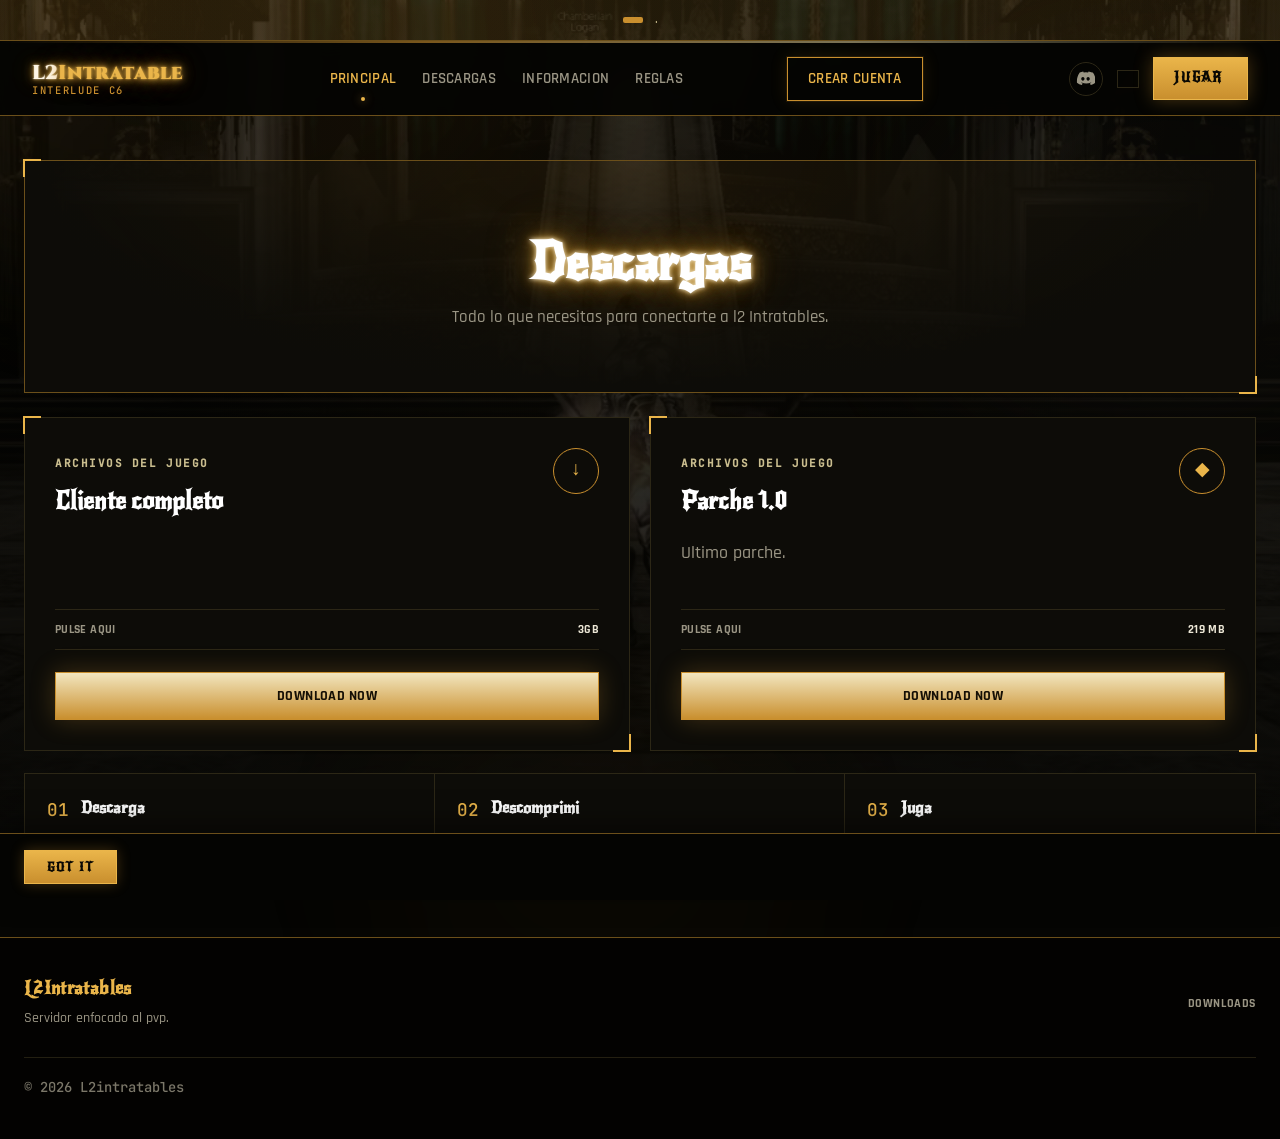
==== downloads.html @ 39a67c9d "Update downloads.html" ====
<!doctype html>
<html lang="en">

<!-- Mirrored from l2Intratables/ by HTTrack Website Copier/3.x [XR&CO'2026], Wed, 08 Aug 2026 13:44:28 GMT -->
<!-- Added by HTTrack --><meta http-equiv="content-type" content="text/html;charset=UTF-8" /><!-- /Added by HTTrack -->
<head>
    <meta charset="utf-8">
    <meta name="viewport" content="width=device-width, initial-scale=1">
    <meta name="theme-color" content="#0d1310">
    <meta name="description" content="L2Intratables.com —Lineage II Interlude server.">
    <title>L2Intratables.com</title>
    <meta property="og:type" content="website">
    <meta property="og:url" content="index.html">
    <meta property="og:site_name" content="L2Intratables.run">
    <meta property="og:title" content="L2Intratables.com">
    <meta property="og:description" content="L2Intratables.com — Lineage II Interlude server.">
    <meta property="og:image" content="assets/l2gold-og-logo-v2.gif">
    <meta property="og:image:type" content="image/gif">
    <meta property="og:image:width" content="240">
    <meta property="og:image:height" content="240">
    <meta name="twitter:card" content="summary_large_image">
    <meta name="twitter:title" content="L2Intratables.run">
    <meta name="twitter:description" content="L2Gold.run — Lineage II Interlude server.">
    <meta name="twitter:image" content="assets/l2Intratables-og-logo-v2.gif">
    <link rel="icon" href="favicon.ico" sizes="any">
    <link rel="icon" type="image/png" sizes="32x32" href="assets/favicon-32x32.png">
    <link rel="icon" type="image/png" sizes="16x16" href="assets/favicon-16x16.png">
    <link rel="icon" type="image/png" sizes="192x192" href="assets/favicon-192x192.png">
    <link rel="apple-touch-icon" href="assets/apple-touch-icon.png">
    <link rel="stylesheet" href="assets/fonts.css">
    <link rel="stylesheet" href="assets/style.css">
    <script defer src="assets/site.js"></script>
</head>
<body>
<video class="bg-video" autoplay muted loop playsinline>
    <source src="assets/bg/site-bg-video.webm" type="video/webm">
    <source src="assets/bg/site-bg-video.mp4" type="video/mp4">
</video>
<div class="bg-video-overlay" aria-hidden="true"></div>
<div class="page-atmosphere" aria-hidden="true"><span></span><span></span><span></span></div>
<div class="beta-banner"><span class="beta-tag"></span><span>.</span></div>
<header class="site-header">
    <div class="header-topline"></div>
    <div class="nav-wrap">
        <a class="brand" href="index.html" aria-label="L2Intratable home">
            <span class="brand-copy"><strong class="neon-logo-nav">L2<span class="neon-accent">Intratable</span></strong><small>Interlude C6</small></span>
        </a>
        <button class="nav-toggle" type="button" aria-expanded="false" aria-controls="main-nav"><span></span><span></span><span></span></button>
        <nav id="main-nav" class="main-nav">
            <a class="active" href="index.html">Principal</a>
            <a class="" href="downloads.html">Descargas</a>
            <a class="" href="information.html">Informacion</a>
            <a class="" href="rules.html">Reglas</a>
            <a class="" href="raidbosses.html"></a>
            <a class="" href="rankings.html"></a>
                            <a href="login.html"></a>
                <a class="nav-account-mobile" href="register.html">Crear Cuenta</a>
                    </nav>
        <div class="header-actions">
            <a class="icon-btn" href="https://discord.gg/cTSgzqUdz6" target="_blank" rel="noopener" aria-label="Discord">
                <svg viewBox="0 0 24 24" width="19" height="19" fill="currentColor" aria-hidden="true"><path d="M20.317 4.369A19.79 19.79 0 0 0 15.885 3c-.211.375-.457.881-.63 1.283a18.27 18.27 0 0 0-5.51 0A12.6 12.6 0 0 0 9.115 3a19.74 19.74 0 0 0-4.435 1.372C1.578 8.79.892 13.09 1.235 17.33a19.9 19.9 0 0 0 5.993 3.03c.483-.66.913-1.36 1.283-2.098a12.9 12.9 0 0 1-2.021-.97c.17-.124.336-.253.497-.386 3.898 1.8 8.126 1.8 11.977 0 .163.133.329.262.497.386-.641.383-1.32.71-2.023.971.37.737.799 1.437 1.282 2.098a19.83 19.83 0 0 0 5.996-3.03c.428-4.917-.739-9.178-3.399-12.962ZM8.68 14.756c-1.146 0-2.086-1.06-2.086-2.362 0-1.303.914-2.363 2.086-2.363 1.181 0 2.112 1.069 2.093 2.363 0 1.303-.912 2.362-2.093 2.362Zm6.65 0c-1.146 0-2.085-1.06-2.085-2.362 0-1.303.913-2.363 2.085-2.363 1.183 0 2.113 1.069 2.094 2.363 0 1.303-.902 2.362-2.094 2.362Z"/></svg>
            </a>
                        <div class="lang-switch">
                <button type="button" class="lang-current" aria-expanded="false" aria-haspopup="listbox">
                    <span></span>
                </ul>
            </div>
            <a class="btn-play" href="downloads.html"><span>Jugar</span></a>
        </div>
    </div>
</header>
<main class="wrap site-main">
<section class="page-banner"><p class="eyebrow"></p><h1>Descargas</h1><p>Todo lo que necesitas para conectarte a l2 Intratables.</p></section>
<section class="download-grid">
        <article class="download-card">
        <div class="download-icon">↓</div>
        <span class="panel-kicker">Archivos del juego</span>
        <h2>Cliente completo</h2>
        <p></p>
        <div class="download-meta"><span>Pulse aqui</span><strong>3GB</strong></div>
                    <a class="button primary full" href="https://www.mediafire.com/file/9j1fzezbjl2om3y/Lineage2_Interlude_Client.zip/file">Download Now</a>
            </article>
        <article class="download-card">
        <div class="download-icon">◆</div>
        <span class="panel-kicker">Archivos del juego</span>
        <h2>Parche 1.0</h2>
        <p>Ultimo parche.</p>
        <div class="download-meta"><span>Pulse aqui</span><strong>219 MB</strong></div>
                    <a class="button primary full" href="https://www.mediafire.com/file/lq2a8tfzrbnn75i/Parche_L2_Intratable_Stuck_Sub_%252B1.zip/file">Download Now</a>
            </article>
</section>
<section class="install-steps"><div><span>01</span><strong>Descarga</strong><small></small></div><div><span>02</span><strong>Descomprimi</strong><small></small></div><div><span>03</span><strong>Juga</strong><small></small></div></section>
</main>
<footer class="site-footer">
    <div class="wrap footer-grid">
        <div>
            <div class="footer-brand">L2Intratables</div>
            <p>Servidor enfocado al pvp.</p>
        </div>
        <div class="footer-links">
            <a href="downloads.html">Downloads</a>
        </div>
        <p class="legal">&copy; 2026 L2intratables </p>
    </div>
</footer>
<div class="cookie-banner" id="cookie-banner" role="dialog" aria-live="polite" aria-label="Cookie notice" hidden>
    <div class="cookie-banner-inner">
        <button type="button" class="btn-cookie-accept" id="cookie-accept">Got it</button>
    </div>
</div>
<div class="discord-popup-overlay" id="discord-popup" role="dialog" aria-modal="true" aria-label="Discord feedback invite" hidden>
    <div class="discord-popup-card">
        <button type="button" class="discord-popup-close" id="discord-popup-close" aria-label="Close">&times;</button>
        <svg class="discord-popup-icon" viewBox="0 0 24 24" width="34" height="34" fill="currentColor" aria-hidden="true"><path d="M20.317 4.369A19.79 19.79 0 0 0 15.885 3c-.211.375-.457.881-.63 1.283a18.27 18.27 0 0 0-5.51 0A12.6 12.6 0 0 0 9.115 3a19.74 19.74 0 0 0-4.435 1.372C1.578 8.79.892 13.09 1.235 17.33a19.9 19.9 0 0 0 5.993 3.03c.483-.66.913-1.36 1.283-2.098a12.9 12.9 0 0 1-2.021-.97c.17-.124.336-.253.497-.386 3.898 1.8 8.126 1.8 11.977 0 .163.133.329.262.497.386-.641.383-1.32.71-2.023.971.37.737.799 1.437 1.282 2.098a19.83 19.83 0 0 0 5.996-3.03c.428-4.917-.739-9.178-3.399-12.962ZM8.68 14.756c-1.146 0-2.086-1.06-2.086-2.362 0-1.303.914-2.363 2.086-2.363 1.181 0 2.112 1.069 2.093 2.363 0 1.303-.912 2.362-2.093 2.362Zm6.65 0c-1.146 0-2.085-1.06-2.085-2.362 0-1.303.913-2.363 2.085-2.363 1.183 0 2.113 1.069 2.094 2.363 0 1.303-.902 2.362-2.094 2.362Z"/></svg>
        <h3></h3>
        <p>.</p>
        <div class="discord-popup-actions">
            <a class="btn-discord-join" href="https://discord.gg/cTSgzqUdz6" target="_blank" rel="noopener" id="discord-popup-join">Join our Discord</a>
            <button type="button" class="btn-discord-dismiss" id="discord-popup-dismiss"></button>
        </div>
    </div>
</div>
</body>

<!-- Mirrored from l2Intratables/ by HTTrack Website Copier/3.x [XR&CO'2014], Wed, 05 Aug 2026 22:42:10 GMT -->
</html>
---- assets/fonts.css ----
/*
 * New Rocker (display font) — the .ttf could not be downloaded in this
 * environment to self-host like the fonts below, so it's loaded from Google
 * Fonts directly for now. Same GDPR caveat as the old setup: swap this for a
 * self-hosted /assets/fonts/new-rocker-400.ttf + @font-face block whenever
 * you get a chance to download it yourself, then delete this @import line.
 * NOTE: @import must stay the very first rule in this file or the browser
 * silently ignores it.
 */
@import url('https://fonts.googleapis.com/css2?family=New+Rocker&amp;display=swap');

/*
 * Self-hosted replacements for the fonts previously loaded from
 * fonts.googleapis.com / fonts.gstatic.com. Serving them from our own
 * domain means visitor IP addresses are never sent to Google just to
 * render text — this was the actual GDPR issue in play, not the fonts
 * themselves.
 *
 * Place the matching .ttf files in /public/assets/fonts/ using the exact
 * filenames referenced below.
 */
@font-face{ font-family:'Cinzel'; font-style:normal; font-weight:600; font-display:swap; src:url('fonts/cinzel-600.ttf') format('truetype'); }
@font-face{ font-family:'Cinzel'; font-style:normal; font-weight:700; font-display:swap; src:url('fonts/cinzel-700.ttf') format('truetype'); }
@font-face{ font-family:'Cinzel'; font-style:normal; font-weight:900; font-display:swap; src:url('fonts/cinzel-900.ttf') format('truetype'); }

@font-face{ font-family:'Rajdhani'; font-style:normal; font-weight:500; font-display:swap; src:url('fonts/rajdhani-500.ttf') format('truetype'); }
@font-face{ font-family:'Rajdhani'; font-style:normal; font-weight:600; font-display:swap; src:url('fonts/rajdhani-600.ttf') format('truetype'); }
@font-face{ font-family:'Rajdhani'; font-style:normal; font-weight:700; font-display:swap; src:url('fonts/rajdhani-700.ttf') format('truetype'); }

@font-face{ font-family:'JetBrains Mono'; font-style:normal; font-weight:400; font-display:swap; src:url('fonts/jetbrains-mono-400.ttf') format('truetype'); }
@font-face{ font-family:'JetBrains Mono'; font-style:normal; font-weight:500; font-display:swap; src:url('fonts/jetbrains-mono-500.ttf') format('truetype'); }
---- assets/style.css ----
/* ==========================================================================
   L2Gold Interlude — theme: black & gold (no green)
   Deep black background, dark gold primary, pearl-gold highlight accents.
   ========================================================================== */

:root{
  --bg:        #050503;
  --bg2:       #0a0906;
  --panel:     #0d0c08;
  --panel2:    #121008;
  --line:      #2c2716;
  --line-strong: #46401f;
  --text:      #ece7d6;
  --muted:     #9a9584;
  --gold:      #c98f2e;
  --gold-bright: #eab54a;
  --gold-dim:  #6b4f1a;
  --pearl:     #f2e6bf;
  --pearl-dim: #c9bd8e;
  --red:       #e2574c;
  --status-green: #6fbf73;
  --shadow:    0 24px 70px rgba(0,0,0,.65);
  --display:   'New Rocker', 'Cinzel', Georgia, serif;
  --body:      'Rajdhani', sans-serif;
  --mono:      'JetBrains Mono', 'Courier New', monospace;
}

*{ box-sizing:border-box; }
html{ scroll-behavior:smooth; background:var(--bg); scrollbar-width:thin; scrollbar-color:var(--gold-dim) var(--bg2); }
body{
  margin:0; background:transparent; color:var(--text);
  font-family:var(--body); font-size:18px; font-weight:500; line-height:1.6;
  -webkit-font-smoothing:antialiased;
}

/* Themed scrollbars everywhere (page + any scrollable box like .table-wrap)
   instead of the browser's default light/boxy scrollbar clashing with the
   dark theme. Firefox uses the scrollbar-width/-color rule above; this
   covers Chrome/Edge/Safari. */
::-webkit-scrollbar{ width:10px; height:10px; }
::-webkit-scrollbar-track{ background:var(--bg2); }
::-webkit-scrollbar-thumb{ background:var(--gold-dim); border:2px solid var(--bg2); }
::-webkit-scrollbar-thumb:hover{ background:var(--gold); }
::-webkit-scrollbar-corner{ background:var(--bg2); }
a{ color:inherit; }
.wrap{ width:min(100% - 48px, 1440px); margin-inline:auto; }
h1,h2,h3{ font-family:var(--display); font-weight:700; margin:0; }

.page-atmosphere{ position:fixed; inset:0; z-index:0; pointer-events:none; }
.page-atmosphere span{ position:absolute; border-radius:50%; filter:blur(80px); opacity:.5; }
.page-atmosphere span:nth-child(1){ width:720px; height:480px; top:-200px; left:-160px; background:rgba(201,143,46,.13); }
.page-atmosphere span:nth-child(2){ width:580px; height:460px; top:20px; right:-180px; background:rgba(242,230,191,.05); }
.page-atmosphere span:nth-child(3){ width:480px; height:400px; bottom:-180px; left:28%; background:rgba(201,143,46,.06); }

.beta-banner{ position:relative; z-index:51; display:flex; align-items:center; justify-content:center; gap:12px; flex-wrap:wrap; padding:10px 20px; background:linear-gradient(90deg, rgba(201,143,46,.14), rgba(234,181,74,.1), rgba(201,143,46,.14)); border-bottom:1px solid var(--gold-dim); text-align:center; font-family:var(--body); font-size:14px; line-height:1.4; color:var(--pearl-dim); }
.beta-tag{ flex:none; padding:3px 10px; border-radius:2px; background:var(--gold); color:#050503; font-weight:800; font-size:12px; letter-spacing:.04em; text-transform:uppercase; }
.site-header{ position:sticky; top:0; z-index:50; background:rgba(5,5,3,.94); backdrop-filter:blur(10px); border-bottom:1px solid var(--gold-dim); }
.header-topline{ height:2px; background:linear-gradient(90deg, transparent, var(--gold), var(--pearl-dim), transparent); opacity:.6; }
.nav-wrap{ display:grid; grid-template-columns:auto 1fr auto; align-items:center; gap:20px; padding:14px 32px; position:relative; }
.brand{ display:flex; align-items:center; gap:14px; text-decoration:none; }
.brand-mark{ width:44px; height:44px; flex:none; display:block; filter: drop-shadow(0 0 10px rgba(201,143,46,.5)); }
.brand-copy{ display:grid; line-height:1.15; }
.brand-copy strong{ font-family:var(--display); font-size:19px; letter-spacing:.01em; font-weight:700; color:#fff; text-shadow:0 0 14px rgba(201,143,46,.3); }
.brand-copy small{ font-family:var(--mono); font-size:10.5px; letter-spacing:.16em; text-transform:uppercase; color:var(--gold); }

/* Small nav-bar echo of the hero neon wordmark — mixed case ("L2Gold", not
   "L2GOLD"), glow radii scaled way down so it doesn't blur out this small. */
.brand-copy strong.neon-logo-nav{
  font-family:'Cinzel', Georgia, serif;
  font-size:20px;
  font-weight:900;
  letter-spacing:.01em;
  color:#fff8e8;
  text-shadow:
    0 0 2px rgba(255,247,224,.85),
    0 0 5px rgba(234,181,74,.9),
    0 0 11px rgba(201,143,46,.8),
    0 0 22px rgba(201,143,46,.45);
  animation: neon-breathe 4s ease-in-out infinite;
}
.brand-copy strong.neon-logo-nav .neon-accent{
  color:#eab54a;
  text-shadow:
    0 0 2px rgba(234,181,74,.95),
    0 0 6px rgba(234,181,74,1),
    0 0 13px rgba(201,143,46,.85),
    0 0 26px rgba(201,143,46,.5);
}
.nav-toggle{ display:none; background:none; border:1px solid var(--line); width:40px; height:40px; padding:0; cursor:pointer; }
.nav-toggle span{ display:block; width:18px; height:1px; background:var(--muted); margin:4px auto; }
.main-nav{ display:flex; align-items:center; justify-content:center; gap:26px; font-family:var(--body); font-size:15px; font-weight:600; letter-spacing:.02em; text-transform:uppercase; }
.main-nav a{ position:relative; color:var(--muted); text-decoration:none; transition:color .6s ease, text-shadow .6s ease; }
.main-nav a:hover, .main-nav a.active{ color:#fff; }
.main-nav a:hover{ text-shadow:0 0 10px rgba(234,181,74,.55), 0 0 22px rgba(201,143,46,.35); }
.main-nav a.active{ color:var(--gold-bright); }
.main-nav a.active::after{ content:""; position:absolute; left:50%; bottom:-10px; width:4px; height:4px; background:var(--gold-bright); border-radius:50%; transform:translateX(-50%); box-shadow:0 0 8px rgba(234,181,74,.7); }
.main-nav .nav-account-mobile{ padding:9px 20px; border:1px solid var(--gold); border-radius:0; color:var(--gold-bright) !important; box-shadow:0 0 0 1px rgba(201,143,46,.1), 0 0 18px rgba(201,143,46,.14); }
.main-nav .nav-account-mobile:hover{ background:var(--gold); color:#0a0803 !important; }

/* ---- header right-side actions: socials, language switch, play button ---- */
.header-actions{ display:flex; align-items:center; gap:14px; }
.icon-btn{ display:flex; align-items:center; justify-content:center; width:34px; height:34px; border-radius:50%; border:1px solid var(--line); color:var(--muted); text-decoration:none; transition:color .3s ease, border-color .3s ease, box-shadow .3s ease; flex:none; }
.icon-btn:hover{ color:var(--gold-bright); border-color:var(--gold); box-shadow:0 0 14px rgba(201,143,46,.2); }

.lang-switch{ position:relative; font-family:var(--mono); font-size:12px; letter-spacing:.08em; }
.lang-current{ display:flex; align-items:center; gap:6px; background:none; border:1px solid var(--line); color:var(--muted); padding:8px 10px; border-radius:0; cursor:pointer; text-transform:uppercase; transition:color .3s ease, border-color .3s ease; }
.lang-current:hover, .lang-switch.open .lang-current{ color:var(--gold-bright); border-color:var(--gold); }
.lang-switch.open .lang-current svg{ transform:rotate(180deg); }
.lang-current svg{ transition:transform .25s ease; }
.lang-options{ display:none; position:absolute; top:calc(100% + 8px); right:0; min-width:64px; margin:0; padding:6px; list-style:none; background:#0a0805; border:1px solid var(--line-strong); border-radius:0; box-shadow:var(--shadow); z-index:60; }
.lang-switch.open .lang-options{ display:block; }
.lang-options li{ margin:0; }
.lang-options a{ display:block; width:100%; padding:7px 10px; border-radius:0; color:var(--muted); font-family:var(--mono); font-size:12px; letter-spacing:.08em; text-align:left; text-decoration:none; cursor:pointer; transition:color .2s ease, background .2s ease; }
.lang-options a:hover{ color:#fff; background:rgba(201,143,46,.12); }
.lang-options li[aria-selected="true"] a{ color:var(--gold-bright); }

.user-switch{ position:relative; font-family:var(--body); font-size:13px; }
.user-current{ display:flex; align-items:center; gap:7px; background:none; border:1px solid var(--line); color:var(--pearl-dim); padding:8px 12px; border-radius:0; cursor:pointer; font-weight:600; letter-spacing:.01em; max-width:160px; transition:color .3s ease, border-color .3s ease; }
.user-current span{ overflow:hidden; text-overflow:ellipsis; white-space:nowrap; }
.user-current:hover, .user-switch.open .user-current{ color:var(--gold-bright); border-color:var(--gold); }
.user-switch.open .user-current svg{ transform:rotate(180deg); }
.user-current svg{ flex:none; transition:transform .25s ease; }
.user-options{ display:none; position:absolute; top:calc(100% + 8px); right:0; min-width:190px; margin:0; padding:6px; list-style:none; background:#0a0805; border:1px solid var(--line-strong); border-radius:0; box-shadow:var(--shadow); z-index:60; }
.user-switch.open .user-options{ display:block; }
.user-options li{ margin:0; }
.user-options a{ display:block; width:100%; padding:8px 10px; border-radius:0; color:var(--muted); font-size:13px; font-weight:600; text-align:left; text-decoration:none; cursor:pointer; transition:color .2s ease, background .2s ease; }
.user-options a:hover{ color:#fff; background:rgba(201,143,46,.12); }
.user-options-divider{ margin-top:6px !important; padding-top:6px; border-top:1px solid var(--line); }
.user-options-divider a{ color:var(--red); }
.user-options-divider a:hover{ color:#fff; background:rgba(226,87,76,.14); }

.btn-play{ display:flex; align-items:center; gap:8px; padding:10px 24px 10px 20px; font-family:var(--display); font-size:13px; font-weight:700; letter-spacing:.14em; text-transform:uppercase; text-decoration:none; color:#0a0803; background:linear-gradient(180deg, var(--gold-bright), var(--gold)); border:1px solid var(--gold-bright); box-shadow:0 0 18px rgba(201,143,46,.35); transition:filter .25s ease, box-shadow .25s ease; }
.btn-play:hover{ filter:brightness(1.12); box-shadow:0 0 26px rgba(234,181,74,.5); }

.flash{ margin:20px 0; padding:14px 18px; border-radius:0; border:1px solid var(--line); font-family:var(--body); font-size:15px; font-weight:600; }
.flash.error{ border-color:var(--red); color:#f3a9a2; background:rgba(226,87,76,.08); }
.flash.success{ border-color:var(--gold); color:var(--pearl); background:rgba(201,143,46,.08); }

.site-main{ position:relative; z-index:1; padding-block:44px 90px; }

.eyebrow{ margin:0 0 16px; color:var(--gold); font:700 13px var(--mono); letter-spacing:.16em; text-transform:uppercase; display:flex; align-items:center; gap:10px; }
.eyebrow span{ width:22px; height:1px; background:var(--gold-dim); }
.button{
  display:inline-flex; align-items:center; justify-content:center; min-height:48px; padding:0 24px;
  border:1px solid var(--line-strong); border-radius:0; background:rgba(255,255,255,.02); color:var(--text);
  font:700 14px var(--body); letter-spacing:.03em; text-transform:uppercase; text-decoration:none;
  transition:background .6s ease, border-color .6s ease, box-shadow .6s ease, filter .6s ease;
  cursor:pointer; transition:.15s;
}
.button:hover{ border-color:var(--gold-dim); background:rgba(201,143,46,.06); box-shadow:0 0 22px rgba(201,143,46,.35); }
.button.primary{ background:linear-gradient(180deg, var(--pearl), var(--gold)); border-color:var(--gold); color:#150f05; box-shadow:0 0 24px rgba(201,143,46,.28); }
.button.primary:hover{ filter:brightness(1.08); box-shadow:0 0 36px rgba(201,143,46,.55); }
.button.ghost{ background:transparent; }
.button.ghost:hover{ box-shadow:0 0 18px rgba(201,143,46,.25); }
.button.large{ min-height:54px; padding:0 30px; font-size:15px; }
.button.full{ width:100%; }

/* Hewn Stone framing: sharp edges, thick bronze border, carved gold corner brackets */
.panel, .feature-card, .download-card, .server-widget, .news-main, .quick-start,
.page-banner, .auth-shell, .account-hero, .account-sidebar, .char-card, .hero{
  position:relative; border-width:2px; border-color:var(--gold-dim);
}
.panel::before, .feature-card::before, .download-card::before, .server-widget::before, .news-main::before, .quick-start::before,
.page-banner::before, .auth-shell::before, .account-hero::before, .account-sidebar::before, .char-card::before, .hero::before,
.panel::after, .feature-card::after, .download-card::after, .server-widget::after, .news-main::after, .quick-start::after,
.page-banner::after, .auth-shell::after, .account-hero::after, .account-sidebar::after, .char-card::after, .hero::after{
  content:""; position:absolute; width:16px; height:16px; border:2px solid var(--gold-bright); pointer-events:none;
}
.panel::before, .feature-card::before, .download-card::before, .server-widget::before, .news-main::before, .quick-start::before,
.page-banner::before, .auth-shell::before, .account-hero::before, .account-sidebar::before, .char-card::before, .hero::before{
  top:-2px; left:-2px; border-right:0; border-bottom:0;
}
.panel::after, .feature-card::after, .download-card::after, .server-widget::after, .news-main::after, .quick-start::after,
.page-banner::after, .auth-shell::after, .account-hero::after, .account-sidebar::after, .char-card::after, .hero::after{
  bottom:-2px; right:-2px; border-left:0; border-top:0;
}

.panel{ background:var(--panel); border:1px solid var(--line); border-radius:0; padding:30px; position:relative; }
.panel-heading{ margin-bottom:22px; }
.panel-heading h2{ margin:5px 0 6px; font-size:1.7rem; color:#fff; }
.panel-heading p{ margin:0; color:var(--muted); }
.panel-kicker{ color:var(--pearl-dim); font:700 11px var(--mono); letter-spacing:.14em; text-transform:uppercase; }

.shop-category-title{ margin:0 0 4px; font:700 13px var(--mono); letter-spacing:.1em; text-transform:uppercase; color:var(--pearl-dim); border-bottom:1px solid var(--gold-dim); padding-bottom:8px; }
.amount-presets{ display:flex; flex-wrap:wrap; gap:8px; margin-bottom:14px; }
.amount-presets .amount-preset{ min-height:auto; padding:8px 14px; font-size:13px; }

.page-banner{ padding:60px 25px; text-align:center; border:1px solid var(--gold-dim); border-radius:0; background:radial-gradient(ellipse at 50% 0%, rgba(201,143,46,.09), var(--panel) 70%); }
.page-banner h1{
  font-size:clamp(2.1rem, 4.6vw, 3.2rem);
  font-weight:900;
  color:#fff8e8;
  text-shadow:
    0 0 4px rgba(255,247,224,.85),
    0 0 10px rgba(234,181,74,.85),
    0 0 24px rgba(201,143,46,.7),
    0 0 50px rgba(201,143,46,.4);
  animation: neon-breathe 4s ease-in-out infinite;
}
.page-banner p:last-child{ margin:14px auto 0; max-width:520px; color:var(--muted); font-size:17px; }

.hero{
  position:relative; display:grid; grid-template-columns:minmax(0,1.3fr) minmax(280px,.66fr);
  align-items:center; gap:40px; padding:64px 52px; overflow:hidden;
  border:1px solid var(--gold-dim); border-radius:0; background:linear-gradient(160deg, var(--panel), var(--bg2)); box-shadow:var(--shadow);
}
.hero-rune{ position:absolute; right:4%; top:6%; width:300px; height:300px; border:1px solid rgba(242,230,191,.1); border-radius:50%; opacity:.6; }
.hero-rune::before{ content:""; position:absolute; inset:18px; border:1px dashed rgba(201,143,46,.16); border-radius:50%; }
.hero-content, .server-widget{ position:relative; z-index:2; }
h1, .page-banner h1, .auth-story h1, .account-hero h1{ color:#fff; line-height:1.05; letter-spacing:-.01em; }
.hero h1{ font-size:clamp(2.4rem, 5.2vw, 4rem); font-weight:700; text-shadow:0 0 26px rgba(201,143,46,.3); }
.hero h1 em{ font-style:normal; color:var(--gold-bright); }

/* Neon wordmark treatment for the homepage hero logo — kept on Cinzel on
   purpose, the brand mark stays as-is even though headings elsewhere now
   use New Rocker. */
.hero h1.neon-logo{
  font-family:'Cinzel', Georgia, serif;
  font-size:clamp(3.6rem, 10vw, 6.4rem);
  font-weight:900;
  text-transform:uppercase;
  letter-spacing:.02em;
  line-height:.95;
  color:#fff8e8;
  text-shadow:
    0 0 6px rgba(255,247,224,.85),
    0 0 14px rgba(234,181,74,.9),
    0 0 30px rgba(201,143,46,.85),
    0 0 64px rgba(201,143,46,.55),
    0 0 110px rgba(201,143,46,.32);
  animation: neon-breathe 4s ease-in-out infinite;
}
.neon-logo .neon-accent{
  display:inline-block;
  color:#eab54a;
  text-shadow:
    0 0 6px rgba(234,181,74,.95),
    0 0 18px rgba(234,181,74,1),
    0 0 38px rgba(201,143,46,.9),
    0 0 78px rgba(201,143,46,.6),
    0 0 130px rgba(201,143,46,.38);
}
@keyframes neon-breathe{
  0%, 100%{ filter:brightness(1); }
  50%{ filter:brightness(1.18); }
}
@media (prefers-reduced-motion: reduce){
  .neon-logo{ animation:none; }
}
@media(max-width:480px){
  .hero h1.neon-logo{ font-size:2.8rem; }
}
.lead{ max-width:520px; margin:20px 0 0; color:var(--muted); font-size:1.15rem; font-weight:600; }
.actions{ display:flex; flex-wrap:wrap; gap:14px; margin-top:30px; }
.hero-notes{ display:flex; align-items:center; gap:12px; margin-top:26px; color:var(--muted); font:700 12px var(--mono); letter-spacing:.06em; text-transform:uppercase; }
.hero-notes i{ width:3px; height:3px; border-radius:50%; background:var(--gold-dim); }

.hero-promo{ display:inline-flex; align-items:center; gap:8px; margin:18px 0 0; padding:9px 18px; border:1px solid var(--gold); border-radius:999px; background:rgba(201,143,46,.12); color:var(--gold-bright); font:700 13px var(--body); letter-spacing:.01em; }

.server-widget{ border:1px solid var(--gold); border-radius:0; background:linear-gradient(180deg, rgba(201,143,46,.05), rgba(0,0,0,.3)); box-shadow:0 0 0 1px rgba(201,143,46,.08), 0 12px 40px rgba(0,0,0,.6); }
.widget-title{ display:flex; align-items:end; justify-content:space-between; padding:18px 20px; border-bottom:1px solid var(--line); }
.widget-title span{ font-family:var(--display); font-weight:700; font-size:1.05rem; color:#fff; }
.widget-title small{ color:var(--muted); font:700 10.5px var(--mono); text-transform:uppercase; letter-spacing:.08em; }
.status-row{ display:flex; justify-content:space-between; align-items:center; padding:13px 20px; border-bottom:1px solid var(--line); font-family:var(--body); font-size:16px; font-weight:600; }
.status-row:last-of-type{ border-bottom:none; }
.status-row span{ display:flex; align-items:center; gap:10px; }
.status-row strong{ font-size:.72rem; text-transform:uppercase; letter-spacing:.08em; }
.status-dot{ width:9px; height:9px; border-radius:50%; }
.status-dot.up{ background:var(--status-green); box-shadow:0 0 0 4px rgba(111,191,115,.18), 0 0 10px rgba(111,191,115,.6); animation:pulse 2s ease-in-out infinite; }
.status-dot.down{ background:var(--red); box-shadow:0 0 0 4px rgba(226,87,76,.15); }
@keyframes pulse{ 0%,100%{opacity:1} 50%{opacity:.5} }
.online{ color:var(--status-green) !important; font-weight:700; text-transform:uppercase; letter-spacing:.06em; font-size:13.5px; }
.offline{ color:var(--red) !important; font-weight:700; text-transform:uppercase; letter-spacing:.06em; font-size:13.5px; }
.players-online{ display:flex; align-items:center; justify-content:space-between; padding:20px; border-bottom:1px solid var(--line); }
.players-online small{ color:var(--muted); font:700 10.5px var(--mono); letter-spacing:.08em; text-transform:uppercase; }
.players-online strong{ font-size:2rem; font-family:var(--display); color:var(--gold-bright); line-height:1; }
.widget-link{ display:flex; justify-content:space-between; padding:14px 20px; background:rgba(201,143,46,.06); font:700 13px var(--body); letter-spacing:.03em; text-transform:uppercase; color:var(--gold-bright); text-decoration:none; }

.section-heading{ text-align:center; max-width:640px; margin:86px auto 34px; }
.section-heading h2, .news-main h2{ font-size:clamp(1.9rem,3.6vw,2.6rem); margin:10px 0 12px; color:#fff; }
.section-heading > p:last-child{ color:var(--muted); }

/* Reserved for the two "Gold Weapons" / "Gold Shields" headings only —
   the amber half of the L2Gold wordmark glow, standalone (no neon-logo
   ancestor needed). */
.eyebrow-brand{
  color:#fff8e8;
  text-shadow:
    0 0 3px rgba(255,247,224,.85),
    0 0 7px rgba(234,181,74,.85),
    0 0 15px rgba(201,143,46,.6);
}
.gold-accent-text{
  color:#eab54a;
  font-weight:900;
  text-shadow:
    0 0 4px rgba(234,181,74,.95),
    0 0 12px rgba(234,181,74,1),
    0 0 26px rgba(201,143,46,.85),
    0 0 52px rgba(201,143,46,.55);
  animation: neon-breathe 4s ease-in-out infinite;
}

/* Inline logo treatment when the L2Gold wordmark appears inside running heading text */
.neon-logo-inline{
  font-family:'Cinzel', Georgia, serif;
  font-weight:900;
  color:#fff8e8;
  text-shadow:
    0 0 4px rgba(255,247,224,.85),
    0 0 10px rgba(234,181,74,.9),
    0 0 22px rgba(201,143,46,.8),
    0 0 44px rgba(201,143,46,.5);
  animation: neon-breathe 4s ease-in-out infinite;
}
.neon-logo-inline .neon-accent{
  color:#eab54a;
  text-shadow:
    0 0 4px rgba(234,181,74,.95),
    0 0 12px rgba(234,181,74,1),
    0 0 26px rgba(201,143,46,.85),
    0 0 52px rgba(201,143,46,.55);
}

.feature-grid{ display:grid; grid-template-columns:repeat(auto-fit, minmax(230px, 1fr)); gap:18px; }
.feature-card{
  display:flex; flex-direction:column; align-items:center; text-align:center; gap:10px;
  padding:28px 20px; border:1px solid var(--line); border-radius:0; background:var(--panel);
  transition:.15s;
}
.feature-card:hover{ border-color:var(--gold-dim); transform:translateY(-2px); }
.feature-card.featured{ border-color:var(--gold); box-shadow:0 0 0 1px rgba(201,143,46,.1), 0 0 30px rgba(201,143,46,.12); }
.feature-number{ display:none; }
.feature-icon{
  width:56px; height:56px; border-radius:50%; border:1px solid var(--pearl-dim); color:var(--pearl);
  display:grid; place-items:center; font-size:1.2rem; font-family:var(--display); font-weight:700;
  box-shadow:0 0 16px rgba(242,230,191,.1);
}
.feature-card.featured .feature-icon{ border-color:var(--gold); color:var(--gold-bright); box-shadow:0 0 18px rgba(201,143,46,.25); }
.feature-card h3{ font-size:1.05rem; margin:4px 0 0; font-family:var(--display); font-weight:700; color:#fff; }
.feature-card p{ margin:0; color:var(--muted); font-size:.92rem; }

.news-layout{ display:grid; grid-template-columns:1.4fr .72fr; gap:22px; margin-top:86px; }
.news-main{ border:1px solid var(--line); border-radius:0; background:var(--panel); padding:38px; display:grid; grid-template-columns:auto 1fr; gap:30px; align-items:start; }
.news-main::before{ content:attr(data-day); font-family:var(--display); font-weight:700; font-size:2.1rem; color:var(--gold-bright); line-height:1; }
.news-date{ display:none; }
.news-main p{ color:var(--muted); max-width:560px; }
.text-link{ display:inline-flex; gap:12px; margin-top:8px; font:700 13px var(--body); letter-spacing:.03em; text-transform:uppercase; color:var(--gold-bright); text-decoration:none; }
.text-link.muted-link{ font:600 12px var(--body); letter-spacing:.02em; text-transform:none; color:var(--muted); }
.text-link.muted-link:hover{ color:var(--pearl-dim); }
.quick-start{ border:1px solid var(--line); border-radius:0; background:var(--panel); padding:38px; }
.quick-start ol{ list-style:none; margin:22px 0; padding:0; }
.quick-start li{ display:flex; gap:14px; padding:14px 0; border-bottom:1px solid var(--line); }
.quick-start li:last-child{ border-bottom:none; }
.quick-start li > span{ display:grid; place-items:center; width:30px; height:30px; border:1px solid var(--gold); border-radius:50%; color:var(--gold-bright); font:700 12px var(--mono); flex:none; }
.quick-start li div{ display:grid; }
.quick-start li strong{ color:#fff; }
.quick-start li small{ color:var(--muted); }

.vote-panel .vote-desc{ margin:14px 0 0; color:var(--muted); line-height:1.5; }
.vote-buttons{ display:flex; flex-wrap:wrap; align-items:center; gap:12px; margin-top:24px; }
.vote-buttons a{ display:inline-flex; padding:5px; border:1px solid var(--line); transition:.15s; }
.vote-buttons a:hover{ border-color:var(--gold); }
.vote-buttons img{ display:block; max-width:100%; height:auto; }

.auth-shell{ min-height:auto; display:grid; grid-template-columns:1.1fr .82fr; gap:40px; align-items:center; padding:50px; border:1px solid var(--gold-dim); border-radius:0; background:var(--panel); }
.auth-shell.reverse{ grid-template-columns:1.1fr .82fr; }
.auth-story{ padding:20px; }
.auth-story h1{ max-width:560px; font-size:clamp(2.1rem,4.4vw,3rem); }
.auth-story > p:not(.eyebrow){ max-width:500px; color:var(--muted); font-size:1.05rem; }
.auth-quote{ margin-top:36px; padding-left:16px; border-left:2px solid var(--gold); color:var(--pearl-dim); font-style:italic; font-size:.98rem; }
.auth-benefits{ margin:26px 0 0; padding:0; list-style:none; }
.auth-benefits li{ margin:9px 0; color:#d7d3c2; font-weight:600; }
.auth-benefits li::before{ content:"\2726"; margin-right:10px; color:var(--gold); font-size:.8em; }
.auth-panel{ max-width:460px; width:100%; justify-self:end; }
.auth-shell.reverse .auth-panel{ order:2; }
.auth-shell.reverse .auth-story{ order:1; }

form{ display:grid; gap:16px; }
label{ display:grid; gap:7px; color:#d7d3c2; font:700 12px var(--body); letter-spacing:.03em; text-transform:uppercase; }
input{ width:100%; min-height:48px; padding:11px 14px; border:1px solid var(--line); border-radius:0; outline:none; background:#050503; color:var(--text); font:600 1rem var(--body); transition:.15s; }
input:focus{ border-color:var(--gold-dim); box-shadow:0 0 0 3px rgba(201,143,46,.1); }
input::placeholder{ color:#5c5748; }
.form-foot{ margin:16px 0 0; text-align:center; color:var(--muted); font-size:.92rem; }

.download-grid, .ranking-grid, .support-layout, .account-grid{ display:grid; grid-template-columns:repeat(2,minmax(0,1fr)); gap:20px; margin-top:24px; }
.download-card{ padding:30px; border:1px solid var(--line); border-radius:0; background:var(--panel); position:relative; }
.download-icon{ float:right; width:46px; height:46px; border-radius:50%; display:grid; place-items:center; border:1px solid var(--gold); color:var(--gold-bright); font-size:1.2rem; }
.download-card h2{ margin:6px 0 8px; font-size:1.5rem; color:#fff; }
.download-card p{ min-height:48px; color:var(--muted); }
.download-card.is-disabled{ opacity:.5; filter:grayscale(.5); }
.download-card.is-disabled .download-icon{ border-color:var(--line-strong); color:var(--muted); }
.disabled-btn{ display:flex; align-items:center; justify-content:center; width:100%; min-height:48px; padding:0 24px; border:1px solid var(--line-strong); background:none; color:var(--muted); font:700 14px var(--body); letter-spacing:.03em; text-transform:uppercase; cursor:not-allowed; }
.download-meta{ display:flex; justify-content:space-between; margin:22px 0; padding:12px 0; border-top:1px solid var(--line); border-bottom:1px solid var(--line); font:700 12px var(--body); text-transform:uppercase; letter-spacing:.03em; }
.download-meta span{ color:var(--muted); }
.install-steps{ display:grid; grid-template-columns:repeat(3,1fr); margin-top:22px; border:1px solid var(--line); border-radius:0; overflow:hidden; }
.install-steps > div{ display:grid; grid-template-columns:auto 1fr; column-gap:12px; padding:22px; border-right:1px solid var(--line); background:var(--panel); }
.install-steps > div:last-child{ border-right:0; }
.install-steps span{ grid-row:1/3; color:var(--gold-bright); font-family:var(--mono); font-size:1.1rem; }
.install-steps strong{ font-size:1rem; font-family:var(--display); color:#fff; }
.install-steps small{ color:var(--muted); }

.row-heading{ display:flex; align-items:center; justify-content:space-between; }
.ranking-emblem{ font-size:1.3rem; color:var(--gold-bright); }
.ranking-row{ display:grid; grid-template-columns:36px 1fr auto; align-items:center; gap:12px; padding:12px 0; border-top:1px solid var(--line); font-family:var(--mono); }
.rank-position{ display:grid; place-items:center; width:30px; height:30px; border-radius:50%; color:var(--muted); font-size:.76rem; font-weight:700; }
.rank-position.top{ border:1px solid var(--gold); color:var(--gold-bright); background:rgba(201,143,46,.08); }
.rank-name{ font-family:var(--body); font-weight:700; font-size:1.02rem; color:#fff; }
.rank-score{ text-align:right; }
.rank-score strong{ display:block; color:var(--gold-bright); font-size:1rem; }
.rank-score small{ color:var(--muted); font-size:.62rem; text-transform:uppercase; letter-spacing:.08em; }

.support-layout{ grid-template-columns:1.25fr .65fr; }
.support-main{ display:flex; gap:24px; align-items:flex-start; }
.support-icon{ display:grid; place-items:center; flex:0 0 58px; height:58px; border-radius:50%; border:1px solid var(--pearl-dim); color:var(--pearl); font-size:1.2rem; }
.support-main h2{ font-size:1.7rem; margin:4px 0; color:#fff; }
.support-info h3{ margin-top:0; font-family:var(--display); color:#fff; }
.support-info ul{ padding-left:18px; color:var(--muted); }
.support-info li{ margin:10px 0; }
.muted{ color:var(--muted); }

.terms-box{ max-height:220px; overflow-y:auto; padding:16px 18px; margin:16px 0; border:1px solid var(--line); border-radius:0; background:rgba(255,255,255,.02); color:var(--muted); font-size:13.5px; line-height:1.65; }
.terms-box h4{ margin:14px 0 6px; color:var(--pearl-dim); font-size:12px; letter-spacing:.06em; text-transform:uppercase; }
.terms-box h4:first-child{ margin-top:0; }
.terms-box p{ margin:0 0 10px; }
.terms-box p:last-child{ margin-bottom:0; }
.terms-checkbox{ display:flex; align-items:flex-start; gap:10px; margin-bottom:16px; font-size:14px; color:var(--text); }
.terms-checkbox input{ margin-top:3px; }

.account-hero{ display:flex; align-items:center; justify-content:space-between; padding:44px; border:1px solid var(--gold-dim); border-radius:0; background:var(--panel); gap:24px; }
.account-hero h1{ font-size:clamp(2rem,4.4vw,2.8rem); }
.account-hero p:last-child{ color:var(--muted); }
.account-seal{ display:grid; place-items:center; width:90px; height:90px; border-radius:50%; border:1px solid var(--gold); background:rgba(201,143,46,.08); flex:none; }
.account-seal span{ font-family:var(--display); font-weight:700; font-size:2rem; color:var(--gold-bright); }
.account-data{ margin:0; }
.account-data > div{ display:flex; justify-content:space-between; padding:13px 0; border-top:1px solid var(--line); }
.account-data dt{ color:var(--muted); font-family:var(--mono); font-size:.85rem; }
.account-data dd{ margin:0; font-weight:700; color:#fff; }
.character-panel{ margin-top:22px; }
.count-badge{ padding:6px 10px; border:1px solid var(--line); border-radius:0; color:var(--muted); font:700 11px var(--body); text-transform:uppercase; letter-spacing:.06em; }
.table-wrap{ overflow-x:auto; }
table{ width:100%; border-collapse:collapse; }
th,td{ text-align:left; padding:12px; border-top:1px solid var(--line); }
th{ color:var(--muted); font:700 11px var(--mono); letter-spacing:.08em; text-transform:uppercase; }
.mini-status{ font:700 11px var(--body); text-transform:uppercase; letter-spacing:.05em; }
.empty-state{ text-align:center; padding:40px 20px; color:var(--muted); }
.empty-state span{ color:var(--gold-bright); font-size:1.8rem; }
.empty-state h3{ margin:8px 0; color:#fff; }
.empty-state.compact{ padding:24px; }

.legend{ display:flex; gap:24px; margin-top:22px; flex-wrap:wrap; font-family:var(--mono); font-size:12.5px; color:var(--muted); }
.legend span{ display:flex; align-items:center; gap:8px; }
.ldot{ width:8px; height:8px; border-radius:50%; }
.ldot.alive{ background:var(--status-green); box-shadow:0 0 0 3px rgba(111,191,115,.22); }
.ldot.dead{ background:var(--red); box-shadow:0 0 0 3px rgba(226,87,76,.2); }
.boss-note{ font-family:var(--mono); font-size:12px; color:var(--muted); opacity:.85; margin:24px 0; max-width:640px; line-height:1.7; }
.boss-table thead th{ font-size:11px; }
.bossname{ font-family:var(--display); font-weight:700; font-size:1rem; color:#fff; }
.bosslevel{ font-family:var(--mono); font-size:11px; color:var(--muted); margin-top:3px; }
.bstatus{ display:flex; align-items:center; gap:8px; font-family:var(--body); font-weight:700; font-size:13px; white-space:nowrap; text-transform:uppercase; letter-spacing:.03em; }
.bstatus.alive{ color:var(--status-green); }
.bstatus.dead{ color:var(--red); }
.bstatus .dot{ width:8px; height:8px; border-radius:50%; }
.bstatus.alive .dot{ background:var(--status-green); box-shadow:0 0 0 3px rgba(111,191,115,.22); animation:pulse 2s ease-in-out infinite; }
.bstatus.dead .dot{ background:var(--red); }
.respawn{ display:block; font-size:10.5px; color:var(--muted); margin-top:3px; opacity:.9; font-family:var(--mono); }
.drops-cell{ font-size:.94rem; color:var(--muted); }
.drops-cell b{ color:#fff; font-weight:700; }
.quest-tag{ display:inline-block; font-family:var(--mono); font-size:10px; letter-spacing:.03em; color:var(--gold-bright); border:1px solid var(--gold-dim); padding:2px 7px; margin-top:6px; border-radius:0; }

.site-footer{ border-top:1px solid var(--gold-dim); background:#030201; padding:36px 0; position:relative; z-index:1; }
.footer-grid{ display:grid; grid-template-columns:1fr auto; gap:18px; align-items:center; }
.footer-brand{ color:var(--gold-bright); font-family:var(--display); font-size:1.1rem; font-weight:700; letter-spacing:.02em; }
.footer-grid p{ margin:5px 0; color:var(--muted); font-size:.86rem; }
.footer-links{ display:flex; gap:20px; font:700 12px var(--body); text-transform:uppercase; letter-spacing:.05em; }
.footer-links a{ text-decoration:none; color:var(--muted); }
.footer-links a:hover{ color:var(--gold-bright); }
.legal{ grid-column:1/-1; padding-top:18px; border-top:1px solid var(--line); font-family:var(--mono); font-size:11px; color:var(--muted); opacity:.8; }

/* cookie consent banner */
.cookie-banner{ position:fixed; left:0; right:0; bottom:0; z-index:80; background:rgba(5,5,3,.97); backdrop-filter:blur(10px); border-top:1px solid var(--gold-dim); box-shadow:0 -8px 30px rgba(0,0,0,.5); }
.cookie-banner-inner{ width:min(100% - 48px, 1440px); margin-inline:auto; padding:16px 0; display:flex; flex-wrap:wrap; align-items:center; justify-content:space-between; gap:16px; }
.cookie-banner-inner p{ margin:0; color:var(--text); font-size:.9rem; line-height:1.5; }
.cookie-banner-inner p a{ color:var(--gold-bright); text-decoration:underline; }
.btn-cookie-accept{ flex:none; padding:9px 22px; font-family:var(--display); font-size:12px; font-weight:700; letter-spacing:.1em; text-transform:uppercase; color:#0a0803; background:linear-gradient(180deg, var(--gold-bright), var(--gold)); border:1px solid var(--gold-bright); cursor:pointer; box-shadow:0 0 14px rgba(201,143,46,.3); transition:filter .25s ease, box-shadow .25s ease; }
.btn-cookie-accept:hover{ filter:brightness(1.12); box-shadow:0 0 22px rgba(234,181,74,.45); }
@media (max-width:640px){
  .cookie-banner-inner{ flex-direction:column; align-items:stretch; text-align:center; }
  .btn-cookie-accept{ width:100%; }
  .beta-banner{ font-size:12.5px; padding:8px 14px; }
}

.discord-popup-overlay{ position:fixed; inset:0; z-index:90; display:flex; align-items:center; justify-content:center; padding:24px; background:rgba(4,4,2,.72); backdrop-filter:blur(4px); animation:discordPopupFade .25s ease; }
.discord-popup-overlay[hidden]{ display:none; }
@keyframes discordPopupFade{ from{ opacity:0; } to{ opacity:1; } }
.discord-popup-card{ position:relative; width:min(100%, 420px); padding:34px 30px 28px; text-align:center; background:linear-gradient(180deg, var(--panel2), var(--panel)); border:1px solid var(--gold-dim); box-shadow:0 20px 60px rgba(0,0,0,.55), 0 0 30px rgba(201,143,46,.12); animation:discordPopupRise .3s ease; }
@keyframes discordPopupRise{ from{ opacity:0; transform:translateY(12px) scale(.98); } to{ opacity:1; transform:translateY(0) scale(1); } }
.discord-popup-icon{ color:var(--gold-bright); filter:drop-shadow(0 0 10px rgba(201,143,46,.4)); margin-bottom:14px; }
.discord-popup-card h3{ font-family:var(--display); font-size:20px; color:var(--pearl); margin-bottom:10px; }
.discord-popup-card p{ margin:0 0 22px; color:var(--muted); font-size:.92rem; line-height:1.6; }
.discord-popup-actions{ display:flex; flex-direction:column; align-items:center; gap:12px; }
.btn-discord-join{ display:inline-block; width:100%; padding:12px 22px; font-family:var(--display); font-size:13px; font-weight:700; letter-spacing:.08em; text-transform:uppercase; color:#0a0803; background:linear-gradient(180deg, var(--gold-bright), var(--gold)); border:1px solid var(--gold-bright); cursor:pointer; box-shadow:0 0 14px rgba(201,143,46,.3); transition:filter .25s ease, box-shadow .25s ease; }
.btn-discord-join:hover{ filter:brightness(1.12); box-shadow:0 0 22px rgba(234,181,74,.45); }
.btn-discord-dismiss{ background:none; border:none; color:var(--muted); font-family:var(--body); font-size:.85rem; text-decoration:underline; cursor:pointer; padding:2px; }
.btn-discord-dismiss:hover{ color:var(--pearl-dim); }
.discord-popup-close{ position:absolute; top:10px; right:12px; width:28px; height:28px; display:flex; align-items:center; justify-content:center; background:none; border:none; color:var(--muted); font-size:22px; line-height:1; cursor:pointer; }
.discord-popup-close:hover{ color:var(--pearl); }
@media (max-width:640px){
  .discord-popup-card{ padding:28px 22px 24px; }
}

/* live video background */
.bg-video{
  position:fixed; inset:0; width:100%; height:100%; object-fit:cover;
  z-index:-2; filter:brightness(.5) saturate(.8) sepia(.15);
}
.bg-video-overlay{
  position:fixed; inset:0; z-index:-1;
  background:
    linear-gradient(180deg, rgba(5,5,3,.55), rgba(5,5,3,.74) 60%, var(--bg) 100%),
    radial-gradient(ellipse at 50% 0%, rgba(201,143,46,.1), transparent 60%);
}

@media(max-width:980px){
  .main-nav a{ padding-inline:6px; }
  .hero{ grid-template-columns:1fr; padding:44px 32px; }
  .server-widget{ max-width:440px; }
  .news-layout, .auth-shell, .auth-shell.reverse{ grid-template-columns:1fr; }
  .auth-panel{ justify-self:stretch; max-width:none; }
  .support-layout{ grid-template-columns:1fr; }
  .account-grid{ grid-template-columns:1fr; }
  .auth-shell.reverse .auth-panel, .auth-shell.reverse .auth-story{ order:initial; }
}
@media(max-width:760px){
  .nav-wrap{ grid-template-columns:auto auto auto; padding:14px 18px; }
  .nav-toggle{ display:block; }
  .main-nav{ display:none; position:absolute; left:0; right:0; top:64px; flex-direction:column; align-items:stretch; gap:0; padding:8px; background:#030201; border-bottom:1px solid var(--line); }
  .main-nav.open{ display:flex; }
  .main-nav a{ padding:13px 16px; }
  .main-nav .nav-account-mobile{ margin:6px 0 0; text-align:center; }
  .header-actions{ gap:8px; }
  .icon-btn{ display:none; }
  .lang-current span{ display:none; }
  .lang-current{ padding:8px; }
  .btn-play{ padding:9px 18px 9px 15px; font-size:12px; }
  .hero{ padding:32px 22px; }
  .feature-grid{ grid-template-columns:1fr 1fr; }
  .download-grid, .ranking-grid, .install-steps{ grid-template-columns:1fr; }
  .install-steps > div{ border-right:0; border-bottom:1px solid var(--line); }
  .install-steps > div:last-child{ border-bottom:0; }
  .news-main{ grid-template-columns:1fr; }
  .account-hero{ flex-direction:column; align-items:flex-start; }
  .footer-grid{ grid-template-columns:1fr; }
  .legal{ grid-column:auto; }
  thead{ display:none; }
  .boss-table, .boss-table tbody, .boss-table tr, .boss-table td{ display:block; width:100%; }
  .boss-table tbody tr{ padding:14px 0; border-top:1px solid var(--line); }
  .boss-table tbody td{ padding:5px 0; border-top:none; }
}
@media(max-width:480px){
  .hero h1{ font-size:2.1rem; }
  .actions{ display:grid; }
  .server-widget{ width:100%; }
  .feature-grid{ grid-template-columns:1fr; }
}

/* Account dashboard: left sidebar + tabbed content, so nothing requires endless scrolling */
.account-shell{ display:grid; grid-template-columns:250px 1fr; gap:26px; align-items:start; }

.account-sidebar{
  position:sticky; top:88px; display:flex; flex-direction:column; gap:18px;
  background:var(--panel); border:1px solid var(--line); border-radius:0; padding:18px;
}
.balance-box{
  display:flex; flex-direction:column; gap:4px; padding:16px 16px 18px;
  border:1px solid var(--gold-dim); border-radius:0;
  background:linear-gradient(160deg, rgba(201,143,46,.14), rgba(201,143,46,.03));
}
.balance-label{ font:700 11px var(--mono); letter-spacing:.14em; text-transform:uppercase; color:var(--pearl-dim); }
.balance-amount{ font-family:var(--display); font-size:1.7rem; color:var(--gold-bright); }
.balance-amount small{ font-family:var(--body); font-size:.8rem; font-weight:600; color:var(--muted); text-transform:uppercase; letter-spacing:.06em; }

.account-nav{ display:flex; flex-direction:column; gap:3px; }
.account-nav-link{
  display:flex; align-items:center; gap:11px; width:100%; padding:11px 12px; border-radius:0;
  background:none; border:1px solid transparent; color:var(--muted); text-decoration:none; cursor:pointer;
  font:600 14.5px var(--body); letter-spacing:.01em; text-align:left; transition:background .15s, color .15s, border-color .15s;
}
.account-nav-link svg{ width:18px; height:18px; flex:none; opacity:.85; }
.account-nav-link span{ flex:1; }
.account-nav-link .nav-count{
  font:700 11px var(--mono); font-style:normal; padding:1px 7px; border-radius:0;
  background:rgba(201,143,46,.12); color:var(--gold-bright); border:1px solid var(--gold-dim);
}
.account-nav-link:hover{ color:var(--pearl); background:rgba(255,255,255,.03); }
.account-nav-link.is-active{
  color:var(--gold-bright); background:rgba(201,143,46,.1); border-color:var(--gold-dim);
}
.account-nav-footer{ display:flex; flex-direction:column; gap:3px; padding-top:14px; border-top:1px solid var(--line); }
.account-nav-footer .account-nav-link.exit:hover{ color:#e2685f; border-color:rgba(226,104,95,.35); background:rgba(226,104,95,.06); }

.account-content{ min-width:0; }
.account-topbar{ display:flex; align-items:center; justify-content:space-between; gap:20px; margin-bottom:22px; }
.account-topbar h1{ font-size:clamp(1.5rem,3vw,2rem); color:#fff; margin:4px 0 0; }
.account-topbar .account-seal{ width:56px; height:56px; }
.account-topbar .account-seal span{ font-size:1.3rem; }

.tab-panel{ display:none; }
.tab-panel.is-active{ display:block; }

.char-grid{ display:grid; grid-template-columns:repeat(auto-fill, minmax(220px,1fr)); gap:12px; }
.char-card{
  display:flex; align-items:center; gap:12px; padding:14px; border:1px solid var(--line); border-radius:0;
  background:rgba(255,255,255,.015);
}
.char-avatar{
  display:grid; place-items:center; width:42px; height:42px; border-radius:50%; flex:none;
  border:1px solid var(--gold-dim); background:rgba(201,143,46,.08);
}
.char-avatar span{ font-family:var(--display); font-weight:700; color:var(--gold-bright); }
.char-card-body{ display:flex; flex-direction:column; gap:3px; flex:1; min-width:0; }
.char-card-body strong{ color:#fff; font-size:.95rem; overflow:hidden; text-overflow:ellipsis; white-space:nowrap; }
.char-card-stats{ display:flex; flex-direction:column; align-items:flex-end; gap:3px; font:600 12px var(--mono); color:var(--muted); flex:none; }
button.view-all-chars{ background:none; border:0; padding:14px 0 0; cursor:pointer; }
button.view-all-chars.text-link{ font:inherit; }

@media(max-width:900px){
  .account-shell{ grid-template-columns:1fr; }
  .account-sidebar{ position:static; flex-direction:row; flex-wrap:wrap; align-items:center; }
  .balance-box{ flex:none; }
  .account-nav{ flex-direction:row; flex-wrap:wrap; flex:1; }
  .account-nav-link{ width:auto; }
  .account-nav-link span{ flex:none; }
  .account-nav-footer{ flex-direction:row; border-top:0; padding-top:0; margin-left:auto; }
}
@media(max-width:480px){
  .account-topbar{ flex-direction:column; align-items:flex-start; gap:10px; }
  .char-grid{ grid-template-columns:1fr; }
}

/* Scrolling feature ticker (homepage, under the hero) */
.ticker{
  position:relative; overflow:hidden; border-top:1px solid var(--gold-dim); border-bottom:1px solid var(--gold-dim);
  background:linear-gradient(90deg, var(--bg) 0%, var(--panel) 50%, var(--bg) 100%);
  padding:16px 0; margin:44px 0;
}
.ticker::before, .ticker::after{
  content:""; position:absolute; top:0; bottom:0; width:80px; z-index:2; pointer-events:none;
}
.ticker::before{ left:0; background:linear-gradient(90deg, var(--bg), transparent); }
.ticker::after{ right:0; background:linear-gradient(270deg, var(--bg), transparent); }
.ticker-track{ display:flex; width:max-content; gap:0; animation:ticker-scroll 42s linear infinite; }
.ticker:hover .ticker-track{ animation-play-state:paused; }
.ticker-item{
  display:flex; align-items:center; gap:10px; padding:0 28px; white-space:nowrap;
  font:700 13px var(--mono); letter-spacing:.1em; text-transform:uppercase; color:var(--pearl-dim);
  border-right:1px solid var(--gold-dim);
}
.ticker-item i{ width:5px; height:5px; border-radius:50%; background:var(--gold); box-shadow:0 0 8px rgba(201,143,46,.7); }
@keyframes ticker-scroll{ from{ transform:translateX(0); } to{ transform:translateX(-50%); } }
@media(max-width:480px){
  .ticker-item{ padding:0 18px; font-size:11.5px; }
}
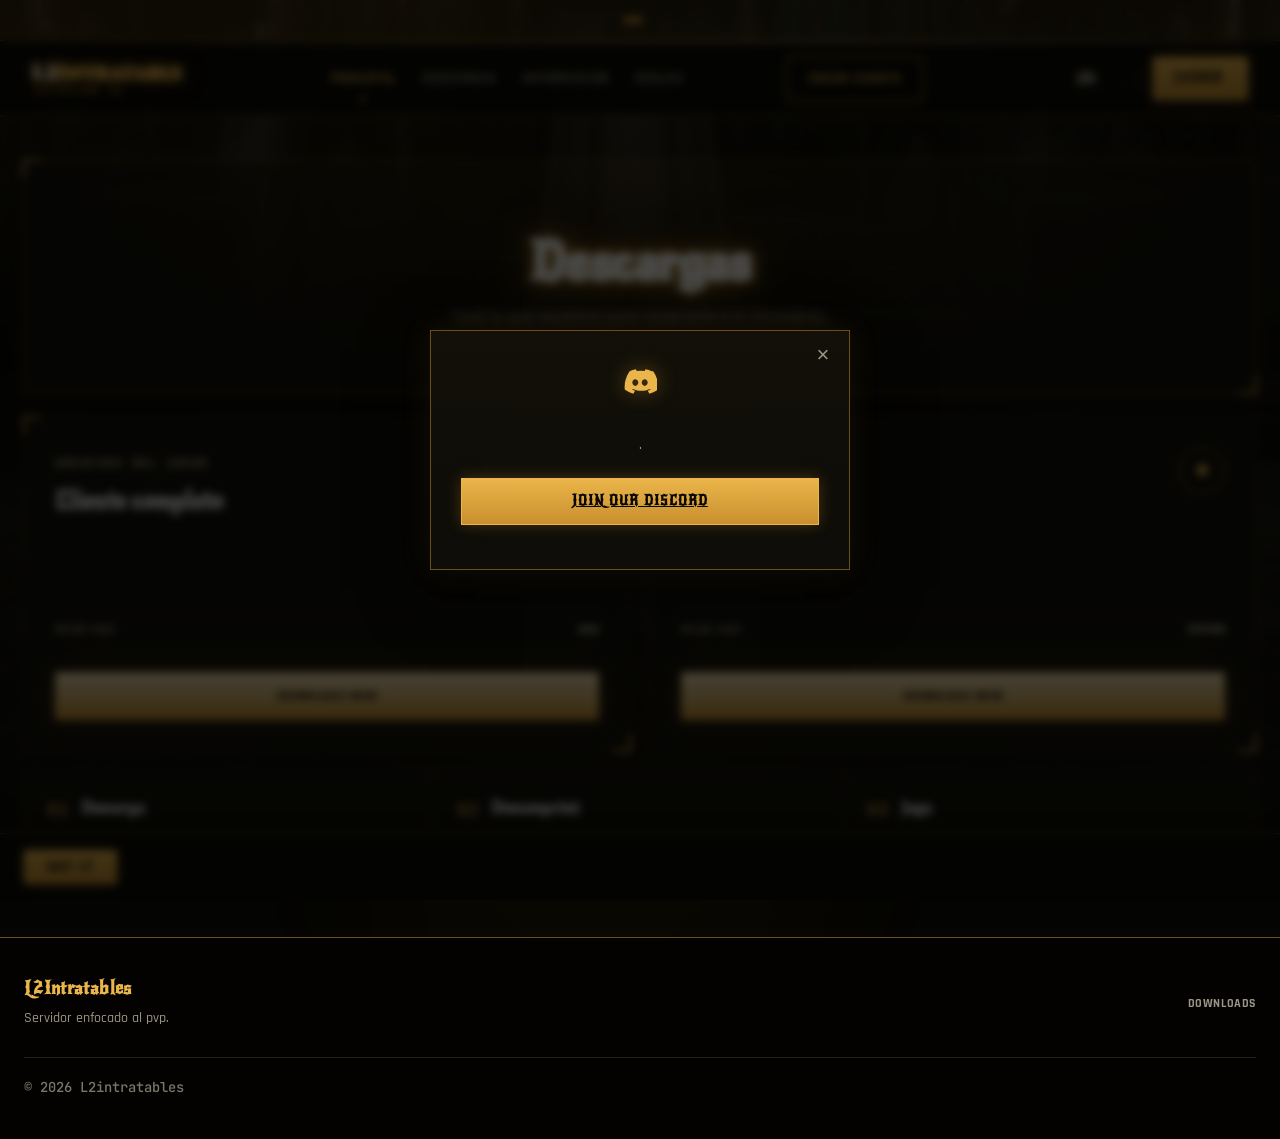
==== commit 5609700f: "Update download link for patch 1.0" ====
--- a/downloads.html
+++ b/downloads.html
@@ -86,7 +86,7 @@
         <h2>Parche 1.0</h2>
         <p>Ultimo parche.</p>
         <div class="download-meta"><span>Pulse aqui</span><strong>219 MB</strong></div>
-                    <a class="button primary full" href="https://www.mediafire.com/file/lq2a8tfzrbnn75i/Parche_L2_Intratable_Stuck_Sub_%252B1.zip/file">Download Now</a>
+                    <a class="button primary full" href="https://www.mediafire.com/file/v51s9rm4r55i3tb/Parche+L2+Intratable+Stuck+Sub++1.zip/file">Download Now</a>
             </article>
 </section>
 <section class="install-steps"><div><span>01</span><strong>Descarga</strong><small></small></div><div><span>02</span><strong>Descomprimi</strong><small></small></div><div><span>03</span><strong>Juga</strong><small></small></div></section>
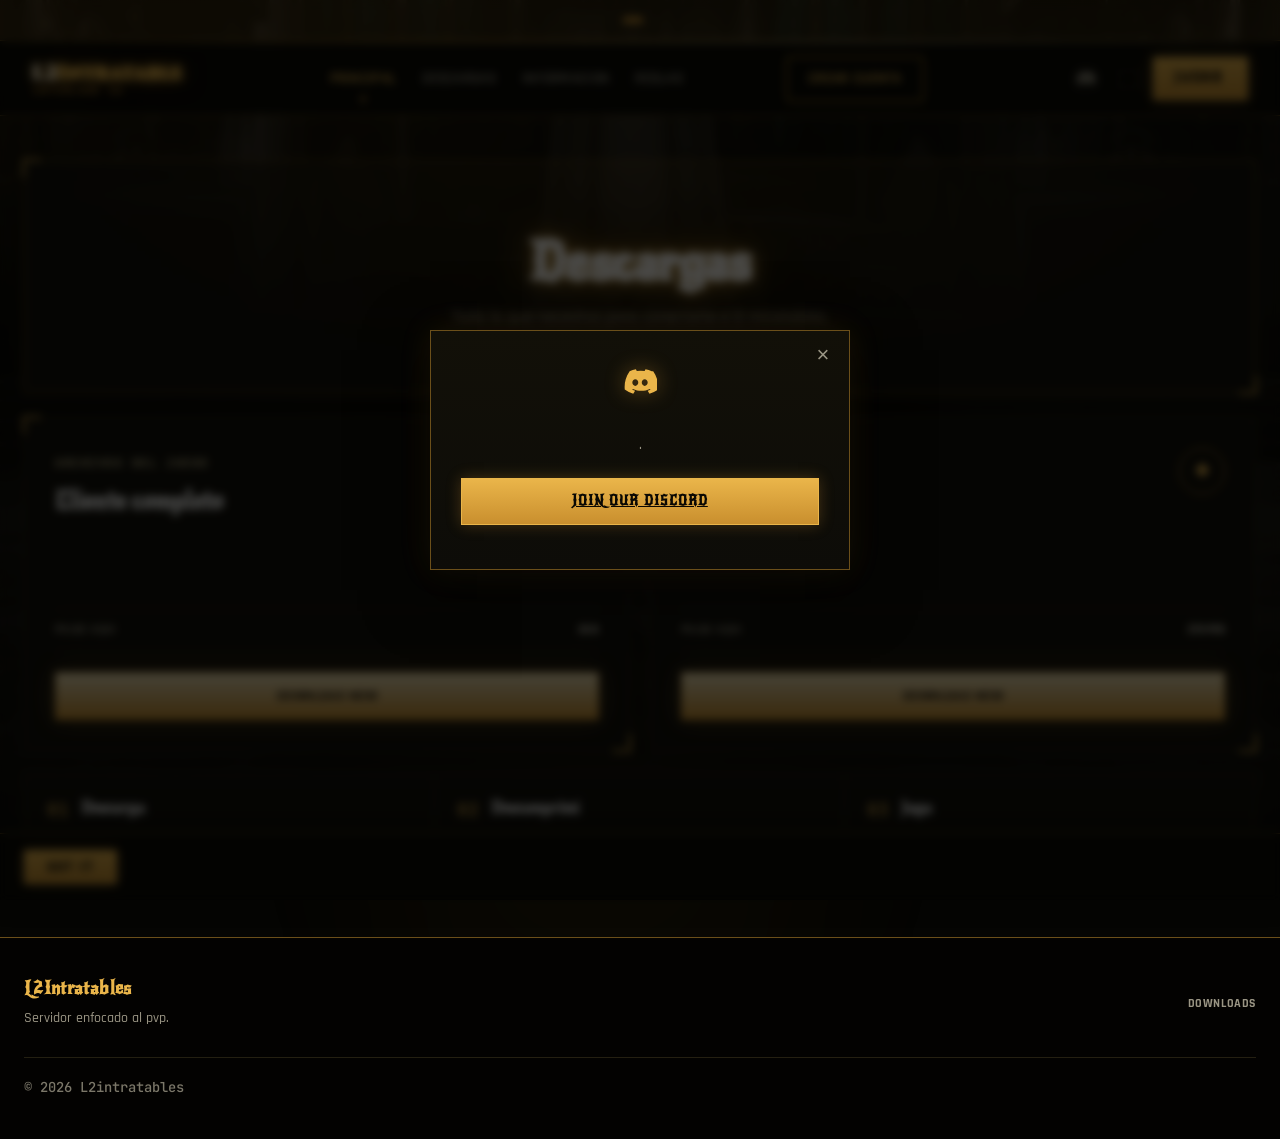
==== commit ffdfd1b5: "Update downloads.html" ====
--- a/downloads.html
+++ b/downloads.html
@@ -86,7 +86,7 @@
         <h2>Parche 1.0</h2>
         <p>Ultimo parche.</p>
         <div class="download-meta"><span>Pulse aqui</span><strong>219 MB</strong></div>
-                    <a class="button primary full" href="https://www.mediafire.com/file/v51s9rm4r55i3tb/Parche+L2+Intratable+Stuck+Sub++1.zip/file">Download Now</a>
+                    <a class="button primary full" href="https://www.mediafire.com/file/9updckv9u3omlk4/Parche_L2_Intratable_Stuck_Sub_%252B1_v1.zip/file">Download Now</a>
             </article>
 </section>
 <section class="install-steps"><div><span>01</span><strong>Descarga</strong><small></small></div><div><span>02</span><strong>Descomprimi</strong><small></small></div><div><span>03</span><strong>Juga</strong><small></small></div></section>
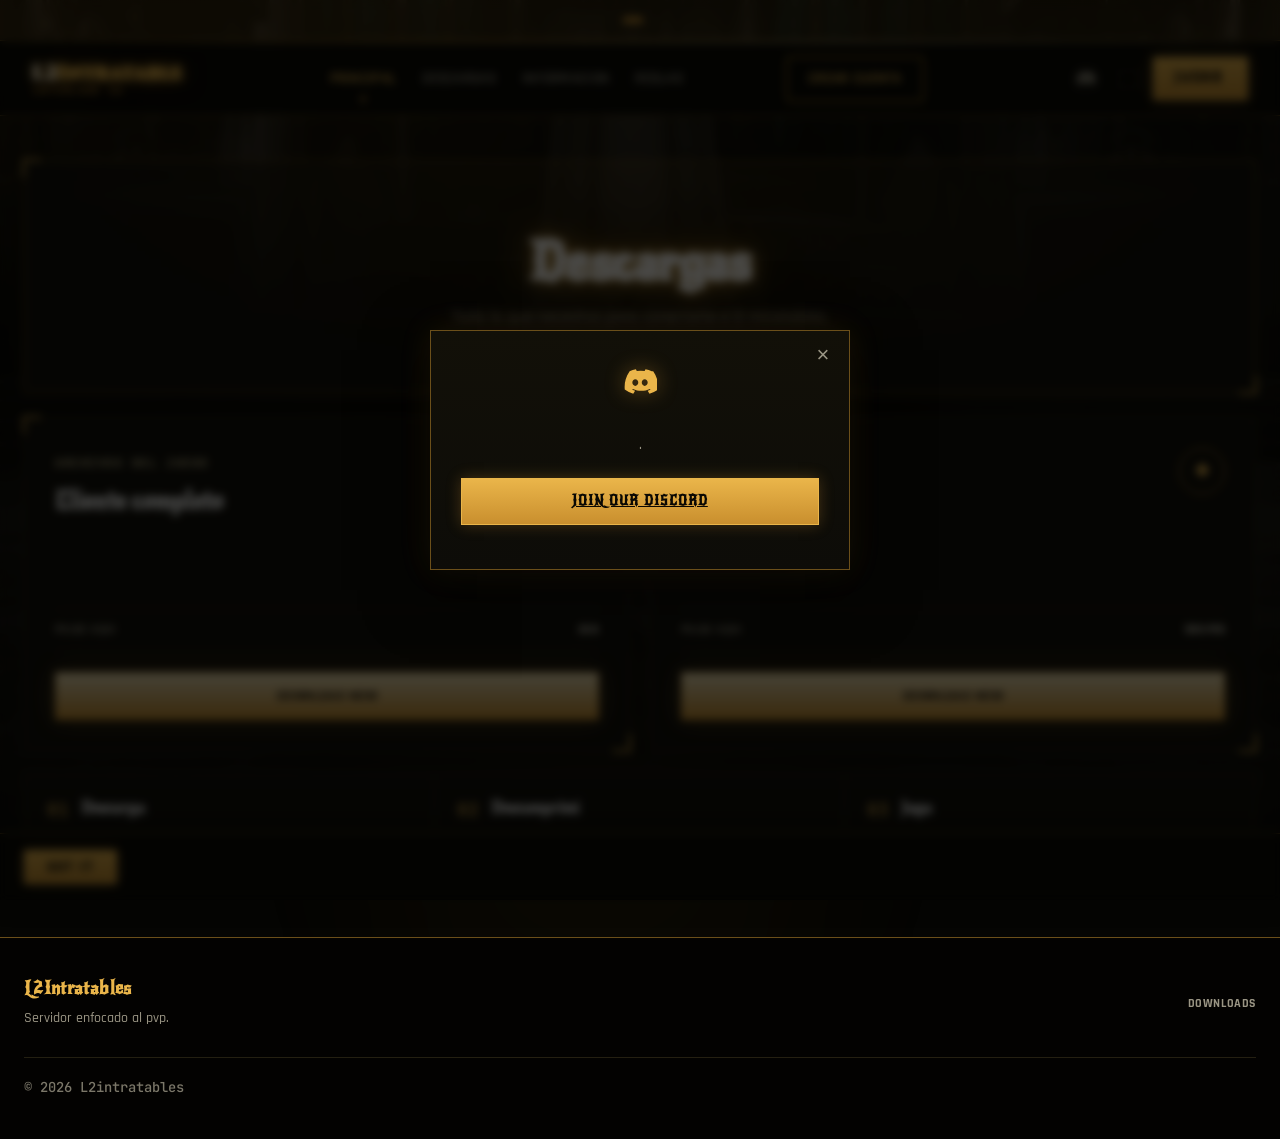
==== commit 2a9f44fd: "Update download size for patch 1.0" ====
--- a/downloads.html
+++ b/downloads.html
@@ -85,7 +85,7 @@
         <span class="panel-kicker">Archivos del juego</span>
         <h2>Parche 1.0</h2>
         <p>Ultimo parche.</p>
-        <div class="download-meta"><span>Pulse aqui</span><strong>219 MB</strong></div>
+        <div class="download-meta"><span>Pulse aqui</span><strong>586 MB</strong></div>
                     <a class="button primary full" href="https://www.mediafire.com/file/9updckv9u3omlk4/Parche_L2_Intratable_Stuck_Sub_%252B1_v1.zip/file">Download Now</a>
             </article>
 </section>
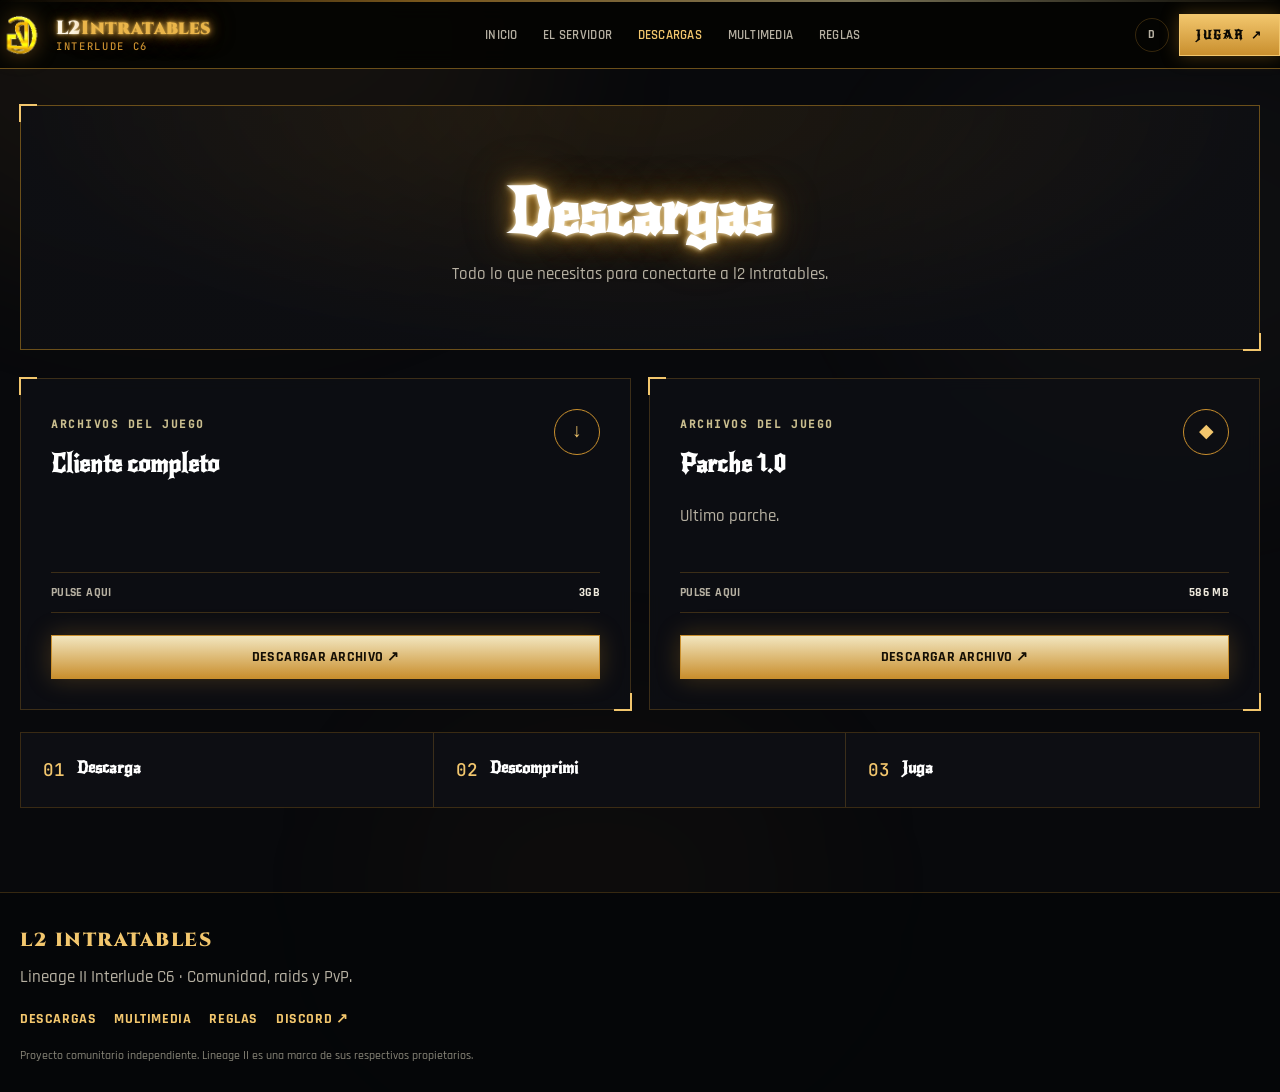
==== commit f7cbf872: "Add files via upload" ====
--- a/downloads.html
+++ b/downloads.html
@@ -1,126 +1,46 @@
 <!doctype html>
-<html lang="en">
-
-<!-- Mirrored from l2Intratables/ by HTTrack Website Copier/3.x [XR&CO'2026], Wed, 08 Aug 2026 13:44:28 GMT -->
-<!-- Added by HTTrack --><meta http-equiv="content-type" content="text/html;charset=UTF-8" /><!-- /Added by HTTrack -->
+<html lang="es">
 <head>
-    <meta charset="utf-8">
-    <meta name="viewport" content="width=device-width, initial-scale=1">
-    <meta name="theme-color" content="#0d1310">
-    <meta name="description" content="L2Intratables.com —Lineage II Interlude server.">
-    <title>L2Intratables.com</title>
-    <meta property="og:type" content="website">
-    <meta property="og:url" content="index.html">
-    <meta property="og:site_name" content="L2Intratables.run">
-    <meta property="og:title" content="L2Intratables.com">
-    <meta property="og:description" content="L2Intratables.com — Lineage II Interlude server.">
-    <meta property="og:image" content="assets/l2gold-og-logo-v2.gif">
-    <meta property="og:image:type" content="image/gif">
-    <meta property="og:image:width" content="240">
-    <meta property="og:image:height" content="240">
-    <meta name="twitter:card" content="summary_large_image">
-    <meta name="twitter:title" content="L2Intratables.run">
-    <meta name="twitter:description" content="L2Gold.run — Lineage II Interlude server.">
-    <meta name="twitter:image" content="assets/l2Intratables-og-logo-v2.gif">
-    <link rel="icon" href="favicon.ico" sizes="any">
-    <link rel="icon" type="image/png" sizes="32x32" href="assets/favicon-32x32.png">
-    <link rel="icon" type="image/png" sizes="16x16" href="assets/favicon-16x16.png">
-    <link rel="icon" type="image/png" sizes="192x192" href="assets/favicon-192x192.png">
-    <link rel="apple-touch-icon" href="assets/apple-touch-icon.png">
-    <link rel="stylesheet" href="assets/fonts.css">
-    <link rel="stylesheet" href="assets/style.css">
-    <script defer src="assets/site.js"></script>
+<meta charset="utf-8"><meta name="viewport" content="width=device-width, initial-scale=1">
+<meta name="theme-color" content="#090a0d"><meta name="description" content="Descargá los archivos necesarios para jugar L2 Intratables Interlude C6.">
+<title>Descargas | L2 Intratables — Interlude C6</title>
+<link rel="icon" href="assets/favicon-16x16.png" type="image/png">
+<link rel="apple-touch-icon" href="assets/apple-touch-icon.png">
+<link rel="stylesheet" href="assets/fonts.css"><link rel="stylesheet" href="assets/style.css">
+<link rel="stylesheet" href="assets/site-refresh.css">
+<script defer src="assets/site.js"></script>
 </head>
 <body>
-<video class="bg-video" autoplay muted loop playsinline>
-    <source src="assets/bg/site-bg-video.webm" type="video/webm">
-    <source src="assets/bg/site-bg-video.mp4" type="video/mp4">
-</video>
-<div class="bg-video-overlay" aria-hidden="true"></div>
-<div class="page-atmosphere" aria-hidden="true"><span></span><span></span><span></span></div>
-<div class="beta-banner"><span class="beta-tag"></span><span>.</span></div>
-<header class="site-header">
-    <div class="header-topline"></div>
-    <div class="nav-wrap">
-        <a class="brand" href="index.html" aria-label="L2Intratable home">
-            <span class="brand-copy"><strong class="neon-logo-nav">L2<span class="neon-accent">Intratable</span></strong><small>Interlude C6</small></span>
-        </a>
-        <button class="nav-toggle" type="button" aria-expanded="false" aria-controls="main-nav"><span></span><span></span><span></span></button>
-        <nav id="main-nav" class="main-nav">
-            <a class="active" href="index.html">Principal</a>
-            <a class="" href="downloads.html">Descargas</a>
-            <a class="" href="information.html">Informacion</a>
-            <a class="" href="rules.html">Reglas</a>
-            <a class="" href="raidbosses.html"></a>
-            <a class="" href="rankings.html"></a>
-                            <a href="login.html"></a>
-                <a class="nav-account-mobile" href="register.html">Crear Cuenta</a>
-                    </nav>
-        <div class="header-actions">
-            <a class="icon-btn" href="https://discord.gg/cTSgzqUdz6" target="_blank" rel="noopener" aria-label="Discord">
-                <svg viewBox="0 0 24 24" width="19" height="19" fill="currentColor" aria-hidden="true"><path d="M20.317 4.369A19.79 19.79 0 0 0 15.885 3c-.211.375-.457.881-.63 1.283a18.27 18.27 0 0 0-5.51 0A12.6 12.6 0 0 0 9.115 3a19.74 19.74 0 0 0-4.435 1.372C1.578 8.79.892 13.09 1.235 17.33a19.9 19.9 0 0 0 5.993 3.03c.483-.66.913-1.36 1.283-2.098a12.9 12.9 0 0 1-2.021-.97c.17-.124.336-.253.497-.386 3.898 1.8 8.126 1.8 11.977 0 .163.133.329.262.497.386-.641.383-1.32.71-2.023.971.37.737.799 1.437 1.282 2.098a19.83 19.83 0 0 0 5.996-3.03c.428-4.917-.739-9.178-3.399-12.962ZM8.68 14.756c-1.146 0-2.086-1.06-2.086-2.362 0-1.303.914-2.363 2.086-2.363 1.181 0 2.112 1.069 2.093 2.363 0 1.303-.912 2.362-2.093 2.362Zm6.65 0c-1.146 0-2.085-1.06-2.085-2.362 0-1.303.913-2.363 2.085-2.363 1.183 0 2.113 1.069 2.094 2.363 0 1.303-.902 2.362-2.094 2.362Z"/></svg>
-            </a>
-                        <div class="lang-switch">
-                <button type="button" class="lang-current" aria-expanded="false" aria-haspopup="listbox">
-                    <span></span>
-                </ul>
-            </div>
-            <a class="btn-play" href="downloads.html"><span>Jugar</span></a>
-        </div>
-    </div>
-</header>
-<main class="wrap site-main">
+<a class="skip-link" href="#contenido">Saltar al contenido</a>
+<video class="bg-video" autoplay muted loop playsinline aria-hidden="true"><source src="assets/bg/site-bg-video.webm" type="video/webm"><source src="assets/bg/site-bg-video.mp4" type="video/mp4"></video>
+<div class="bg-video-overlay" aria-hidden="true"></div><div class="page-atmosphere" aria-hidden="true"><span></span><span></span><span></span></div>
+<header class="site-header"><div class="header-topline"></div><div class="nav-wrap">
+<a class="brand" href="index.html" aria-label="L2 Intratables, inicio"><img class="brand-mark" src="assets/l2Intratables-logo.gif" alt=""><span class="brand-copy"><strong class="neon-logo-nav">L2<span class="neon-accent">Intratables</span></strong><small>INTERLUDE C6</small></span></a>
+<button class="nav-toggle" type="button" aria-expanded="false" aria-controls="main-nav" aria-label="Abrir menú"><span></span><span></span><span></span></button>
+<nav id="main-nav" class="main-nav" aria-label="Navegación principal"><a href="index.html">Inicio</a><a href="information.html">El servidor</a><a href="downloads.html" aria-current="page">Descargas</a><a href="multimedia.html">Multimedia</a><a href="rules.html">Reglas</a></nav>
+<div class="header-actions"><a class="icon-btn" href="https://discord.gg/cTSgzqUdz6" target="_blank" rel="noopener noreferrer" aria-label="Discord">D</a><a class="btn-play" href="downloads.html">Jugar <span aria-hidden="true">↗</span></a></div>
+</div></header>
+<main id="contenido" class="wrap site-main">
 <section class="page-banner"><p class="eyebrow"></p><h1>Descargas</h1><p>Todo lo que necesitas para conectarte a l2 Intratables.</p></section>
 <section class="download-grid">
-        <article class="download-card">
-        <div class="download-icon">↓</div>
-        <span class="panel-kicker">Archivos del juego</span>
-        <h2>Cliente completo</h2>
-        <p></p>
-        <div class="download-meta"><span>Pulse aqui</span><strong>3GB</strong></div>
-                    <a class="button primary full" href="https://www.mediafire.com/file/9j1fzezbjl2om3y/Lineage2_Interlude_Client.zip/file">Download Now</a>
-            </article>
-        <article class="download-card">
-        <div class="download-icon">◆</div>
-        <span class="panel-kicker">Archivos del juego</span>
-        <h2>Parche 1.0</h2>
-        <p>Ultimo parche.</p>
-        <div class="download-meta"><span>Pulse aqui</span><strong>586 MB</strong></div>
-                    <a class="button primary full" href="https://www.mediafire.com/file/9updckv9u3omlk4/Parche_L2_Intratable_Stuck_Sub_%252B1_v1.zip/file">Download Now</a>
-            </article>
+<article class="download-card">
+<div class="download-icon">↓</div>
+<span class="panel-kicker">Archivos del juego</span>
+<h2>Cliente completo</h2>
+<p></p>
+<div class="download-meta"><span>Pulse aqui</span><strong>3GB</strong></div>
+<a class="button primary full" href="https://www.mediafire.com/file/9j1fzezbjl2om3y/Lineage2_Interlude_Client.zip/file">Descargar archivo ↗</a>
+</article>
+<article class="download-card">
+<div class="download-icon">◆</div>
+<span class="panel-kicker">Archivos del juego</span>
+<h2>Parche 1.0</h2>
+<p>Ultimo parche.</p>
+<div class="download-meta"><span>Pulse aqui</span><strong>586 MB</strong></div>
+<a class="button primary full" href="https://www.mediafire.com/file/9updckv9u3omlk4/Parche_L2_Intratable_Stuck_Sub_%252B1_v1.zip/file">Descargar archivo ↗</a>
+</article>
 </section>
 <section class="install-steps"><div><span>01</span><strong>Descarga</strong><small></small></div><div><span>02</span><strong>Descomprimi</strong><small></small></div><div><span>03</span><strong>Juga</strong><small></small></div></section>
 </main>
-<footer class="site-footer">
-    <div class="wrap footer-grid">
-        <div>
-            <div class="footer-brand">L2Intratables</div>
-            <p>Servidor enfocado al pvp.</p>
-        </div>
-        <div class="footer-links">
-            <a href="downloads.html">Downloads</a>
-        </div>
-        <p class="legal">&copy; 2026 L2intratables </p>
-    </div>
-</footer>
-<div class="cookie-banner" id="cookie-banner" role="dialog" aria-live="polite" aria-label="Cookie notice" hidden>
-    <div class="cookie-banner-inner">
-        <button type="button" class="btn-cookie-accept" id="cookie-accept">Got it</button>
-    </div>
-</div>
-<div class="discord-popup-overlay" id="discord-popup" role="dialog" aria-modal="true" aria-label="Discord feedback invite" hidden>
-    <div class="discord-popup-card">
-        <button type="button" class="discord-popup-close" id="discord-popup-close" aria-label="Close">&times;</button>
-        <svg class="discord-popup-icon" viewBox="0 0 24 24" width="34" height="34" fill="currentColor" aria-hidden="true"><path d="M20.317 4.369A19.79 19.79 0 0 0 15.885 3c-.211.375-.457.881-.63 1.283a18.27 18.27 0 0 0-5.51 0A12.6 12.6 0 0 0 9.115 3a19.74 19.74 0 0 0-4.435 1.372C1.578 8.79.892 13.09 1.235 17.33a19.9 19.9 0 0 0 5.993 3.03c.483-.66.913-1.36 1.283-2.098a12.9 12.9 0 0 1-2.021-.97c.17-.124.336-.253.497-.386 3.898 1.8 8.126 1.8 11.977 0 .163.133.329.262.497.386-.641.383-1.32.71-2.023.971.37.737.799 1.437 1.282 2.098a19.83 19.83 0 0 0 5.996-3.03c.428-4.917-.739-9.178-3.399-12.962ZM8.68 14.756c-1.146 0-2.086-1.06-2.086-2.362 0-1.303.914-2.363 2.086-2.363 1.181 0 2.112 1.069 2.093 2.363 0 1.303-.912 2.362-2.093 2.362Zm6.65 0c-1.146 0-2.085-1.06-2.085-2.362 0-1.303.913-2.363 2.085-2.363 1.183 0 2.113 1.069 2.094 2.363 0 1.303-.902 2.362-2.094 2.362Z"/></svg>
-        <h3></h3>
-        <p>.</p>
-        <div class="discord-popup-actions">
-            <a class="btn-discord-join" href="https://discord.gg/cTSgzqUdz6" target="_blank" rel="noopener" id="discord-popup-join">Join our Discord</a>
-            <button type="button" class="btn-discord-dismiss" id="discord-popup-dismiss"></button>
-        </div>
-    </div>
-</div>
-</body>
-
-<!-- Mirrored from l2Intratables/ by HTTrack Website Copier/3.x [XR&CO'2014], Wed, 05 Aug 2026 22:42:10 GMT -->
-</html>
+<footer class="site-footer"><div class="wrap footer-inner"><a class="footer-brand" href="index.html">L2 <span>INTRATABLES</span></a><p>Lineage II Interlude C6 · Comunidad, raids y PvP.</p><div class="footer-links"><a href="downloads.html">Descargas</a><a href="multimedia.html">Multimedia</a><a href="rules.html">Reglas</a><a href="https://discord.gg/cTSgzqUdz6" target="_blank" rel="noopener noreferrer">Discord ↗</a></div><small>Proyecto comunitario independiente. Lineage II es una marca de sus respectivos propietarios.</small></div></footer>
+</body></html>
--- a/assets/site-refresh.css
+++ b/assets/site-refresh.css
@@ -0,0 +1,6 @@
+
+:root{--bg:#08090c;--bg2:#101116;--panel:rgba(15,16,21,.92);--text:#eee9dd;--muted:#b6b0a2;--gold:#c98f2e;--gold-bright:#f2c66d;--line:rgba(201,143,46,.25);--line-strong:rgba(201,143,46,.52);--shadow:0 22px 70px rgba(0,0,0,.45)}
+html{scroll-behavior:smooth;scroll-padding-top:100px}body{background:#08090c;color:var(--text);font-size:17px;line-height:1.7}body:has(.bg-video){background:#08090c}.bg-video{position:fixed;inset:0;width:100%;height:100%;object-fit:cover;z-index:-3;opacity:.19}.bg-video-overlay{position:fixed;inset:0;z-index:-2;background:linear-gradient(180deg,rgba(5,6,9,.72),rgba(5,6,9,.94))}.wrap{width:min(100% - 40px,1240px)}.skip-link{position:absolute;left:-999px;top:10px;background:#f2c66d;color:#090909;padding:10px 16px;z-index:100}.skip-link:focus{left:10px}.nav-wrap{padding:12px 0;grid-template-columns:auto 1fr auto;gap:24px}.brand-mark{width:42px;height:42px;object-fit:contain}.brand-copy strong.neon-logo-nav{font-size:19px}.main-nav{gap:clamp(12px,2vw,28px);font-size:13px}.main-nav a{white-space:nowrap}.main-nav a[aria-current=page]{color:var(--gold-bright)}.header-actions{gap:10px}.icon-btn{font-size:12px;font-weight:900}.btn-play{padding:10px 16px;font-size:12px}.site-main{padding-block:36px 84px;min-height:55vh}.hero{padding:clamp(30px,5vw,66px);grid-template-columns:minmax(0,1.25fr) minmax(280px,.7fr);gap:34px;background:linear-gradient(135deg,rgba(15,16,21,.96),rgba(9,10,13,.92));box-shadow:0 28px 90px #0008}.hero h1{font-size:clamp(2.6rem,5vw,4.6rem);line-height:1.08}.hero .lead{font-size:1.08rem}.hero-rune{opacity:.35}.server-widget{backdrop-filter:blur(8px)}.ticker{margin:24px 0 40px}.section-heading{margin:42px 0 18px}.section-heading h2{font-size:clamp(1.6rem,3vw,2.4rem)}.feature-grid,.download-grid{gap:18px}.feature-card,.download-card,.panel,.news-main,.quick-start{background:rgba(14,15,19,.91);backdrop-filter:blur(7px)}.feature-card{padding:24px;min-height:180px}.panel{padding:clamp(20px,3vw,32px)}.page-banner{padding:clamp(34px,5vw,60px) 24px;margin-bottom:28px;background:radial-gradient(ellipse at 50% 0%,rgba(201,143,46,.12),rgba(14,15,19,.92) 72%)}.page-banner h1{font-size:clamp(2.2rem,5vw,3.8rem)}.page-banner p:last-child{max-width:700px}.page-banner .eyebrow{justify-content:center}.eyebrow{font-size:11px}.button{min-height:44px;padding:0 18px}.gallery-promo{display:flex;align-items:center;justify-content:space-between;gap:24px;margin:30px 0;padding:clamp(22px,4vw,36px)}.gallery-promo h2{font-size:clamp(1.5rem,3vw,2.2rem);line-height:1.2}.gallery-promo p:not(.eyebrow){color:var(--muted);margin-bottom:0}.gallery-promo .eyebrow{margin-bottom:8px}.site-footer{border-top:1px solid var(--line);background:rgba(5,6,8,.88);padding:34px 0 26px}.footer-inner{display:grid;grid-template-columns:1fr;gap:10px}.footer-brand{font:900 19px 'Cinzel',Georgia,serif;text-decoration:none;letter-spacing:.08em}.footer-brand span{color:var(--gold-bright)}.footer-inner p{margin:0;color:var(--muted)}.footer-links{display:flex;gap:18px;flex-wrap:wrap;margin:8px 0}.footer-links a{color:var(--gold-bright);text-decoration:none;font-size:14px}.footer-inner>small{color:#888578;font-size:12px}.gallery-tools{display:flex;align-items:center;justify-content:space-between;gap:24px;margin-bottom:20px}.gallery-tools h2,.gallery-admin h2{margin:4px 0 8px;font-size:clamp(1.5rem,3vw,2rem)}.gallery-tools p:not(.panel-kicker),.gallery-admin p{color:var(--muted);margin:0}.gallery-filters{display:flex;flex-wrap:wrap;gap:8px}.filter-button{min-height:38px;padding:0 14px;font-size:12px}.filter-button.is-active{background:var(--gold);color:#120d04;border-color:var(--gold)}.public-gallery{margin:22px 0 40px}.gallery-empty{text-align:center;padding:48px 22px}.gallery-empty h2{margin:10px 0 4px}.gallery-empty p{color:var(--muted);margin:4px 0}.empty-symbol{font-size:38px;color:var(--gold-bright)}.gallery-grid{display:grid;grid-template-columns:repeat(3,minmax(0,1fr));gap:16px}.album-card{overflow:hidden;border:1px solid var(--line);background:rgba(14,15,19,.94)}.album-cover{display:block;width:100%;height:230px;object-fit:cover;background:#111}.album-meta{padding:16px}.album-meta h3{font-size:18px;margin:0 0 4px}.album-meta p{margin:0;color:var(--muted);font-size:13px}.album-photos{display:grid;grid-template-columns:repeat(3,minmax(0,1fr));gap:5px;margin-top:12px}.album-photos button{border:0;padding:0;background:#090909;cursor:pointer;aspect-ratio:1;overflow:hidden}.album-photos img{width:100%;height:100%;object-fit:cover;transition:transform .2s}.album-photos button:hover img{transform:scale(1.06)}.gallery-admin{margin-top:34px}.album-form{display:grid;grid-template-columns:1fr 1fr;gap:10px 16px;margin-top:20px}.album-form label{font-size:13px;font-weight:700;color:var(--pearl-dim);align-self:end}.album-form input,.album-form select{width:100%;min-width:0;background:#090a0d;color:var(--text);border:1px solid var(--line-strong);padding:12px;font:inherit;font-size:14px}.album-form input[type=file]{grid-column:1/-1}.album-form label[for=album-photos]{grid-column:1/-1}.album-form .muted-note,.album-form button{grid-column:1/-1}.muted-note{font-size:13px!important;color:#a6a091!important;margin:8px 0 14px!important}.album-preview{margin-top:24px;border-top:1px solid var(--line);padding-top:20px}.preview-images{display:grid;grid-template-columns:repeat(4,minmax(0,1fr));gap:10px;margin-top:14px}.preview-images img{width:100%;height:150px;object-fit:cover;border:1px solid var(--line)}.lightbox{position:fixed;inset:0;z-index:1000;background:rgba(0,0,0,.94);display:flex;align-items:center;justify-content:center;padding:60px 70px}.lightbox[hidden]{display:none}.lightbox img{max-width:min(100%,1200px);max-height:78vh;object-fit:contain}.lightbox p{position:absolute;bottom:14px;left:15px;right:15px;text-align:center;color:#eee}.lightbox button{position:absolute;border:1px solid #ffffff55;background:#111;color:white;font-size:32px;width:44px;height:48px;cursor:pointer}.lightbox-close{right:18px;top:18px}.lightbox-prev{left:18px;top:50%;transform:translateY(-50%)}.lightbox-next{right:18px;top:50%;transform:translateY(-50%)}.account-info{display:grid;grid-template-columns:100px 1fr;gap:26px;align-items:start;max-width:850px;margin:30px auto}.account-info h2{margin:0 0 10px}.account-info p{color:var(--muted)}.account-icon{display:grid;place-items:center;width:84px;height:84px;border:1px solid var(--gold);color:var(--gold-bright);font:900 26px 'Cinzel',serif;box-shadow:inset 0 0 25px #c98f2e18}.account-info .actions{margin-top:20px}.table-wrap{overflow-x:auto}.table-wrap table{width:100%;border-collapse:collapse;min-width:540px}.table-wrap th,.table-wrap td{padding:12px;border-bottom:1px solid var(--line);text-align:left}.table-wrap th{color:var(--gold-bright);font-size:13px}.panel li{margin:.35em 0}.panel a{color:var(--gold-bright)}img{max-width:100%}
+@media(max-width:980px){.nav-wrap{grid-template-columns:1fr auto auto;gap:14px}.nav-toggle{display:block;grid-column:2;grid-row:1}.main-nav{display:none;position:absolute;top:100%;left:0;right:0;padding:18px;background:#090a0dee;border-bottom:1px solid var(--line);flex-direction:column;align-items:stretch;gap:0}.main-nav.open{display:flex}.main-nav a{padding:12px 8px}.main-nav a[aria-current=page]:after{display:none}.header-actions{grid-column:3;grid-row:1}.hero{grid-template-columns:1fr}.server-widget{max-width:520px;width:100%}.gallery-tools{align-items:flex-start;flex-direction:column}.gallery-grid{grid-template-columns:repeat(2,minmax(0,1fr))}}
+@media(max-width:620px){.wrap{width:min(100% - 28px,1240px)}.nav-wrap{padding:10px 0;grid-template-columns:minmax(0,1fr) auto}.brand{gap:8px}.brand-mark{width:34px;height:34px}.brand-copy strong.neon-logo-nav{font-size:15px}.brand-copy small{font-size:9px}.nav-toggle{grid-column:2;grid-row:1}.header-actions{grid-column:1/-1;grid-row:2;justify-content:flex-end}.site-header .nav-wrap{row-gap:10px}.main-nav{top:calc(100% + 1px)}.btn-play{padding:8px 12px}.hero{padding:28px 20px;gap:24px}.hero h1{font-size:clamp(2.1rem,10vw,3.4rem)}.hero .lead{font-size:1rem}.actions{gap:9px}.button{padding:0 13px;font-size:12px}.ticker{overflow:hidden}.feature-grid,.download-grid{grid-template-columns:1fr}.gallery-promo{align-items:flex-start;flex-direction:column}.gallery-grid{grid-template-columns:1fr}.album-cover{height:210px}.album-form{grid-template-columns:1fr}.album-form label,.album-form input,.album-form select,.album-form input[type=file],.album-form label[for=album-photos],.album-form .muted-note,.album-form button{grid-column:1}.preview-images{grid-template-columns:repeat(2,minmax(0,1fr))}.account-info{grid-template-columns:1fr}.lightbox{padding:60px 12px}.lightbox-prev{left:8px}.lightbox-next{right:8px}.footer-links{gap:12px}}
+@media(prefers-reduced-motion:reduce){*,*::before,*::after{scroll-behavior:auto!important;animation:none!important;transition:none!important}}
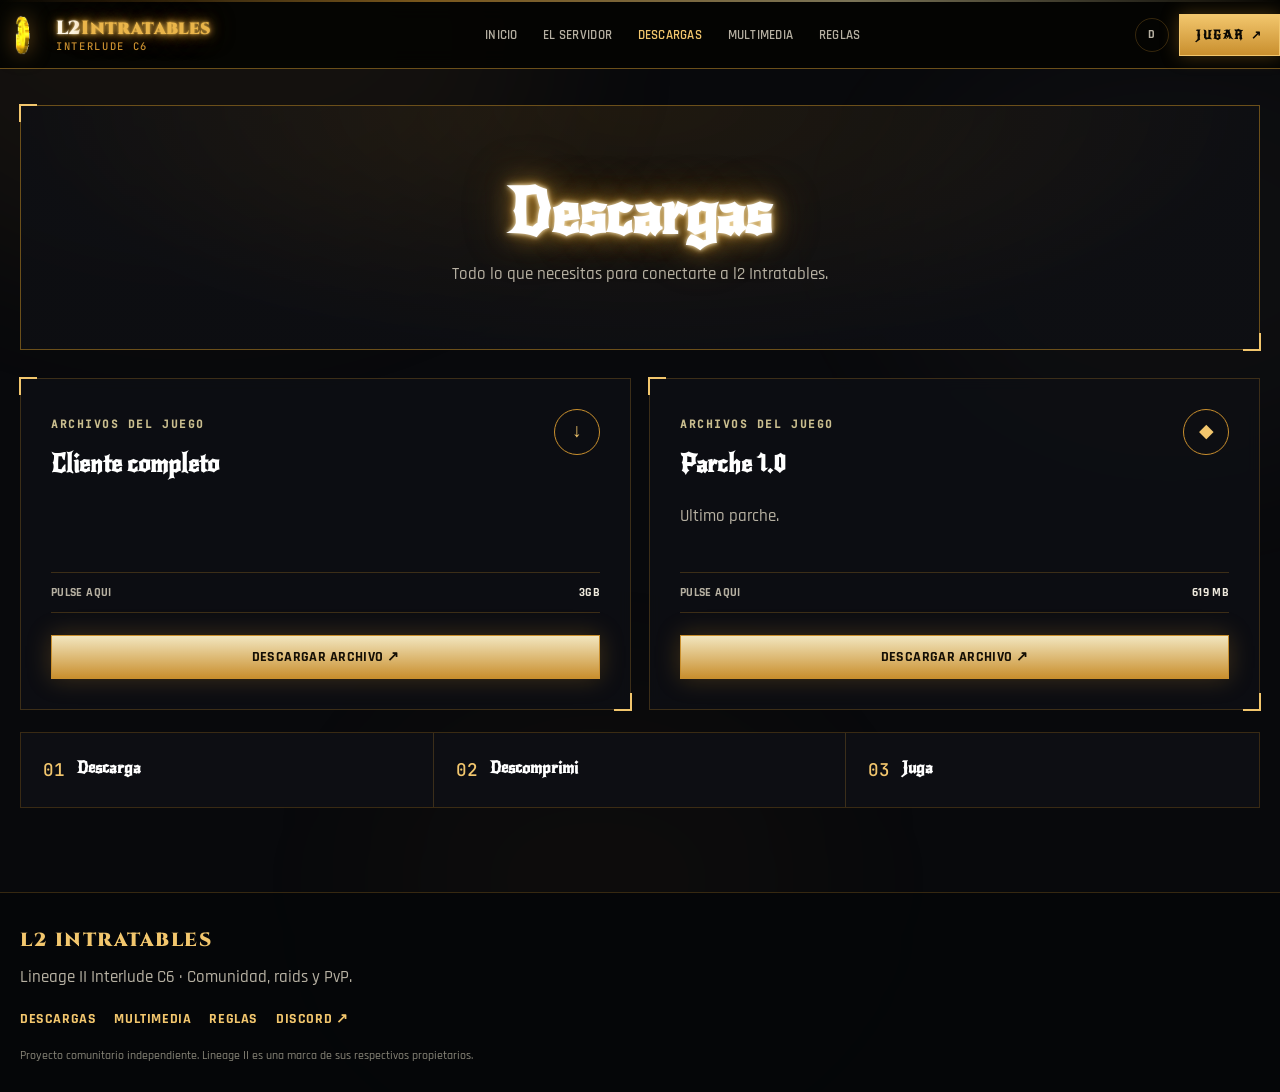
==== commit 9c3a5331: "Update download links and file sizes in downloads.html" ====
--- a/downloads.html
+++ b/downloads.html
@@ -36,11 +36,11 @@
 <span class="panel-kicker">Archivos del juego</span>
 <h2>Parche 1.0</h2>
 <p>Ultimo parche.</p>
-<div class="download-meta"><span>Pulse aqui</span><strong>586 MB</strong></div>
-<a class="button primary full" href="https://www.mediafire.com/file/9updckv9u3omlk4/Parche_L2_Intratable_Stuck_Sub_%252B1_v1.zip/file">Descargar archivo ↗</a>
+<div class="download-meta"><span>Pulse aqui</span><strong>619 MB</strong></div>
+<a class="button primary full" href="https://www.mediafire.com/file/cbck837giiu42gi/Parche_L2_Intratable_Stuck_Sub_%252B1.zip/file">Descargar archivo ↗</a>
 </article>
 </section>
 <section class="install-steps"><div><span>01</span><strong>Descarga</strong><small></small></div><div><span>02</span><strong>Descomprimi</strong><small></small></div><div><span>03</span><strong>Juga</strong><small></small></div></section>
 </main>
 <footer class="site-footer"><div class="wrap footer-inner"><a class="footer-brand" href="index.html">L2 <span>INTRATABLES</span></a><p>Lineage II Interlude C6 · Comunidad, raids y PvP.</p><div class="footer-links"><a href="downloads.html">Descargas</a><a href="multimedia.html">Multimedia</a><a href="rules.html">Reglas</a><a href="https://discord.gg/cTSgzqUdz6" target="_blank" rel="noopener noreferrer">Discord ↗</a></div><small>Proyecto comunitario independiente. Lineage II es una marca de sus respectivos propietarios.</small></div></footer>
-</body></html>+</body></html>
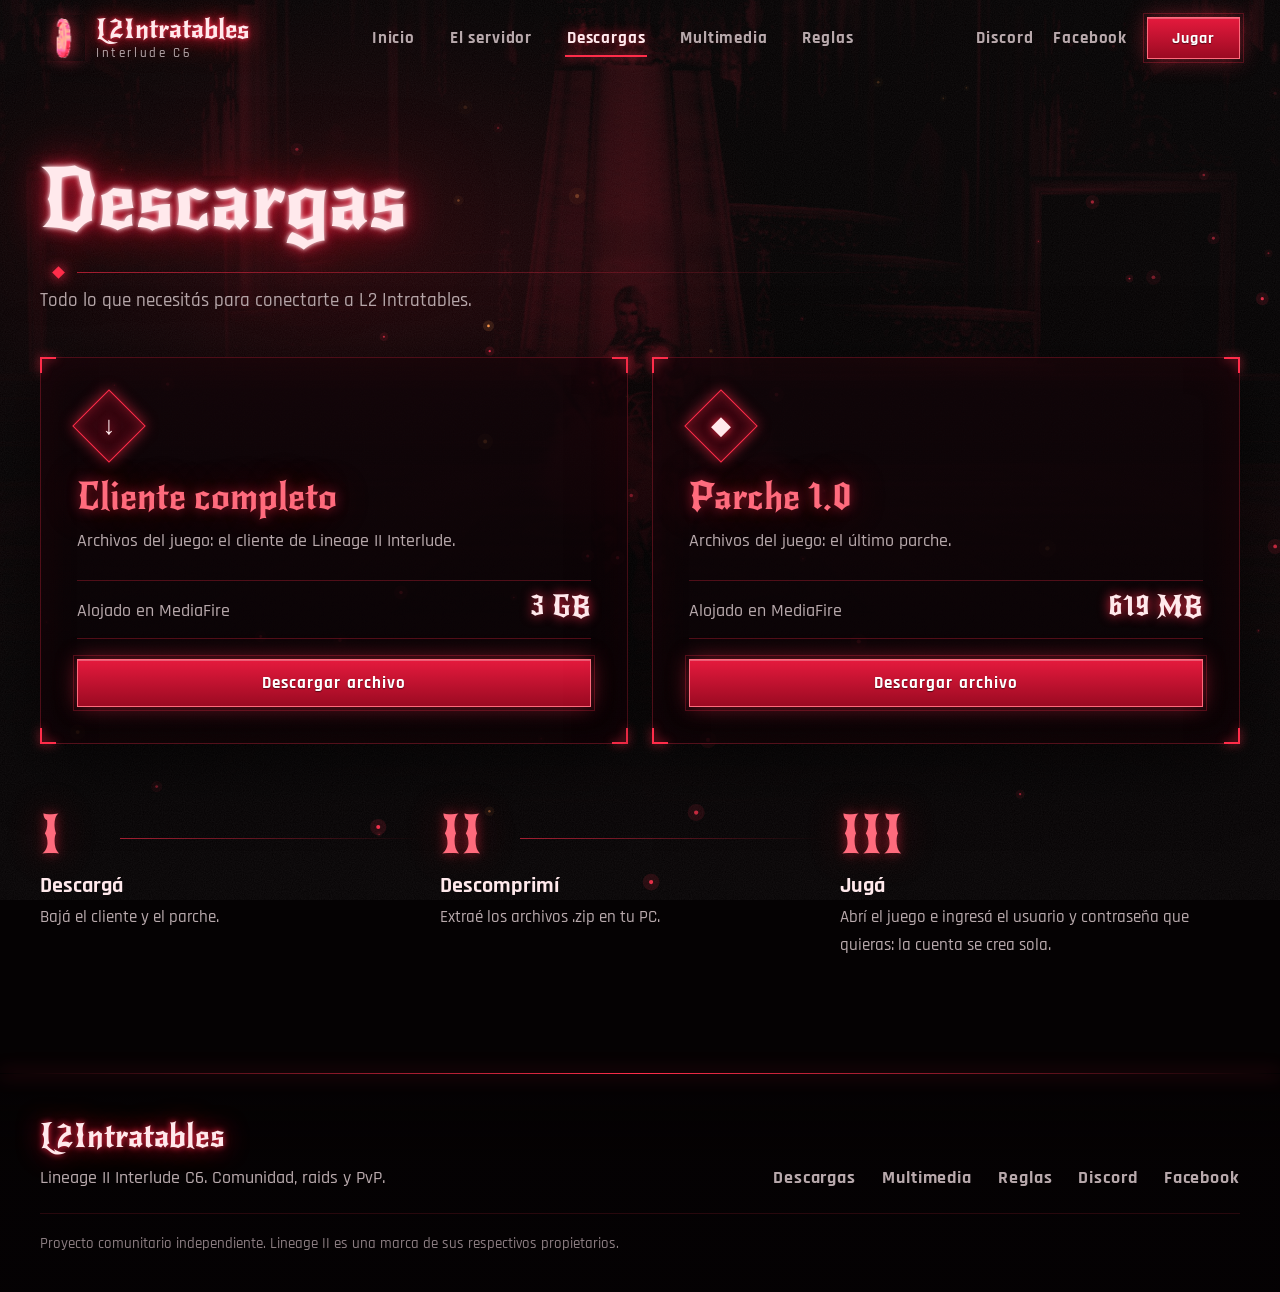
==== commit 489c7df7: "Add files via upload" ====
--- a/downloads.html
+++ b/downloads.html
@@ -2,45 +2,29 @@
 <html lang="es">
 <head>
 <meta charset="utf-8"><meta name="viewport" content="width=device-width, initial-scale=1">
-<meta name="theme-color" content="#090a0d"><meta name="description" content="Descargá los archivos necesarios para jugar L2 Intratables Interlude C6.">
+<meta name="theme-color" content="#050203"><meta name="description" content="Descargá los archivos necesarios para jugar L2 Intratables Interlude C6.">
 <title>Descargas | L2 Intratables — Interlude C6</title>
 <link rel="icon" href="assets/favicon-16x16.png" type="image/png">
 <link rel="apple-touch-icon" href="assets/apple-touch-icon.png">
+<link rel="preconnect" href="https://fonts.googleapis.com"><link rel="preconnect" href="https://fonts.gstatic.com" crossorigin>
+<link rel="stylesheet" href="https://fonts.googleapis.com/css2?family=New+Rocker&amp;display=swap">
 <link rel="stylesheet" href="assets/fonts.css"><link rel="stylesheet" href="assets/style.css">
-<link rel="stylesheet" href="assets/site-refresh.css">
 <script defer src="assets/site.js"></script>
 </head>
-<body>
+<body class="inner">
 <a class="skip-link" href="#contenido">Saltar al contenido</a>
-<video class="bg-video" autoplay muted loop playsinline aria-hidden="true"><source src="assets/bg/site-bg-video.webm" type="video/webm"><source src="assets/bg/site-bg-video.mp4" type="video/mp4"></video>
-<div class="bg-video-overlay" aria-hidden="true"></div><div class="page-atmosphere" aria-hidden="true"><span></span><span></span><span></span></div>
-<header class="site-header"><div class="header-topline"></div><div class="nav-wrap">
-<a class="brand" href="index.html" aria-label="L2 Intratables, inicio"><img class="brand-mark" src="assets/l2Intratables-logo.gif" alt=""><span class="brand-copy"><strong class="neon-logo-nav">L2<span class="neon-accent">Intratables</span></strong><small>INTERLUDE C6</small></span></a>
+<div class="scene" aria-hidden="true">
+<video class="scene-video" autoplay muted loop playsinline poster="assets/bg/site-bg-poster.jpg"><source src="assets/bg/site-bg-video.webm" type="video/webm"><source src="assets/bg/site-bg-video.mp4" type="video/mp4"></video>
+<div class="scene-tint"></div><div class="scene-glow"></div><div class="scene-vignette"></div><canvas class="scene-embers"></canvas>
+</div>
+<header class="site-header"><div class="wrap nav-wrap">
+<a class="brand" href="index.html" aria-label="L2 Intratables, inicio"><img class="brand-mark" src="assets/l2Intratables-logo.gif" alt="" width="44" height="44"><span class="brand-copy"><span class="brand-name">L2Intratables</span><span class="brand-sub">Interlude C6</span></span></a>
+<nav id="main-nav" class="main-nav" aria-label="Navegación principal"><a href="index.html">Inicio</a><a href="information.html">El servidor</a><a href="downloads.html" aria-current="page">Descargas</a><a href="multimedia.html">Multimedia</a><a href="rules.html">Reglas</a><a class="nav-social" href="https://discord.gg/cTSgzqUdz6" target="_blank" rel="noopener noreferrer">Discord<span class="sr-only"> (se abre en otra pestaña)</span></a><a class="nav-social" href="https://www.facebook.com/profile.php?id=61594117560274" target="_blank" rel="noopener noreferrer">Facebook<span class="sr-only"> (se abre en otra pestaña)</span></a></nav>
+<div class="header-actions"><a class="link-social" href="https://discord.gg/cTSgzqUdz6" target="_blank" rel="noopener noreferrer">Discord<span class="sr-only"> (se abre en otra pestaña)</span></a><a class="link-social" href="https://www.facebook.com/profile.php?id=61594117560274" target="_blank" rel="noopener noreferrer">Facebook<span class="sr-only"> (se abre en otra pestaña)</span></a><a class="button primary btn-play" href="downloads.html">Jugar</a></div>
 <button class="nav-toggle" type="button" aria-expanded="false" aria-controls="main-nav" aria-label="Abrir menú"><span></span><span></span><span></span></button>
-<nav id="main-nav" class="main-nav" aria-label="Navegación principal"><a href="index.html">Inicio</a><a href="information.html">El servidor</a><a href="downloads.html" aria-current="page">Descargas</a><a href="multimedia.html">Multimedia</a><a href="rules.html">Reglas</a></nav>
-<div class="header-actions"><a class="icon-btn" href="https://discord.gg/cTSgzqUdz6" target="_blank" rel="noopener noreferrer" aria-label="Discord">D</a><a class="btn-play" href="downloads.html">Jugar <span aria-hidden="true">↗</span></a></div>
 </div></header>
 <main id="contenido" class="wrap site-main">
-<section class="page-banner"><p class="eyebrow"></p><h1>Descargas</h1><p>Todo lo que necesitas para conectarte a l2 Intratables.</p></section>
-<section class="download-grid">
-<article class="download-card">
-<div class="download-icon">↓</div>
-<span class="panel-kicker">Archivos del juego</span>
-<h2>Cliente completo</h2>
-<p></p>
-<div class="download-meta"><span>Pulse aqui</span><strong>3GB</strong></div>
-<a class="button primary full" href="https://www.mediafire.com/file/9j1fzezbjl2om3y/Lineage2_Interlude_Client.zip/file">Descargar archivo ↗</a>
-</article>
-<article class="download-card">
-<div class="download-icon">◆</div>
-<span class="panel-kicker">Archivos del juego</span>
-<h2>Parche 1.0</h2>
-<p>Ultimo parche.</p>
-<div class="download-meta"><span>Pulse aqui</span><strong>619 MB</strong></div>
-<a class="button primary full" href="https://www.mediafire.com/file/cbck837giiu42gi/Parche_L2_Intratable_Stuck_Sub_%252B1.zip/file">Descargar archivo ↗</a>
-</article>
-</section>
-<section class="install-steps"><div><span>01</span><strong>Descarga</strong><small></small></div><div><span>02</span><strong>Descomprimi</strong><small></small></div><div><span>03</span><strong>Juga</strong><small></small></div></section>
+<header class="page-head"><h1>Descargas</h1><div class="ornament is-left" aria-hidden="true"><i></i></div><p>Todo lo que necesitás para conectarte a L2 Intratables.</p></header><section class="dl-grid"><article class="panel dl-card"><div class="glyph" aria-hidden="true"><span>↓</span></div><h2>Cliente completo</h2><p>Archivos del juego: el cliente de Lineage II Interlude.</p><div class="dl-meta"><span class="muted">Alojado en MediaFire</span><strong>3 GB</strong></div><a class="button primary full" href="https://www.mediafire.com/file/9j1fzezbjl2om3y/Lineage2_Interlude_Client.zip/file" target="_blank" rel="noopener noreferrer">Descargar archivo<span class="sr-only"> (se abre en otra pestaña)</span></a></article><article class="panel dl-card"><div class="glyph" aria-hidden="true"><span>◆</span></div><h2>Parche 1.0</h2><p>Archivos del juego: el último parche.</p><div class="dl-meta"><span class="muted">Alojado en MediaFire</span><strong>619 MB</strong></div><a class="button primary full" href="https://www.mediafire.com/file/cbck837giiu42gi/Parche_L2_Intratable_Stuck_Sub_%252B1.zip/file" target="_blank" rel="noopener noreferrer">Descargar archivo<span class="sr-only"> (se abre en otra pestaña)</span></a></article></section><ol class="steps"><li><strong>Descargá</strong><small>Bajá el cliente y el parche.</small></li><li><strong>Descomprimí</strong><small>Extraé los archivos .zip en tu PC.</small></li><li><strong>Jugá</strong><small>Abrí el juego e ingresá el usuario y contraseña que quieras: la cuenta se crea sola.</small></li></ol>
 </main>
-<footer class="site-footer"><div class="wrap footer-inner"><a class="footer-brand" href="index.html">L2 <span>INTRATABLES</span></a><p>Lineage II Interlude C6 · Comunidad, raids y PvP.</p><div class="footer-links"><a href="downloads.html">Descargas</a><a href="multimedia.html">Multimedia</a><a href="rules.html">Reglas</a><a href="https://discord.gg/cTSgzqUdz6" target="_blank" rel="noopener noreferrer">Discord ↗</a></div><small>Proyecto comunitario independiente. Lineage II es una marca de sus respectivos propietarios.</small></div></footer>
+<footer class="site-footer"><div class="wrap footer-inner"><div><a class="footer-brand" href="index.html">L2Intratables</a><p>Lineage II Interlude C6. Comunidad, raids y PvP.</p></div><nav class="footer-links" aria-label="Pie de página"><a href="downloads.html">Descargas</a><a href="multimedia.html">Multimedia</a><a href="rules.html">Reglas</a><a href="https://discord.gg/cTSgzqUdz6" target="_blank" rel="noopener noreferrer">Discord<span class="sr-only"> (se abre en otra pestaña)</span></a><a href="https://www.facebook.com/profile.php?id=61594117560274" target="_blank" rel="noopener noreferrer">Facebook<span class="sr-only"> (se abre en otra pestaña)</span></a></nav><small>Proyecto comunitario independiente. Lineage II es una marca de sus respectivos propietarios.</small></div></footer>
 </body></html>
--- a/assets/fonts.css
+++ b/assets/fonts.css
@@ -1,31 +1,10 @@
 /*
- * New Rocker (display font) — the .ttf could not be downloaded in this
- * environment to self-host like the fonts below, so it's loaded from Google
- * Fonts directly for now. Same GDPR caveat as the old setup: swap this for a
- * self-hosted /assets/fonts/new-rocker-400.ttf + @font-face block whenever
- * you get a chance to download it yourself, then delete this @import line.
- * NOTE: @import must stay the very first rule in this file or the browser
- * silently ignores it.
+ * Fuentes locales (autoalojadas, sin enviar la IP del visitante a Google).
+ * - Rajdhani: texto general.
+ * - Cinzel 900: respaldo del título si New Rocker (Google Fonts) no carga.
+ * New Rocker se carga con un <link> a Google Fonts en el <head> de cada página.
+ * Si querés autoalojarla también, descargá New Rocker (.ttf) y agregá aquí su @font-face.
  */
-@import url('https://fonts.googleapis.com/css2?family=New+Rocker&amp;display=swap');
-
-/*
- * Self-hosted replacements for the fonts previously loaded from
- * fonts.googleapis.com / fonts.gstatic.com. Serving them from our own
- * domain means visitor IP addresses are never sent to Google just to
- * render text — this was the actual GDPR issue in play, not the fonts
- * themselves.
- *
- * Place the matching .ttf files in /public/assets/fonts/ using the exact
- * filenames referenced below.
- */
-@font-face{ font-family:'Cinzel'; font-style:normal; font-weight:600; font-display:swap; src:url('fonts/cinzel-600.ttf') format('truetype'); }
-@font-face{ font-family:'Cinzel'; font-style:normal; font-weight:700; font-display:swap; src:url('fonts/cinzel-700.ttf') format('truetype'); }
-@font-face{ font-family:'Cinzel'; font-style:normal; font-weight:900; font-display:swap; src:url('fonts/cinzel-900.ttf') format('truetype'); }
-
-@font-face{ font-family:'Rajdhani'; font-style:normal; font-weight:500; font-display:swap; src:url('fonts/rajdhani-500.ttf') format('truetype'); }
-@font-face{ font-family:'Rajdhani'; font-style:normal; font-weight:600; font-display:swap; src:url('fonts/rajdhani-600.ttf') format('truetype'); }
-@font-face{ font-family:'Rajdhani'; font-style:normal; font-weight:700; font-display:swap; src:url('fonts/rajdhani-700.ttf') format('truetype'); }
-
-@font-face{ font-family:'JetBrains Mono'; font-style:normal; font-weight:400; font-display:swap; src:url('fonts/jetbrains-mono-400.ttf') format('truetype'); }
-@font-face{ font-family:'JetBrains Mono'; font-style:normal; font-weight:500; font-display:swap; src:url('fonts/jetbrains-mono-500.ttf') format('truetype'); }
+@font-face{font-family:'Cinzel';font-style:normal;font-weight:900;font-display:swap;src:url('fonts/cinzel-900.ttf') format('truetype')}
+@font-face{font-family:'Rajdhani';font-style:normal;font-weight:500;font-display:swap;src:url('fonts/rajdhani-500.ttf') format('truetype')}
+@font-face{font-family:'Rajdhani';font-style:normal;font-weight:700;font-display:swap;src:url('fonts/rajdhani-700.ttf') format('truetype')}
--- a/assets/style.css
+++ b/assets/style.css
@@ -1,663 +1,399 @@
 /* ==========================================================================
-   L2Gold Interlude — theme: black & gold (no green)
-   Deep black background, dark gold primary, pearl-gold highlight accents.
+   L2 Intratables — Gótico neón (rojo y negro)
    ========================================================================== */
-
 :root{
-  --bg:        #050503;
-  --bg2:       #0a0906;
-  --panel:     #0d0c08;
-  --panel2:    #121008;
-  --line:      #2c2716;
-  --line-strong: #46401f;
-  --text:      #ece7d6;
-  --muted:     #9a9584;
-  --gold:      #c98f2e;
-  --gold-bright: #eab54a;
-  --gold-dim:  #6b4f1a;
-  --pearl:     #f2e6bf;
-  --pearl-dim: #c9bd8e;
-  --red:       #e2574c;
-  --status-green: #6fbf73;
-  --shadow:    0 24px 70px rgba(0,0,0,.65);
-  --display:   'New Rocker', 'Cinzel', Georgia, serif;
-  --body:      'Rajdhani', sans-serif;
-  --mono:      'JetBrains Mono', 'Courier New', monospace;
-}
-
-*{ box-sizing:border-box; }
-html{ scroll-behavior:smooth; background:var(--bg); scrollbar-width:thin; scrollbar-color:var(--gold-dim) var(--bg2); }
-body{
-  margin:0; background:transparent; color:var(--text);
-  font-family:var(--body); font-size:18px; font-weight:500; line-height:1.6;
-  -webkit-font-smoothing:antialiased;
-}
-
-/* Themed scrollbars everywhere (page + any scrollable box like .table-wrap)
-   instead of the browser's default light/boxy scrollbar clashing with the
-   dark theme. Firefox uses the scrollbar-width/-color rule above; this
-   covers Chrome/Edge/Safari. */
-::-webkit-scrollbar{ width:10px; height:10px; }
-::-webkit-scrollbar-track{ background:var(--bg2); }
-::-webkit-scrollbar-thumb{ background:var(--gold-dim); border:2px solid var(--bg2); }
-::-webkit-scrollbar-thumb:hover{ background:var(--gold); }
-::-webkit-scrollbar-corner{ background:var(--bg2); }
-a{ color:inherit; }
-.wrap{ width:min(100% - 48px, 1440px); margin-inline:auto; }
-h1,h2,h3{ font-family:var(--display); font-weight:700; margin:0; }
-
-.page-atmosphere{ position:fixed; inset:0; z-index:0; pointer-events:none; }
-.page-atmosphere span{ position:absolute; border-radius:50%; filter:blur(80px); opacity:.5; }
-.page-atmosphere span:nth-child(1){ width:720px; height:480px; top:-200px; left:-160px; background:rgba(201,143,46,.13); }
-.page-atmosphere span:nth-child(2){ width:580px; height:460px; top:20px; right:-180px; background:rgba(242,230,191,.05); }
-.page-atmosphere span:nth-child(3){ width:480px; height:400px; bottom:-180px; left:28%; background:rgba(201,143,46,.06); }
-
-.beta-banner{ position:relative; z-index:51; display:flex; align-items:center; justify-content:center; gap:12px; flex-wrap:wrap; padding:10px 20px; background:linear-gradient(90deg, rgba(201,143,46,.14), rgba(234,181,74,.1), rgba(201,143,46,.14)); border-bottom:1px solid var(--gold-dim); text-align:center; font-family:var(--body); font-size:14px; line-height:1.4; color:var(--pearl-dim); }
-.beta-tag{ flex:none; padding:3px 10px; border-radius:2px; background:var(--gold); color:#050503; font-weight:800; font-size:12px; letter-spacing:.04em; text-transform:uppercase; }
-.site-header{ position:sticky; top:0; z-index:50; background:rgba(5,5,3,.94); backdrop-filter:blur(10px); border-bottom:1px solid var(--gold-dim); }
-.header-topline{ height:2px; background:linear-gradient(90deg, transparent, var(--gold), var(--pearl-dim), transparent); opacity:.6; }
-.nav-wrap{ display:grid; grid-template-columns:auto 1fr auto; align-items:center; gap:20px; padding:14px 32px; position:relative; }
-.brand{ display:flex; align-items:center; gap:14px; text-decoration:none; }
-.brand-mark{ width:44px; height:44px; flex:none; display:block; filter: drop-shadow(0 0 10px rgba(201,143,46,.5)); }
-.brand-copy{ display:grid; line-height:1.15; }
-.brand-copy strong{ font-family:var(--display); font-size:19px; letter-spacing:.01em; font-weight:700; color:#fff; text-shadow:0 0 14px rgba(201,143,46,.3); }
-.brand-copy small{ font-family:var(--mono); font-size:10.5px; letter-spacing:.16em; text-transform:uppercase; color:var(--gold); }
-
-/* Small nav-bar echo of the hero neon wordmark — mixed case ("L2Gold", not
-   "L2GOLD"), glow radii scaled way down so it doesn't blur out this small. */
-.brand-copy strong.neon-logo-nav{
-  font-family:'Cinzel', Georgia, serif;
-  font-size:20px;
-  font-weight:900;
-  letter-spacing:.01em;
-  color:#fff8e8;
-  text-shadow:
-    0 0 2px rgba(255,247,224,.85),
-    0 0 5px rgba(234,181,74,.9),
-    0 0 11px rgba(201,143,46,.8),
-    0 0 22px rgba(201,143,46,.45);
-  animation: neon-breathe 4s ease-in-out infinite;
-}
-.brand-copy strong.neon-logo-nav .neon-accent{
-  color:#eab54a;
-  text-shadow:
-    0 0 2px rgba(234,181,74,.95),
-    0 0 6px rgba(234,181,74,1),
-    0 0 13px rgba(201,143,46,.85),
-    0 0 26px rgba(201,143,46,.5);
-}
-.nav-toggle{ display:none; background:none; border:1px solid var(--line); width:40px; height:40px; padding:0; cursor:pointer; }
-.nav-toggle span{ display:block; width:18px; height:1px; background:var(--muted); margin:4px auto; }
-.main-nav{ display:flex; align-items:center; justify-content:center; gap:26px; font-family:var(--body); font-size:15px; font-weight:600; letter-spacing:.02em; text-transform:uppercase; }
-.main-nav a{ position:relative; color:var(--muted); text-decoration:none; transition:color .6s ease, text-shadow .6s ease; }
-.main-nav a:hover, .main-nav a.active{ color:#fff; }
-.main-nav a:hover{ text-shadow:0 0 10px rgba(234,181,74,.55), 0 0 22px rgba(201,143,46,.35); }
-.main-nav a.active{ color:var(--gold-bright); }
-.main-nav a.active::after{ content:""; position:absolute; left:50%; bottom:-10px; width:4px; height:4px; background:var(--gold-bright); border-radius:50%; transform:translateX(-50%); box-shadow:0 0 8px rgba(234,181,74,.7); }
-.main-nav .nav-account-mobile{ padding:9px 20px; border:1px solid var(--gold); border-radius:0; color:var(--gold-bright) !important; box-shadow:0 0 0 1px rgba(201,143,46,.1), 0 0 18px rgba(201,143,46,.14); }
-.main-nav .nav-account-mobile:hover{ background:var(--gold); color:#0a0803 !important; }
-
-/* ---- header right-side actions: socials, language switch, play button ---- */
-.header-actions{ display:flex; align-items:center; gap:14px; }
-.icon-btn{ display:flex; align-items:center; justify-content:center; width:34px; height:34px; border-radius:50%; border:1px solid var(--line); color:var(--muted); text-decoration:none; transition:color .3s ease, border-color .3s ease, box-shadow .3s ease; flex:none; }
-.icon-btn:hover{ color:var(--gold-bright); border-color:var(--gold); box-shadow:0 0 14px rgba(201,143,46,.2); }
-
-.lang-switch{ position:relative; font-family:var(--mono); font-size:12px; letter-spacing:.08em; }
-.lang-current{ display:flex; align-items:center; gap:6px; background:none; border:1px solid var(--line); color:var(--muted); padding:8px 10px; border-radius:0; cursor:pointer; text-transform:uppercase; transition:color .3s ease, border-color .3s ease; }
-.lang-current:hover, .lang-switch.open .lang-current{ color:var(--gold-bright); border-color:var(--gold); }
-.lang-switch.open .lang-current svg{ transform:rotate(180deg); }
-.lang-current svg{ transition:transform .25s ease; }
-.lang-options{ display:none; position:absolute; top:calc(100% + 8px); right:0; min-width:64px; margin:0; padding:6px; list-style:none; background:#0a0805; border:1px solid var(--line-strong); border-radius:0; box-shadow:var(--shadow); z-index:60; }
-.lang-switch.open .lang-options{ display:block; }
-.lang-options li{ margin:0; }
-.lang-options a{ display:block; width:100%; padding:7px 10px; border-radius:0; color:var(--muted); font-family:var(--mono); font-size:12px; letter-spacing:.08em; text-align:left; text-decoration:none; cursor:pointer; transition:color .2s ease, background .2s ease; }
-.lang-options a:hover{ color:#fff; background:rgba(201,143,46,.12); }
-.lang-options li[aria-selected="true"] a{ color:var(--gold-bright); }
-
-.user-switch{ position:relative; font-family:var(--body); font-size:13px; }
-.user-current{ display:flex; align-items:center; gap:7px; background:none; border:1px solid var(--line); color:var(--pearl-dim); padding:8px 12px; border-radius:0; cursor:pointer; font-weight:600; letter-spacing:.01em; max-width:160px; transition:color .3s ease, border-color .3s ease; }
-.user-current span{ overflow:hidden; text-overflow:ellipsis; white-space:nowrap; }
-.user-current:hover, .user-switch.open .user-current{ color:var(--gold-bright); border-color:var(--gold); }
-.user-switch.open .user-current svg{ transform:rotate(180deg); }
-.user-current svg{ flex:none; transition:transform .25s ease; }
-.user-options{ display:none; position:absolute; top:calc(100% + 8px); right:0; min-width:190px; margin:0; padding:6px; list-style:none; background:#0a0805; border:1px solid var(--line-strong); border-radius:0; box-shadow:var(--shadow); z-index:60; }
-.user-switch.open .user-options{ display:block; }
-.user-options li{ margin:0; }
-.user-options a{ display:block; width:100%; padding:8px 10px; border-radius:0; color:var(--muted); font-size:13px; font-weight:600; text-align:left; text-decoration:none; cursor:pointer; transition:color .2s ease, background .2s ease; }
-.user-options a:hover{ color:#fff; background:rgba(201,143,46,.12); }
-.user-options-divider{ margin-top:6px !important; padding-top:6px; border-top:1px solid var(--line); }
-.user-options-divider a{ color:var(--red); }
-.user-options-divider a:hover{ color:#fff; background:rgba(226,87,76,.14); }
-
-.btn-play{ display:flex; align-items:center; gap:8px; padding:10px 24px 10px 20px; font-family:var(--display); font-size:13px; font-weight:700; letter-spacing:.14em; text-transform:uppercase; text-decoration:none; color:#0a0803; background:linear-gradient(180deg, var(--gold-bright), var(--gold)); border:1px solid var(--gold-bright); box-shadow:0 0 18px rgba(201,143,46,.35); transition:filter .25s ease, box-shadow .25s ease; }
-.btn-play:hover{ filter:brightness(1.12); box-shadow:0 0 26px rgba(234,181,74,.5); }
-
-.flash{ margin:20px 0; padding:14px 18px; border-radius:0; border:1px solid var(--line); font-family:var(--body); font-size:15px; font-weight:600; }
-.flash.error{ border-color:var(--red); color:#f3a9a2; background:rgba(226,87,76,.08); }
-.flash.success{ border-color:var(--gold); color:var(--pearl); background:rgba(201,143,46,.08); }
-
-.site-main{ position:relative; z-index:1; padding-block:44px 90px; }
-
-.eyebrow{ margin:0 0 16px; color:var(--gold); font:700 13px var(--mono); letter-spacing:.16em; text-transform:uppercase; display:flex; align-items:center; gap:10px; }
-.eyebrow span{ width:22px; height:1px; background:var(--gold-dim); }
-.button{
-  display:inline-flex; align-items:center; justify-content:center; min-height:48px; padding:0 24px;
-  border:1px solid var(--line-strong); border-radius:0; background:rgba(255,255,255,.02); color:var(--text);
-  font:700 14px var(--body); letter-spacing:.03em; text-transform:uppercase; text-decoration:none;
-  transition:background .6s ease, border-color .6s ease, box-shadow .6s ease, filter .6s ease;
-  cursor:pointer; transition:.15s;
-}
-.button:hover{ border-color:var(--gold-dim); background:rgba(201,143,46,.06); box-shadow:0 0 22px rgba(201,143,46,.35); }
-.button.primary{ background:linear-gradient(180deg, var(--pearl), var(--gold)); border-color:var(--gold); color:#150f05; box-shadow:0 0 24px rgba(201,143,46,.28); }
-.button.primary:hover{ filter:brightness(1.08); box-shadow:0 0 36px rgba(201,143,46,.55); }
-.button.ghost{ background:transparent; }
-.button.ghost:hover{ box-shadow:0 0 18px rgba(201,143,46,.25); }
-.button.large{ min-height:54px; padding:0 30px; font-size:15px; }
-.button.full{ width:100%; }
-
-/* Hewn Stone framing: sharp edges, thick bronze border, carved gold corner brackets */
-.panel, .feature-card, .download-card, .server-widget, .news-main, .quick-start,
-.page-banner, .auth-shell, .account-hero, .account-sidebar, .char-card, .hero{
-  position:relative; border-width:2px; border-color:var(--gold-dim);
-}
-.panel::before, .feature-card::before, .download-card::before, .server-widget::before, .news-main::before, .quick-start::before,
-.page-banner::before, .auth-shell::before, .account-hero::before, .account-sidebar::before, .char-card::before, .hero::before,
-.panel::after, .feature-card::after, .download-card::after, .server-widget::after, .news-main::after, .quick-start::after,
-.page-banner::after, .auth-shell::after, .account-hero::after, .account-sidebar::after, .char-card::after, .hero::after{
-  content:""; position:absolute; width:16px; height:16px; border:2px solid var(--gold-bright); pointer-events:none;
-}
-.panel::before, .feature-card::before, .download-card::before, .server-widget::before, .news-main::before, .quick-start::before,
-.page-banner::before, .auth-shell::before, .account-hero::before, .account-sidebar::before, .char-card::before, .hero::before{
-  top:-2px; left:-2px; border-right:0; border-bottom:0;
-}
-.panel::after, .feature-card::after, .download-card::after, .server-widget::after, .news-main::after, .quick-start::after,
-.page-banner::after, .auth-shell::after, .account-hero::after, .account-sidebar::after, .char-card::after, .hero::after{
-  bottom:-2px; right:-2px; border-left:0; border-top:0;
-}
-
-.panel{ background:var(--panel); border:1px solid var(--line); border-radius:0; padding:30px; position:relative; }
-.panel-heading{ margin-bottom:22px; }
-.panel-heading h2{ margin:5px 0 6px; font-size:1.7rem; color:#fff; }
-.panel-heading p{ margin:0; color:var(--muted); }
-.panel-kicker{ color:var(--pearl-dim); font:700 11px var(--mono); letter-spacing:.14em; text-transform:uppercase; }
-
-.shop-category-title{ margin:0 0 4px; font:700 13px var(--mono); letter-spacing:.1em; text-transform:uppercase; color:var(--pearl-dim); border-bottom:1px solid var(--gold-dim); padding-bottom:8px; }
-.amount-presets{ display:flex; flex-wrap:wrap; gap:8px; margin-bottom:14px; }
-.amount-presets .amount-preset{ min-height:auto; padding:8px 14px; font-size:13px; }
-
-.page-banner{ padding:60px 25px; text-align:center; border:1px solid var(--gold-dim); border-radius:0; background:radial-gradient(ellipse at 50% 0%, rgba(201,143,46,.09), var(--panel) 70%); }
-.page-banner h1{
-  font-size:clamp(2.1rem, 4.6vw, 3.2rem);
-  font-weight:900;
-  color:#fff8e8;
-  text-shadow:
-    0 0 4px rgba(255,247,224,.85),
-    0 0 10px rgba(234,181,74,.85),
-    0 0 24px rgba(201,143,46,.7),
-    0 0 50px rgba(201,143,46,.4);
-  animation: neon-breathe 4s ease-in-out infinite;
-}
-.page-banner p:last-child{ margin:14px auto 0; max-width:520px; color:var(--muted); font-size:17px; }
-
-.hero{
-  position:relative; display:grid; grid-template-columns:minmax(0,1.3fr) minmax(280px,.66fr);
-  align-items:center; gap:40px; padding:64px 52px; overflow:hidden;
-  border:1px solid var(--gold-dim); border-radius:0; background:linear-gradient(160deg, var(--panel), var(--bg2)); box-shadow:var(--shadow);
-}
-.hero-rune{ position:absolute; right:4%; top:6%; width:300px; height:300px; border:1px solid rgba(242,230,191,.1); border-radius:50%; opacity:.6; }
-.hero-rune::before{ content:""; position:absolute; inset:18px; border:1px dashed rgba(201,143,46,.16); border-radius:50%; }
-.hero-content, .server-widget{ position:relative; z-index:2; }
-h1, .page-banner h1, .auth-story h1, .account-hero h1{ color:#fff; line-height:1.05; letter-spacing:-.01em; }
-.hero h1{ font-size:clamp(2.4rem, 5.2vw, 4rem); font-weight:700; text-shadow:0 0 26px rgba(201,143,46,.3); }
-.hero h1 em{ font-style:normal; color:var(--gold-bright); }
-
-/* Neon wordmark treatment for the homepage hero logo — kept on Cinzel on
-   purpose, the brand mark stays as-is even though headings elsewhere now
-   use New Rocker. */
-.hero h1.neon-logo{
-  font-family:'Cinzel', Georgia, serif;
-  font-size:clamp(3.6rem, 10vw, 6.4rem);
-  font-weight:900;
-  text-transform:uppercase;
-  letter-spacing:.02em;
-  line-height:.95;
-  color:#fff8e8;
-  text-shadow:
-    0 0 6px rgba(255,247,224,.85),
-    0 0 14px rgba(234,181,74,.9),
-    0 0 30px rgba(201,143,46,.85),
-    0 0 64px rgba(201,143,46,.55),
-    0 0 110px rgba(201,143,46,.32);
-  animation: neon-breathe 4s ease-in-out infinite;
-}
-.neon-logo .neon-accent{
-  display:inline-block;
-  color:#eab54a;
-  text-shadow:
-    0 0 6px rgba(234,181,74,.95),
-    0 0 18px rgba(234,181,74,1),
-    0 0 38px rgba(201,143,46,.9),
-    0 0 78px rgba(201,143,46,.6),
-    0 0 130px rgba(201,143,46,.38);
-}
-@keyframes neon-breathe{
-  0%, 100%{ filter:brightness(1); }
-  50%{ filter:brightness(1.18); }
-}
-@media (prefers-reduced-motion: reduce){
-  .neon-logo{ animation:none; }
-}
-@media(max-width:480px){
-  .hero h1.neon-logo{ font-size:2.8rem; }
-}
-.lead{ max-width:520px; margin:20px 0 0; color:var(--muted); font-size:1.15rem; font-weight:600; }
-.actions{ display:flex; flex-wrap:wrap; gap:14px; margin-top:30px; }
-.hero-notes{ display:flex; align-items:center; gap:12px; margin-top:26px; color:var(--muted); font:700 12px var(--mono); letter-spacing:.06em; text-transform:uppercase; }
-.hero-notes i{ width:3px; height:3px; border-radius:50%; background:var(--gold-dim); }
-
-.hero-promo{ display:inline-flex; align-items:center; gap:8px; margin:18px 0 0; padding:9px 18px; border:1px solid var(--gold); border-radius:999px; background:rgba(201,143,46,.12); color:var(--gold-bright); font:700 13px var(--body); letter-spacing:.01em; }
-
-.server-widget{ border:1px solid var(--gold); border-radius:0; background:linear-gradient(180deg, rgba(201,143,46,.05), rgba(0,0,0,.3)); box-shadow:0 0 0 1px rgba(201,143,46,.08), 0 12px 40px rgba(0,0,0,.6); }
-.widget-title{ display:flex; align-items:end; justify-content:space-between; padding:18px 20px; border-bottom:1px solid var(--line); }
-.widget-title span{ font-family:var(--display); font-weight:700; font-size:1.05rem; color:#fff; }
-.widget-title small{ color:var(--muted); font:700 10.5px var(--mono); text-transform:uppercase; letter-spacing:.08em; }
-.status-row{ display:flex; justify-content:space-between; align-items:center; padding:13px 20px; border-bottom:1px solid var(--line); font-family:var(--body); font-size:16px; font-weight:600; }
-.status-row:last-of-type{ border-bottom:none; }
-.status-row span{ display:flex; align-items:center; gap:10px; }
-.status-row strong{ font-size:.72rem; text-transform:uppercase; letter-spacing:.08em; }
-.status-dot{ width:9px; height:9px; border-radius:50%; }
-.status-dot.up{ background:var(--status-green); box-shadow:0 0 0 4px rgba(111,191,115,.18), 0 0 10px rgba(111,191,115,.6); animation:pulse 2s ease-in-out infinite; }
-.status-dot.down{ background:var(--red); box-shadow:0 0 0 4px rgba(226,87,76,.15); }
-@keyframes pulse{ 0%,100%{opacity:1} 50%{opacity:.5} }
-.online{ color:var(--status-green) !important; font-weight:700; text-transform:uppercase; letter-spacing:.06em; font-size:13.5px; }
-.offline{ color:var(--red) !important; font-weight:700; text-transform:uppercase; letter-spacing:.06em; font-size:13.5px; }
-.players-online{ display:flex; align-items:center; justify-content:space-between; padding:20px; border-bottom:1px solid var(--line); }
-.players-online small{ color:var(--muted); font:700 10.5px var(--mono); letter-spacing:.08em; text-transform:uppercase; }
-.players-online strong{ font-size:2rem; font-family:var(--display); color:var(--gold-bright); line-height:1; }
-.widget-link{ display:flex; justify-content:space-between; padding:14px 20px; background:rgba(201,143,46,.06); font:700 13px var(--body); letter-spacing:.03em; text-transform:uppercase; color:var(--gold-bright); text-decoration:none; }
-
-.section-heading{ text-align:center; max-width:640px; margin:86px auto 34px; }
-.section-heading h2, .news-main h2{ font-size:clamp(1.9rem,3.6vw,2.6rem); margin:10px 0 12px; color:#fff; }
-.section-heading > p:last-child{ color:var(--muted); }
-
-/* Reserved for the two "Gold Weapons" / "Gold Shields" headings only —
-   the amber half of the L2Gold wordmark glow, standalone (no neon-logo
-   ancestor needed). */
-.eyebrow-brand{
-  color:#fff8e8;
-  text-shadow:
-    0 0 3px rgba(255,247,224,.85),
-    0 0 7px rgba(234,181,74,.85),
-    0 0 15px rgba(201,143,46,.6);
-}
-.gold-accent-text{
-  color:#eab54a;
-  font-weight:900;
-  text-shadow:
-    0 0 4px rgba(234,181,74,.95),
-    0 0 12px rgba(234,181,74,1),
-    0 0 26px rgba(201,143,46,.85),
-    0 0 52px rgba(201,143,46,.55);
-  animation: neon-breathe 4s ease-in-out infinite;
-}
-
-/* Inline logo treatment when the L2Gold wordmark appears inside running heading text */
-.neon-logo-inline{
-  font-family:'Cinzel', Georgia, serif;
-  font-weight:900;
-  color:#fff8e8;
-  text-shadow:
-    0 0 4px rgba(255,247,224,.85),
-    0 0 10px rgba(234,181,74,.9),
-    0 0 22px rgba(201,143,46,.8),
-    0 0 44px rgba(201,143,46,.5);
-  animation: neon-breathe 4s ease-in-out infinite;
-}
-.neon-logo-inline .neon-accent{
-  color:#eab54a;
-  text-shadow:
-    0 0 4px rgba(234,181,74,.95),
-    0 0 12px rgba(234,181,74,1),
-    0 0 26px rgba(201,143,46,.85),
-    0 0 52px rgba(201,143,46,.55);
-}
-
-.feature-grid{ display:grid; grid-template-columns:repeat(auto-fit, minmax(230px, 1fr)); gap:18px; }
-.feature-card{
-  display:flex; flex-direction:column; align-items:center; text-align:center; gap:10px;
-  padding:28px 20px; border:1px solid var(--line); border-radius:0; background:var(--panel);
-  transition:.15s;
-}
-.feature-card:hover{ border-color:var(--gold-dim); transform:translateY(-2px); }
-.feature-card.featured{ border-color:var(--gold); box-shadow:0 0 0 1px rgba(201,143,46,.1), 0 0 30px rgba(201,143,46,.12); }
-.feature-number{ display:none; }
-.feature-icon{
-  width:56px; height:56px; border-radius:50%; border:1px solid var(--pearl-dim); color:var(--pearl);
-  display:grid; place-items:center; font-size:1.2rem; font-family:var(--display); font-weight:700;
-  box-shadow:0 0 16px rgba(242,230,191,.1);
-}
-.feature-card.featured .feature-icon{ border-color:var(--gold); color:var(--gold-bright); box-shadow:0 0 18px rgba(201,143,46,.25); }
-.feature-card h3{ font-size:1.05rem; margin:4px 0 0; font-family:var(--display); font-weight:700; color:#fff; }
-.feature-card p{ margin:0; color:var(--muted); font-size:.92rem; }
-
-.news-layout{ display:grid; grid-template-columns:1.4fr .72fr; gap:22px; margin-top:86px; }
-.news-main{ border:1px solid var(--line); border-radius:0; background:var(--panel); padding:38px; display:grid; grid-template-columns:auto 1fr; gap:30px; align-items:start; }
-.news-main::before{ content:attr(data-day); font-family:var(--display); font-weight:700; font-size:2.1rem; color:var(--gold-bright); line-height:1; }
-.news-date{ display:none; }
-.news-main p{ color:var(--muted); max-width:560px; }
-.text-link{ display:inline-flex; gap:12px; margin-top:8px; font:700 13px var(--body); letter-spacing:.03em; text-transform:uppercase; color:var(--gold-bright); text-decoration:none; }
-.text-link.muted-link{ font:600 12px var(--body); letter-spacing:.02em; text-transform:none; color:var(--muted); }
-.text-link.muted-link:hover{ color:var(--pearl-dim); }
-.quick-start{ border:1px solid var(--line); border-radius:0; background:var(--panel); padding:38px; }
-.quick-start ol{ list-style:none; margin:22px 0; padding:0; }
-.quick-start li{ display:flex; gap:14px; padding:14px 0; border-bottom:1px solid var(--line); }
-.quick-start li:last-child{ border-bottom:none; }
-.quick-start li > span{ display:grid; place-items:center; width:30px; height:30px; border:1px solid var(--gold); border-radius:50%; color:var(--gold-bright); font:700 12px var(--mono); flex:none; }
-.quick-start li div{ display:grid; }
-.quick-start li strong{ color:#fff; }
-.quick-start li small{ color:var(--muted); }
-
-.vote-panel .vote-desc{ margin:14px 0 0; color:var(--muted); line-height:1.5; }
-.vote-buttons{ display:flex; flex-wrap:wrap; align-items:center; gap:12px; margin-top:24px; }
-.vote-buttons a{ display:inline-flex; padding:5px; border:1px solid var(--line); transition:.15s; }
-.vote-buttons a:hover{ border-color:var(--gold); }
-.vote-buttons img{ display:block; max-width:100%; height:auto; }
-
-.auth-shell{ min-height:auto; display:grid; grid-template-columns:1.1fr .82fr; gap:40px; align-items:center; padding:50px; border:1px solid var(--gold-dim); border-radius:0; background:var(--panel); }
-.auth-shell.reverse{ grid-template-columns:1.1fr .82fr; }
-.auth-story{ padding:20px; }
-.auth-story h1{ max-width:560px; font-size:clamp(2.1rem,4.4vw,3rem); }
-.auth-story > p:not(.eyebrow){ max-width:500px; color:var(--muted); font-size:1.05rem; }
-.auth-quote{ margin-top:36px; padding-left:16px; border-left:2px solid var(--gold); color:var(--pearl-dim); font-style:italic; font-size:.98rem; }
-.auth-benefits{ margin:26px 0 0; padding:0; list-style:none; }
-.auth-benefits li{ margin:9px 0; color:#d7d3c2; font-weight:600; }
-.auth-benefits li::before{ content:"\2726"; margin-right:10px; color:var(--gold); font-size:.8em; }
-.auth-panel{ max-width:460px; width:100%; justify-self:end; }
-.auth-shell.reverse .auth-panel{ order:2; }
-.auth-shell.reverse .auth-story{ order:1; }
-
-form{ display:grid; gap:16px; }
-label{ display:grid; gap:7px; color:#d7d3c2; font:700 12px var(--body); letter-spacing:.03em; text-transform:uppercase; }
-input{ width:100%; min-height:48px; padding:11px 14px; border:1px solid var(--line); border-radius:0; outline:none; background:#050503; color:var(--text); font:600 1rem var(--body); transition:.15s; }
-input:focus{ border-color:var(--gold-dim); box-shadow:0 0 0 3px rgba(201,143,46,.1); }
-input::placeholder{ color:#5c5748; }
-.form-foot{ margin:16px 0 0; text-align:center; color:var(--muted); font-size:.92rem; }
-
-.download-grid, .ranking-grid, .support-layout, .account-grid{ display:grid; grid-template-columns:repeat(2,minmax(0,1fr)); gap:20px; margin-top:24px; }
-.download-card{ padding:30px; border:1px solid var(--line); border-radius:0; background:var(--panel); position:relative; }
-.download-icon{ float:right; width:46px; height:46px; border-radius:50%; display:grid; place-items:center; border:1px solid var(--gold); color:var(--gold-bright); font-size:1.2rem; }
-.download-card h2{ margin:6px 0 8px; font-size:1.5rem; color:#fff; }
-.download-card p{ min-height:48px; color:var(--muted); }
-.download-card.is-disabled{ opacity:.5; filter:grayscale(.5); }
-.download-card.is-disabled .download-icon{ border-color:var(--line-strong); color:var(--muted); }
-.disabled-btn{ display:flex; align-items:center; justify-content:center; width:100%; min-height:48px; padding:0 24px; border:1px solid var(--line-strong); background:none; color:var(--muted); font:700 14px var(--body); letter-spacing:.03em; text-transform:uppercase; cursor:not-allowed; }
-.download-meta{ display:flex; justify-content:space-between; margin:22px 0; padding:12px 0; border-top:1px solid var(--line); border-bottom:1px solid var(--line); font:700 12px var(--body); text-transform:uppercase; letter-spacing:.03em; }
-.download-meta span{ color:var(--muted); }
-.install-steps{ display:grid; grid-template-columns:repeat(3,1fr); margin-top:22px; border:1px solid var(--line); border-radius:0; overflow:hidden; }
-.install-steps > div{ display:grid; grid-template-columns:auto 1fr; column-gap:12px; padding:22px; border-right:1px solid var(--line); background:var(--panel); }
-.install-steps > div:last-child{ border-right:0; }
-.install-steps span{ grid-row:1/3; color:var(--gold-bright); font-family:var(--mono); font-size:1.1rem; }
-.install-steps strong{ font-size:1rem; font-family:var(--display); color:#fff; }
-.install-steps small{ color:var(--muted); }
-
-.row-heading{ display:flex; align-items:center; justify-content:space-between; }
-.ranking-emblem{ font-size:1.3rem; color:var(--gold-bright); }
-.ranking-row{ display:grid; grid-template-columns:36px 1fr auto; align-items:center; gap:12px; padding:12px 0; border-top:1px solid var(--line); font-family:var(--mono); }
-.rank-position{ display:grid; place-items:center; width:30px; height:30px; border-radius:50%; color:var(--muted); font-size:.76rem; font-weight:700; }
-.rank-position.top{ border:1px solid var(--gold); color:var(--gold-bright); background:rgba(201,143,46,.08); }
-.rank-name{ font-family:var(--body); font-weight:700; font-size:1.02rem; color:#fff; }
-.rank-score{ text-align:right; }
-.rank-score strong{ display:block; color:var(--gold-bright); font-size:1rem; }
-.rank-score small{ color:var(--muted); font-size:.62rem; text-transform:uppercase; letter-spacing:.08em; }
-
-.support-layout{ grid-template-columns:1.25fr .65fr; }
-.support-main{ display:flex; gap:24px; align-items:flex-start; }
-.support-icon{ display:grid; place-items:center; flex:0 0 58px; height:58px; border-radius:50%; border:1px solid var(--pearl-dim); color:var(--pearl); font-size:1.2rem; }
-.support-main h2{ font-size:1.7rem; margin:4px 0; color:#fff; }
-.support-info h3{ margin-top:0; font-family:var(--display); color:#fff; }
-.support-info ul{ padding-left:18px; color:var(--muted); }
-.support-info li{ margin:10px 0; }
-.muted{ color:var(--muted); }
-
-.terms-box{ max-height:220px; overflow-y:auto; padding:16px 18px; margin:16px 0; border:1px solid var(--line); border-radius:0; background:rgba(255,255,255,.02); color:var(--muted); font-size:13.5px; line-height:1.65; }
-.terms-box h4{ margin:14px 0 6px; color:var(--pearl-dim); font-size:12px; letter-spacing:.06em; text-transform:uppercase; }
-.terms-box h4:first-child{ margin-top:0; }
-.terms-box p{ margin:0 0 10px; }
-.terms-box p:last-child{ margin-bottom:0; }
-.terms-checkbox{ display:flex; align-items:flex-start; gap:10px; margin-bottom:16px; font-size:14px; color:var(--text); }
-.terms-checkbox input{ margin-top:3px; }
-
-.account-hero{ display:flex; align-items:center; justify-content:space-between; padding:44px; border:1px solid var(--gold-dim); border-radius:0; background:var(--panel); gap:24px; }
-.account-hero h1{ font-size:clamp(2rem,4.4vw,2.8rem); }
-.account-hero p:last-child{ color:var(--muted); }
-.account-seal{ display:grid; place-items:center; width:90px; height:90px; border-radius:50%; border:1px solid var(--gold); background:rgba(201,143,46,.08); flex:none; }
-.account-seal span{ font-family:var(--display); font-weight:700; font-size:2rem; color:var(--gold-bright); }
-.account-data{ margin:0; }
-.account-data > div{ display:flex; justify-content:space-between; padding:13px 0; border-top:1px solid var(--line); }
-.account-data dt{ color:var(--muted); font-family:var(--mono); font-size:.85rem; }
-.account-data dd{ margin:0; font-weight:700; color:#fff; }
-.character-panel{ margin-top:22px; }
-.count-badge{ padding:6px 10px; border:1px solid var(--line); border-radius:0; color:var(--muted); font:700 11px var(--body); text-transform:uppercase; letter-spacing:.06em; }
-.table-wrap{ overflow-x:auto; }
-table{ width:100%; border-collapse:collapse; }
-th,td{ text-align:left; padding:12px; border-top:1px solid var(--line); }
-th{ color:var(--muted); font:700 11px var(--mono); letter-spacing:.08em; text-transform:uppercase; }
-.mini-status{ font:700 11px var(--body); text-transform:uppercase; letter-spacing:.05em; }
-.empty-state{ text-align:center; padding:40px 20px; color:var(--muted); }
-.empty-state span{ color:var(--gold-bright); font-size:1.8rem; }
-.empty-state h3{ margin:8px 0; color:#fff; }
-.empty-state.compact{ padding:24px; }
-
-.legend{ display:flex; gap:24px; margin-top:22px; flex-wrap:wrap; font-family:var(--mono); font-size:12.5px; color:var(--muted); }
-.legend span{ display:flex; align-items:center; gap:8px; }
-.ldot{ width:8px; height:8px; border-radius:50%; }
-.ldot.alive{ background:var(--status-green); box-shadow:0 0 0 3px rgba(111,191,115,.22); }
-.ldot.dead{ background:var(--red); box-shadow:0 0 0 3px rgba(226,87,76,.2); }
-.boss-note{ font-family:var(--mono); font-size:12px; color:var(--muted); opacity:.85; margin:24px 0; max-width:640px; line-height:1.7; }
-.boss-table thead th{ font-size:11px; }
-.bossname{ font-family:var(--display); font-weight:700; font-size:1rem; color:#fff; }
-.bosslevel{ font-family:var(--mono); font-size:11px; color:var(--muted); margin-top:3px; }
-.bstatus{ display:flex; align-items:center; gap:8px; font-family:var(--body); font-weight:700; font-size:13px; white-space:nowrap; text-transform:uppercase; letter-spacing:.03em; }
-.bstatus.alive{ color:var(--status-green); }
-.bstatus.dead{ color:var(--red); }
-.bstatus .dot{ width:8px; height:8px; border-radius:50%; }
-.bstatus.alive .dot{ background:var(--status-green); box-shadow:0 0 0 3px rgba(111,191,115,.22); animation:pulse 2s ease-in-out infinite; }
-.bstatus.dead .dot{ background:var(--red); }
-.respawn{ display:block; font-size:10.5px; color:var(--muted); margin-top:3px; opacity:.9; font-family:var(--mono); }
-.drops-cell{ font-size:.94rem; color:var(--muted); }
-.drops-cell b{ color:#fff; font-weight:700; }
-.quest-tag{ display:inline-block; font-family:var(--mono); font-size:10px; letter-spacing:.03em; color:var(--gold-bright); border:1px solid var(--gold-dim); padding:2px 7px; margin-top:6px; border-radius:0; }
-
-.site-footer{ border-top:1px solid var(--gold-dim); background:#030201; padding:36px 0; position:relative; z-index:1; }
-.footer-grid{ display:grid; grid-template-columns:1fr auto; gap:18px; align-items:center; }
-.footer-brand{ color:var(--gold-bright); font-family:var(--display); font-size:1.1rem; font-weight:700; letter-spacing:.02em; }
-.footer-grid p{ margin:5px 0; color:var(--muted); font-size:.86rem; }
-.footer-links{ display:flex; gap:20px; font:700 12px var(--body); text-transform:uppercase; letter-spacing:.05em; }
-.footer-links a{ text-decoration:none; color:var(--muted); }
-.footer-links a:hover{ color:var(--gold-bright); }
-.legal{ grid-column:1/-1; padding-top:18px; border-top:1px solid var(--line); font-family:var(--mono); font-size:11px; color:var(--muted); opacity:.8; }
-
-/* cookie consent banner */
-.cookie-banner{ position:fixed; left:0; right:0; bottom:0; z-index:80; background:rgba(5,5,3,.97); backdrop-filter:blur(10px); border-top:1px solid var(--gold-dim); box-shadow:0 -8px 30px rgba(0,0,0,.5); }
-.cookie-banner-inner{ width:min(100% - 48px, 1440px); margin-inline:auto; padding:16px 0; display:flex; flex-wrap:wrap; align-items:center; justify-content:space-between; gap:16px; }
-.cookie-banner-inner p{ margin:0; color:var(--text); font-size:.9rem; line-height:1.5; }
-.cookie-banner-inner p a{ color:var(--gold-bright); text-decoration:underline; }
-.btn-cookie-accept{ flex:none; padding:9px 22px; font-family:var(--display); font-size:12px; font-weight:700; letter-spacing:.1em; text-transform:uppercase; color:#0a0803; background:linear-gradient(180deg, var(--gold-bright), var(--gold)); border:1px solid var(--gold-bright); cursor:pointer; box-shadow:0 0 14px rgba(201,143,46,.3); transition:filter .25s ease, box-shadow .25s ease; }
-.btn-cookie-accept:hover{ filter:brightness(1.12); box-shadow:0 0 22px rgba(234,181,74,.45); }
-@media (max-width:640px){
-  .cookie-banner-inner{ flex-direction:column; align-items:stretch; text-align:center; }
-  .btn-cookie-accept{ width:100%; }
-  .beta-banner{ font-size:12.5px; padding:8px 14px; }
-}
-
-.discord-popup-overlay{ position:fixed; inset:0; z-index:90; display:flex; align-items:center; justify-content:center; padding:24px; background:rgba(4,4,2,.72); backdrop-filter:blur(4px); animation:discordPopupFade .25s ease; }
-.discord-popup-overlay[hidden]{ display:none; }
-@keyframes discordPopupFade{ from{ opacity:0; } to{ opacity:1; } }
-.discord-popup-card{ position:relative; width:min(100%, 420px); padding:34px 30px 28px; text-align:center; background:linear-gradient(180deg, var(--panel2), var(--panel)); border:1px solid var(--gold-dim); box-shadow:0 20px 60px rgba(0,0,0,.55), 0 0 30px rgba(201,143,46,.12); animation:discordPopupRise .3s ease; }
-@keyframes discordPopupRise{ from{ opacity:0; transform:translateY(12px) scale(.98); } to{ opacity:1; transform:translateY(0) scale(1); } }
-.discord-popup-icon{ color:var(--gold-bright); filter:drop-shadow(0 0 10px rgba(201,143,46,.4)); margin-bottom:14px; }
-.discord-popup-card h3{ font-family:var(--display); font-size:20px; color:var(--pearl); margin-bottom:10px; }
-.discord-popup-card p{ margin:0 0 22px; color:var(--muted); font-size:.92rem; line-height:1.6; }
-.discord-popup-actions{ display:flex; flex-direction:column; align-items:center; gap:12px; }
-.btn-discord-join{ display:inline-block; width:100%; padding:12px 22px; font-family:var(--display); font-size:13px; font-weight:700; letter-spacing:.08em; text-transform:uppercase; color:#0a0803; background:linear-gradient(180deg, var(--gold-bright), var(--gold)); border:1px solid var(--gold-bright); cursor:pointer; box-shadow:0 0 14px rgba(201,143,46,.3); transition:filter .25s ease, box-shadow .25s ease; }
-.btn-discord-join:hover{ filter:brightness(1.12); box-shadow:0 0 22px rgba(234,181,74,.45); }
-.btn-discord-dismiss{ background:none; border:none; color:var(--muted); font-family:var(--body); font-size:.85rem; text-decoration:underline; cursor:pointer; padding:2px; }
-.btn-discord-dismiss:hover{ color:var(--pearl-dim); }
-.discord-popup-close{ position:absolute; top:10px; right:12px; width:28px; height:28px; display:flex; align-items:center; justify-content:center; background:none; border:none; color:var(--muted); font-size:22px; line-height:1; cursor:pointer; }
-.discord-popup-close:hover{ color:var(--pearl); }
-@media (max-width:640px){
-  .discord-popup-card{ padding:28px 22px 24px; }
-}
-
-/* live video background */
-.bg-video{
-  position:fixed; inset:0; width:100%; height:100%; object-fit:cover;
-  z-index:-2; filter:brightness(.5) saturate(.8) sepia(.15);
-}
-.bg-video-overlay{
-  position:fixed; inset:0; z-index:-1;
-  background:
-    linear-gradient(180deg, rgba(5,5,3,.55), rgba(5,5,3,.74) 60%, var(--bg) 100%),
-    radial-gradient(ellipse at 50% 0%, rgba(201,143,46,.1), transparent 60%);
-}
-
-@media(max-width:980px){
-  .main-nav a{ padding-inline:6px; }
-  .hero{ grid-template-columns:1fr; padding:44px 32px; }
-  .server-widget{ max-width:440px; }
-  .news-layout, .auth-shell, .auth-shell.reverse{ grid-template-columns:1fr; }
-  .auth-panel{ justify-self:stretch; max-width:none; }
-  .support-layout{ grid-template-columns:1fr; }
-  .account-grid{ grid-template-columns:1fr; }
-  .auth-shell.reverse .auth-panel, .auth-shell.reverse .auth-story{ order:initial; }
-}
-@media(max-width:760px){
-  .nav-wrap{ grid-template-columns:auto auto auto; padding:14px 18px; }
-  .nav-toggle{ display:block; }
-  .main-nav{ display:none; position:absolute; left:0; right:0; top:64px; flex-direction:column; align-items:stretch; gap:0; padding:8px; background:#030201; border-bottom:1px solid var(--line); }
-  .main-nav.open{ display:flex; }
-  .main-nav a{ padding:13px 16px; }
-  .main-nav .nav-account-mobile{ margin:6px 0 0; text-align:center; }
-  .header-actions{ gap:8px; }
-  .icon-btn{ display:none; }
-  .lang-current span{ display:none; }
-  .lang-current{ padding:8px; }
-  .btn-play{ padding:9px 18px 9px 15px; font-size:12px; }
-  .hero{ padding:32px 22px; }
-  .feature-grid{ grid-template-columns:1fr 1fr; }
-  .download-grid, .ranking-grid, .install-steps{ grid-template-columns:1fr; }
-  .install-steps > div{ border-right:0; border-bottom:1px solid var(--line); }
-  .install-steps > div:last-child{ border-bottom:0; }
-  .news-main{ grid-template-columns:1fr; }
-  .account-hero{ flex-direction:column; align-items:flex-start; }
-  .footer-grid{ grid-template-columns:1fr; }
-  .legal{ grid-column:auto; }
-  thead{ display:none; }
-  .boss-table, .boss-table tbody, .boss-table tr, .boss-table td{ display:block; width:100%; }
-  .boss-table tbody tr{ padding:14px 0; border-top:1px solid var(--line); }
-  .boss-table tbody td{ padding:5px 0; border-top:none; }
-}
-@media(max-width:480px){
-  .hero h1{ font-size:2.1rem; }
-  .actions{ display:grid; }
-  .server-widget{ width:100%; }
-  .feature-grid{ grid-template-columns:1fr; }
-}
-
-/* Account dashboard: left sidebar + tabbed content, so nothing requires endless scrolling */
-.account-shell{ display:grid; grid-template-columns:250px 1fr; gap:26px; align-items:start; }
-
-.account-sidebar{
-  position:sticky; top:88px; display:flex; flex-direction:column; gap:18px;
-  background:var(--panel); border:1px solid var(--line); border-radius:0; padding:18px;
-}
-.balance-box{
-  display:flex; flex-direction:column; gap:4px; padding:16px 16px 18px;
-  border:1px solid var(--gold-dim); border-radius:0;
-  background:linear-gradient(160deg, rgba(201,143,46,.14), rgba(201,143,46,.03));
-}
-.balance-label{ font:700 11px var(--mono); letter-spacing:.14em; text-transform:uppercase; color:var(--pearl-dim); }
-.balance-amount{ font-family:var(--display); font-size:1.7rem; color:var(--gold-bright); }
-.balance-amount small{ font-family:var(--body); font-size:.8rem; font-weight:600; color:var(--muted); text-transform:uppercase; letter-spacing:.06em; }
-
-.account-nav{ display:flex; flex-direction:column; gap:3px; }
-.account-nav-link{
-  display:flex; align-items:center; gap:11px; width:100%; padding:11px 12px; border-radius:0;
-  background:none; border:1px solid transparent; color:var(--muted); text-decoration:none; cursor:pointer;
-  font:600 14.5px var(--body); letter-spacing:.01em; text-align:left; transition:background .15s, color .15s, border-color .15s;
-}
-.account-nav-link svg{ width:18px; height:18px; flex:none; opacity:.85; }
-.account-nav-link span{ flex:1; }
-.account-nav-link .nav-count{
-  font:700 11px var(--mono); font-style:normal; padding:1px 7px; border-radius:0;
-  background:rgba(201,143,46,.12); color:var(--gold-bright); border:1px solid var(--gold-dim);
-}
-.account-nav-link:hover{ color:var(--pearl); background:rgba(255,255,255,.03); }
-.account-nav-link.is-active{
-  color:var(--gold-bright); background:rgba(201,143,46,.1); border-color:var(--gold-dim);
-}
-.account-nav-footer{ display:flex; flex-direction:column; gap:3px; padding-top:14px; border-top:1px solid var(--line); }
-.account-nav-footer .account-nav-link.exit:hover{ color:#e2685f; border-color:rgba(226,104,95,.35); background:rgba(226,104,95,.06); }
-
-.account-content{ min-width:0; }
-.account-topbar{ display:flex; align-items:center; justify-content:space-between; gap:20px; margin-bottom:22px; }
-.account-topbar h1{ font-size:clamp(1.5rem,3vw,2rem); color:#fff; margin:4px 0 0; }
-.account-topbar .account-seal{ width:56px; height:56px; }
-.account-topbar .account-seal span{ font-size:1.3rem; }
-
-.tab-panel{ display:none; }
-.tab-panel.is-active{ display:block; }
-
-.char-grid{ display:grid; grid-template-columns:repeat(auto-fill, minmax(220px,1fr)); gap:12px; }
-.char-card{
-  display:flex; align-items:center; gap:12px; padding:14px; border:1px solid var(--line); border-radius:0;
-  background:rgba(255,255,255,.015);
-}
-.char-avatar{
-  display:grid; place-items:center; width:42px; height:42px; border-radius:50%; flex:none;
-  border:1px solid var(--gold-dim); background:rgba(201,143,46,.08);
-}
-.char-avatar span{ font-family:var(--display); font-weight:700; color:var(--gold-bright); }
-.char-card-body{ display:flex; flex-direction:column; gap:3px; flex:1; min-width:0; }
-.char-card-body strong{ color:#fff; font-size:.95rem; overflow:hidden; text-overflow:ellipsis; white-space:nowrap; }
-.char-card-stats{ display:flex; flex-direction:column; align-items:flex-end; gap:3px; font:600 12px var(--mono); color:var(--muted); flex:none; }
-button.view-all-chars{ background:none; border:0; padding:14px 0 0; cursor:pointer; }
-button.view-all-chars.text-link{ font:inherit; }
-
-@media(max-width:900px){
-  .account-shell{ grid-template-columns:1fr; }
-  .account-sidebar{ position:static; flex-direction:row; flex-wrap:wrap; align-items:center; }
-  .balance-box{ flex:none; }
-  .account-nav{ flex-direction:row; flex-wrap:wrap; flex:1; }
-  .account-nav-link{ width:auto; }
-  .account-nav-link span{ flex:none; }
-  .account-nav-footer{ flex-direction:row; border-top:0; padding-top:0; margin-left:auto; }
-}
-@media(max-width:480px){
-  .account-topbar{ flex-direction:column; align-items:flex-start; gap:10px; }
-  .char-grid{ grid-template-columns:1fr; }
-}
-
-/* Scrolling feature ticker (homepage, under the hero) */
-.ticker{
-  position:relative; overflow:hidden; border-top:1px solid var(--gold-dim); border-bottom:1px solid var(--gold-dim);
-  background:linear-gradient(90deg, var(--bg) 0%, var(--panel) 50%, var(--bg) 100%);
-  padding:16px 0; margin:44px 0;
-}
-.ticker::before, .ticker::after{
-  content:""; position:absolute; top:0; bottom:0; width:80px; z-index:2; pointer-events:none;
-}
-.ticker::before{ left:0; background:linear-gradient(90deg, var(--bg), transparent); }
-.ticker::after{ right:0; background:linear-gradient(270deg, var(--bg), transparent); }
-.ticker-track{ display:flex; width:max-content; gap:0; animation:ticker-scroll 42s linear infinite; }
-.ticker:hover .ticker-track{ animation-play-state:paused; }
-.ticker-item{
-  display:flex; align-items:center; gap:10px; padding:0 28px; white-space:nowrap;
-  font:700 13px var(--mono); letter-spacing:.1em; text-transform:uppercase; color:var(--pearl-dim);
-  border-right:1px solid var(--gold-dim);
-}
-.ticker-item i{ width:5px; height:5px; border-radius:50%; background:var(--gold); box-shadow:0 0 8px rgba(201,143,46,.7); }
-@keyframes ticker-scroll{ from{ transform:translateX(0); } to{ transform:translateX(-50%); } }
-@media(max-width:480px){
-  .ticker-item{ padding:0 18px; font-size:11.5px; }
-}
+  --void:#050203;
+  --ink:#0b0507;
+  --blood:#7a0517;
+  --crimson:#c8102e;
+  --neon:#ff2d4a;
+  --neon-soft:#ff6b7d;
+  --core:#ffe9ec;
+  --bone:#eee3da;
+  --ash:#b8a9ac;
+  --line:rgba(255,45,74,.28);
+  --line-hot:rgba(255,45,74,.62);
+  --ok:#3dff8a;
+  --display:'New Rocker','Cinzel',Georgia,serif;
+  --body:'Rajdhani','Segoe UI',system-ui,sans-serif;
+  --header-h:76px;
+  --glow-title:0 0 3px #fff,0 0 10px var(--neon),0 0 28px var(--neon),0 0 70px var(--crimson),0 0 130px rgba(122,5,23,.85);
+  --glow-soft:0 0 12px rgba(255,45,74,.55),0 0 36px rgba(200,16,46,.35);
+}
+
+*,*::before,*::after{box-sizing:border-box}
+[hidden]{display:none!important}
+html{scroll-behavior:smooth;scroll-padding-top:calc(var(--header-h) + 24px);-webkit-text-size-adjust:100%}
+body{margin:0;background:var(--void);color:var(--bone);font:500 18px/1.65 var(--body);min-height:100vh;display:flex;flex-direction:column;overflow-x:hidden}
+img{max-width:100%;display:block}
+a{color:var(--neon-soft);text-decoration-thickness:1px;text-underline-offset:3px}
+a:hover{color:var(--core)}
+p{margin:0 0 1em}
+h1,h2,h3{margin:0;font-weight:400}
+::selection{background:var(--crimson);color:#fff}
+:focus-visible{outline:2px solid #fff;outline-offset:3px}
+
+.wrap{width:min(100% - 40px,1200px);margin-inline:auto}
+.skip-link{position:absolute;left:-999px;top:10px;z-index:200;background:var(--core);color:#200;padding:10px 16px;font-weight:700}
+.skip-link:focus{left:10px}
+.sr-only{position:absolute;width:1px;height:1px;overflow:hidden;clip:rect(0 0 0 0);white-space:nowrap}
+
+/* ---------- Escena de fondo ---------- */
+.scene{position:fixed;inset:0;z-index:-1;overflow:hidden;background:var(--void);pointer-events:none}
+.scene>*{position:absolute;inset:0}
+.scene-video{width:100%;height:100%;object-fit:cover;filter:grayscale(1) contrast(1.3) brightness(1.15);opacity:.4;transform:scale(1.04)}
+.home .scene-video{opacity:.95}
+.scene-tint{background:linear-gradient(180deg,#ff2a45 0%,#b00e26 55%,#4a0614 100%);mix-blend-mode:multiply}
+.scene-glow{background:
+  radial-gradient(ellipse 55% 45% at 22% 28%,rgba(255,30,60,.26),transparent 70%),
+  radial-gradient(ellipse 90% 30% at 50% 108%,rgba(200,16,46,.5),transparent 72%)}
+.scene-vignette{background:
+  radial-gradient(ellipse 85% 75% at 50% 40%,transparent 35%,rgba(5,2,3,.6) 80%,var(--void) 105%),
+  linear-gradient(0deg,var(--void) 0%,rgba(5,2,3,.0) 38%),
+  linear-gradient(180deg,rgba(5,2,3,.75) 0%,transparent 22%)}
+.inner .scene-vignette{background:
+  radial-gradient(ellipse 85% 75% at 50% 30%,rgba(5,2,3,.35) 10%,rgba(5,2,3,.88) 80%,var(--void) 100%),
+  linear-gradient(0deg,var(--void) 0%,transparent 40%)}
+.scene::after{content:"";position:absolute;inset:0;opacity:.07;background-image:url("data:image/svg+xml;utf8,<svg xmlns='http://www.w3.org/2000/svg' width='180' height='180'><filter id='n'><feTurbulence type='fractalNoise' baseFrequency='.9' numOctaves='2' stitchTiles='stitch'/><feColorMatrix values='0 0 0 0 1  0 0 0 0 1  0 0 0 0 1  0 0 0 .9 0'/></filter><rect width='100%' height='100%' filter='url(%23n)'/></svg>")}
+.scene-embers{width:100%;height:100%}
+
+/* ---------- Cabecera ---------- */
+.site-header{position:sticky;top:0;z-index:60;border-bottom:1px solid transparent;transition:background .3s,border-color .3s}
+.site-header.is-scrolled,.site-header.menu-open{background:rgba(5,2,3,.92);backdrop-filter:blur(10px);-webkit-backdrop-filter:blur(10px);border-color:var(--line);box-shadow:0 1px 24px rgba(200,16,46,.25)}
+.nav-wrap{display:flex;align-items:center;gap:28px;height:var(--header-h)}
+.brand{display:flex;align-items:center;gap:12px;text-decoration:none;color:var(--bone)}
+.brand-mark{width:44px;height:44px;object-fit:contain;filter:hue-rotate(-66deg) saturate(1.6) drop-shadow(0 0 8px rgba(255,45,74,.8))}
+.brand-copy{display:flex;flex-direction:column;line-height:1}
+.brand-name{font:400 1.7rem/1 var(--display);color:var(--core);text-shadow:0 0 4px var(--neon),0 0 16px var(--neon),0 0 34px var(--crimson)}
+.brand-sub{font-size:13px;letter-spacing:.2em;color:var(--ash);margin-top:4px}
+.main-nav{display:flex;align-items:center;justify-content:center;gap:clamp(14px,2.4vw,36px);flex:1}
+.main-nav a{position:relative;padding:8px 2px;font:700 17px var(--body);letter-spacing:.05em;color:var(--ash);text-decoration:none;white-space:nowrap;transition:color .2s}
+.main-nav a::after{content:"";position:absolute;left:0;right:0;bottom:0;height:2px;background:var(--neon);box-shadow:0 0 10px var(--neon);transform:scaleX(0);transition:transform .25s}
+.main-nav a:hover{color:var(--core)}
+.main-nav a:hover::after,.main-nav a[aria-current=page]::after{transform:scaleX(1)}
+.main-nav a[aria-current=page]{color:var(--core);text-shadow:0 0 12px rgba(255,45,74,.8)}
+.header-actions{display:flex;align-items:center;gap:20px}
+.link-social{font:700 17px var(--body);letter-spacing:.05em;color:var(--ash);text-decoration:none}
+.link-social:hover{color:var(--core)}
+.nav-social{display:none}
+.nav-toggle{display:none;width:46px;height:46px;background:transparent;border:1px solid var(--line-hot);cursor:pointer;padding:0;position:relative}
+.nav-toggle span{position:absolute;left:12px;right:12px;height:2px;background:var(--core);box-shadow:0 0 6px var(--neon);transition:transform .25s,opacity .2s}
+.nav-toggle span:nth-child(1){top:15px}.nav-toggle span:nth-child(2){top:22px}.nav-toggle span:nth-child(3){top:29px}
+.nav-toggle[aria-expanded=true] span:nth-child(1){transform:translateY(7px) rotate(45deg)}
+.nav-toggle[aria-expanded=true] span:nth-child(2){opacity:0}
+.nav-toggle[aria-expanded=true] span:nth-child(3){transform:translateY(-7px) rotate(-45deg)}
+
+/* ---------- Botones ---------- */
+.button{display:inline-flex;align-items:center;justify-content:center;gap:8px;min-height:48px;padding:0 28px;font:700 17px var(--body);letter-spacing:.06em;color:var(--bone);text-decoration:none;cursor:pointer;
+  background:rgba(22,6,10,.72);border:1px solid var(--line-hot);outline:1px solid rgba(255,45,74,.26);outline-offset:3px;border-radius:0;transition:background .2s,box-shadow .2s,color .2s,outline-color .2s}
+.button:hover{color:#fff;background:rgba(255,45,74,.16);box-shadow:0 0 26px rgba(255,45,74,.45),inset 0 0 16px rgba(255,45,74,.22);outline-color:rgba(255,45,74,.6)}
+.button.primary{color:#fff;background:linear-gradient(180deg,#e51a3d 0%,#9b0a22 100%);border-color:var(--neon-soft);box-shadow:0 0 22px rgba(255,45,74,.45),inset 0 1px 0 rgba(255,255,255,.28);text-shadow:0 1px 1px rgba(0,0,0,.5)}
+.button.primary:hover{background:linear-gradient(180deg,#ff3355 0%,#b50c27 100%);box-shadow:0 0 38px rgba(255,45,74,.75),inset 0 1px 0 rgba(255,255,255,.35)}
+.button.large{min-height:56px;padding:0 36px;font-size:19px}
+.button.full{width:100%}
+.button:focus-visible,.btn-play:focus-visible{outline:2px solid #fff;outline-offset:4px}
+.button.filter-button{min-height:42px;padding:0 20px;font-size:16px}
+.button.filter-button.is-active{color:#fff;background:rgba(255,45,74,.28);border-color:var(--neon);box-shadow:0 0 18px rgba(255,45,74,.45)}
+.btn-play{padding:0 24px;min-height:42px;font-size:16px}
+.actions{display:flex;flex-wrap:wrap;gap:20px}
+
+/* ---------- Ornamentos y paneles ---------- */
+.ornament{display:flex;align-items:center;gap:14px;margin:26px 0}
+.ornament::before,.ornament::after{content:"";flex:1;height:1px;background:linear-gradient(90deg,transparent,var(--line-hot))}
+.ornament::after{background:linear-gradient(270deg,transparent,var(--line-hot))}
+.ornament i{width:9px;height:9px;rotate:45deg;background:var(--neon);box-shadow:0 0 12px var(--neon),0 0 24px var(--crimson)}
+.ornament.is-left::before{flex:none;width:0}
+.ornament.is-left{gap:14px}
+
+.panel{--c:var(--neon);position:relative;padding:clamp(22px,3vw,36px);background:linear-gradient(180deg,rgba(18,5,9,.82),rgba(8,3,5,.9));border:1px solid var(--line);box-shadow:0 18px 60px rgba(0,0,0,.55),inset 0 0 40px rgba(122,5,23,.12)}
+.panel::before{content:"";position:absolute;inset:-1px;pointer-events:none;background:
+  linear-gradient(var(--c),var(--c)) top left/16px 2px,linear-gradient(var(--c),var(--c)) top left/2px 16px,
+  linear-gradient(var(--c),var(--c)) top right/16px 2px,linear-gradient(var(--c),var(--c)) top right/2px 16px,
+  linear-gradient(var(--c),var(--c)) bottom left/16px 2px,linear-gradient(var(--c),var(--c)) bottom left/2px 16px,
+  linear-gradient(var(--c),var(--c)) bottom right/16px 2px,linear-gradient(var(--c),var(--c)) bottom right/2px 16px;
+  background-repeat:no-repeat;filter:drop-shadow(0 0 5px var(--neon))}
+.panel h2{font-family:var(--display);font-size:clamp(1.7rem,3vw,2.3rem);line-height:1.15;color:var(--neon-soft);text-shadow:var(--glow-soft)}
+.panel h3{font:700 1.3rem/1.25 var(--body);letter-spacing:.03em;color:var(--core);margin-bottom:10px}
+.panel p:last-child{margin-bottom:0}
+.muted{color:var(--ash)}
+.note{font-size:16px;color:var(--ash)}
+
+.glyph{display:grid;place-items:center;width:58px;height:58px;margin-bottom:18px;position:relative;font:400 1.25rem/1 var(--display);color:var(--core);text-shadow:0 0 10px var(--neon)}
+.glyph::before{content:"";position:absolute;inset:6px;rotate:45deg;border:1px solid var(--neon);background:rgba(122,5,23,.35);box-shadow:0 0 14px rgba(255,45,74,.6),inset 0 0 12px rgba(255,45,74,.35)}
+.glyph>*,.glyph{z-index:0}
+.glyph span{position:relative}
+
+/* ---------- Portada: hero ---------- */
+.site-main{flex:1;padding-block:8px 96px}
+.hero{display:grid;grid-template-columns:minmax(0,1.35fr) minmax(300px,.65fr);gap:clamp(28px,5vw,72px);align-items:center;min-height:calc(100svh - var(--header-h) - 24px);padding-block:40px 56px}
+.hero-copy{min-width:0;container-type:inline-size}
+.hero-kicker{font:700 19px var(--body);letter-spacing:.18em;color:var(--neon-soft);margin-bottom:6px}
+.title{display:flex;flex-direction:column;align-items:flex-start;margin:0 0 20px;font-family:var(--display);font-weight:400;color:var(--core);animation:ignite 2.1s .25s both}
+.title-l2{display:flex;align-items:center;gap:18px;width:100%;font-size:clamp(2rem,4vw,3.2rem);line-height:1;text-shadow:0 0 8px var(--neon),0 0 26px var(--crimson);color:var(--neon-soft)}
+.title-l2::after{content:"";flex:1;max-width:240px;height:1px;background:linear-gradient(90deg,var(--neon),transparent);box-shadow:0 0 10px var(--neon)}
+.title-main{font-size:clamp(2.2rem,13.5cqw,7.2rem);line-height:1.02;text-shadow:var(--glow-title);white-space:nowrap}
+.lead{font-size:clamp(1.15rem,1.8vw,1.4rem);line-height:1.5;max-width:34em;color:var(--bone)}
+.boost{max-width:34em;color:var(--ash);padding-left:16px;border-left:2px solid var(--neon);margin:22px 0 32px}
+.hero-tags{display:flex;flex-wrap:wrap;gap:6px 22px;list-style:none;margin:34px 0 0;padding:0;color:var(--ash);font-weight:700;letter-spacing:.06em}
+.hero-tags li{display:flex;align-items:center;gap:22px}
+.hero-tags li+li::before{content:"";width:6px;height:6px;rotate:45deg;background:var(--neon);box-shadow:0 0 8px var(--neon);margin-left:-0px}
+
+@keyframes ignite{
+  0%,6%{opacity:.05;filter:saturate(.4)}
+  7%{opacity:1}8%{opacity:.1}
+  15%{opacity:.85}17%{opacity:.08}
+  26%{opacity:1}28%{opacity:.35}
+  31%{opacity:1}34%{opacity:.5}
+  40%,100%{opacity:1;filter:none}
+}
+
+/* Arco gótico: estado del servidor */
+.arch{position:relative;width:min(100%,360px);min-height:500px;margin-inline:auto;padding:150px 36px 40px;justify-self:end}
+.arch svg{position:absolute;inset:0;width:100%;height:100%;overflow:visible;filter:drop-shadow(0 0 7px rgba(255,45,74,.75)) drop-shadow(0 0 26px rgba(200,16,46,.45))}
+.arch .arch-fill{fill:url(#archGrad)}
+.arch .arch-line{fill:none;stroke:var(--neon);stroke-width:2;vector-effect:non-scaling-stroke}
+.arch .arch-line.inner{stroke-width:1;stroke:rgba(255,107,125,.5)}
+.arch-body{position:relative}
+.arch h2{font:700 1.25rem/1.2 var(--body);letter-spacing:.06em;color:var(--core);text-align:center;margin-bottom:14px}
+.status-list,.rate-list{list-style:none;margin:0;padding:0}
+.status-list li,.rate-list li{display:flex;justify-content:space-between;align-items:center;gap:12px;padding:9px 0;border-bottom:1px solid rgba(255,45,74,.18)}
+.status-list li:last-child,.rate-list li:last-child{border-bottom:0}
+.status-name{display:flex;align-items:center;gap:10px}
+.dot{width:9px;height:9px;border-radius:50%;background:var(--ok);box-shadow:0 0 10px var(--ok);animation:pulse 2.4s ease-in-out infinite}
+@keyframes pulse{50%{opacity:.45}}
+.state{font-weight:700}
+.state.is-on{color:var(--ok)}.state.is-off{color:var(--neon-soft)}.state.is-unknown{color:var(--ash)}
+.dot.is-off{background:var(--neon);box-shadow:0 0 10px var(--neon);animation:none}
+.dot.is-unknown{background:#8a7c80;box-shadow:none;animation:none}
+.players-count{font:400 1.5rem/1 var(--display);color:var(--core);text-shadow:0 0 12px var(--neon)}
+.rates-title{margin-top:18px}
+.status-block[hidden]+.rates-title{margin-top:0}
+.rate-list{margin-top:0}
+.rate-list strong{font:400 1.5rem/1 var(--display);color:var(--core);text-shadow:0 0 12px var(--neon)}
+.arch-link{display:block;margin-top:16px;text-align:center;font-weight:700;letter-spacing:.05em}
+
+/* Cinta de características */
+.ticker{overflow:hidden;border-block:1px solid var(--line);background:linear-gradient(90deg,rgba(5,2,3,.9),rgba(40,4,12,.6),rgba(5,2,3,.9));box-shadow:0 0 30px rgba(200,16,46,.18);margin-bottom:24px}
+.ticker-track{display:flex;width:max-content;animation:marquee 70s linear infinite}
+.ticker:hover .ticker-track{animation-play-state:paused}
+.ticker-group{display:flex;flex:none}
+.ticker-item{display:flex;align-items:center;gap:26px;padding:14px 26px 14px 0;white-space:nowrap;font-weight:700;letter-spacing:.07em;color:var(--bone)}
+.ticker-item::after{content:"";width:7px;height:7px;rotate:45deg;background:var(--neon);box-shadow:0 0 10px var(--neon)}
+@keyframes marquee{to{transform:translateX(-50%)}}
+
+/* Secciones de portada */
+.section-head{margin:88px 0 32px;max-width:46em}
+.section-head h2{font-family:var(--display);font-size:clamp(2rem,4.4vw,3.4rem);line-height:1.12;color:var(--core);text-shadow:0 0 10px var(--neon),0 0 34px var(--crimson)}
+.section-head p{color:var(--ash);font-size:1.15rem;max-width:36em}
+.section-head .ornament{margin:22px 0 18px}
+
+.features{display:grid;grid-template-columns:1.15fr 1fr;grid-template-rows:auto auto;gap:24px}
+.features .featured{grid-row:1 / span 2;display:flex;flex-direction:column;justify-content:center;padding:clamp(28px,4vw,52px);background:linear-gradient(160deg,rgba(60,6,18,.85),rgba(8,3,5,.92) 70%);border-color:var(--line-hot)}
+.features .featured h3{font-family:var(--display);font-size:clamp(1.9rem,3.2vw,2.7rem);font-weight:400;color:var(--core);text-shadow:0 0 10px var(--neon),0 0 30px var(--crimson);letter-spacing:0}
+.features .featured p{font-size:1.15rem}
+.features .glyph{width:64px;height:64px}
+.features .featured .glyph{width:78px;height:78px;font-size:1.5rem}
+
+.promo{display:grid;grid-template-columns:1.1fr 1fr;align-items:stretch;gap:0;margin:88px 0 0;padding:0;overflow:hidden}
+.promo-copy{padding:clamp(28px,4vw,52px);display:flex;flex-direction:column;justify-content:center;align-items:flex-start;gap:6px}
+.promo-copy p{color:var(--ash);max-width:30em}
+.promo-copy .button{margin-top:14px}
+.promo-img{position:relative;min-height:280px;background:#000 url("albums/raids-custom-drop/raids-custom-drop-01-wide.webp") center/cover;filter:grayscale(.55) contrast(1.1)}
+.promo-img::after{content:"";position:absolute;inset:0;background:linear-gradient(90deg,#0a0306 0%,transparent 45%),linear-gradient(0deg,rgba(122,5,23,.55),transparent 60%)}
+
+.welcome{margin-top:96px;text-align:center;display:flex;flex-direction:column;align-items:center}
+.welcome h2{font-family:var(--display);font-size:clamp(2.2rem,5.4vw,4.4rem);line-height:1.1;color:var(--core);text-shadow:var(--glow-title)}
+.welcome p{max-width:34em;color:var(--ash);font-size:1.2rem;margin:10px 0 28px}
+.welcome .ornament{width:min(100%,520px)}
+
+/* ---------- Páginas interiores ---------- */
+.page-head{padding:clamp(36px,6vw,72px) 0 8px;max-width:48em}
+.page-head h1{font-family:var(--display);font-size:clamp(2.8rem,7vw,5.2rem);line-height:1.05;color:var(--core);text-shadow:0 0 5px #fff,0 0 14px var(--neon),0 0 40px var(--crimson),0 0 90px rgba(122,5,23,.7);animation:ignite 1.6s .15s both}
+.page-head p{color:var(--ash);font-size:1.2rem;max-width:36em;margin:0}
+.page-head .ornament{margin:24px 0 8px}
+
+/* Descargas */
+.dl-grid{display:grid;grid-template-columns:repeat(2,1fr);gap:24px;margin-top:32px}
+.dl-card{display:flex;flex-direction:column}
+.dl-card .glyph{width:64px;height:64px;font-size:1.6rem}
+.dl-card h2{margin-bottom:8px}
+.dl-card p{color:var(--ash);flex:1}
+.dl-meta{display:flex;justify-content:space-between;align-items:baseline;margin:6px 0 20px;padding:12px 0;border-block:1px solid var(--line)}
+.dl-meta strong{font:400 1.8rem/1 var(--display);color:var(--core);text-shadow:0 0 12px var(--neon)}
+.steps{display:grid;grid-template-columns:repeat(3,1fr);gap:0;margin-top:64px;counter-reset:step}
+.steps li{list-style:none;position:relative;padding:0 28px 0 0;counter-increment:step}
+.steps{padding:0}
+.steps li::before{content:counter(step,upper-roman);display:block;font:400 3.4rem/1 var(--display);color:var(--neon-soft);text-shadow:var(--glow-soft)}
+.steps li::after{content:"";position:absolute;top:30px;left:80px;right:16px;height:1px;background:linear-gradient(90deg,var(--line-hot),transparent)}
+.steps li:last-child::after{display:none}
+.steps strong{display:block;font:700 1.35rem var(--body);color:var(--core);margin:10px 0 4px}
+.steps small{display:block;font-size:17px;color:var(--ash)}
+
+/* Información */
+.doc{display:grid;grid-template-columns:230px minmax(0,1fr);gap:56px;margin-top:40px;align-items:start}
+.toc{position:sticky;top:calc(var(--header-h) + 24px);padding:0;list-style:none;margin:0;border-left:1px solid var(--line)}
+.toc-title{font:700 15px var(--body);letter-spacing:.14em;color:var(--ash);margin:0 0 10px 18px}
+.toc a{display:block;padding:7px 18px;margin-left:-1px;border-left:2px solid transparent;color:var(--ash);text-decoration:none;font-weight:700;letter-spacing:.03em;line-height:1.3}
+.toc a:hover{color:var(--core)}
+.toc a.is-active{color:var(--core);border-left-color:var(--neon);box-shadow:-6px 0 14px -8px var(--neon);text-shadow:0 0 12px rgba(255,45,74,.7)}
+.block{margin-bottom:72px}
+.block:first-child .block-head{margin-top:0}
+.block-head{margin:0 0 22px}
+.block-head h2{font-family:var(--display);font-size:clamp(1.9rem,3.6vw,2.8rem);line-height:1.12;color:var(--core);text-shadow:0 0 10px var(--neon),0 0 30px var(--crimson)}
+.block-head p{color:var(--ash);margin:8px 0 0;max-width:40em}
+.block-head .ornament{margin:14px 0 0}
+
+.rates{display:grid;grid-template-columns:repeat(3,1fr);margin-bottom:24px;padding:0}
+.rate{padding:26px 24px;text-align:left;border-left:1px solid var(--line)}
+.rate:first-child{border-left:0}
+.rate strong{display:block;font:400 clamp(2.6rem,5vw,3.8rem)/1 var(--display);color:var(--core);text-shadow:var(--glow-title)}
+.rate span{display:block;margin-top:8px;font-weight:700;letter-spacing:.06em;color:var(--ash)}
+.rates-note{grid-column:1/-1;margin:0;padding:16px 24px;border-top:1px solid var(--line);color:var(--ash);font-size:16px}
+
+.groups{display:grid;grid-template-columns:repeat(2,1fr);gap:24px}
+.groups .panel{padding:28px}
+.groups h3{font-family:var(--display);font-weight:400;font-size:1.55rem;color:var(--neon-soft);text-shadow:var(--glow-soft);letter-spacing:0;margin-bottom:14px}
+.rune-list{list-style:none;margin:0;padding:0}
+.rune-list li{position:relative;padding:6px 0 6px 24px;line-height:1.5}
+.rune-list li::before{content:"";position:absolute;left:2px;top:15px;width:7px;height:7px;rotate:45deg;background:var(--neon);box-shadow:0 0 8px var(--neon)}
+.rune-list b{color:var(--core)}
+
+.cards{display:grid;grid-template-columns:repeat(2,1fr);gap:24px}
+.cards.one{grid-template-columns:1fr}
+.card{display:flex;flex-direction:column;align-items:flex-start}
+.card .glyph{width:54px;height:54px;font-size:1.05rem}
+.card p{color:var(--ash)}
+.card b,.panel b{color:var(--core)}
+.prose p{color:var(--ash);max-width:44em}
+
+.table-wrap{padding:0;overflow-x:auto}
+.table-wrap:focus-visible{outline-offset:-3px}
+table{width:100%;border-collapse:collapse;min-width:760px}
+th{padding:16px 16px;text-align:left;font:700 16px var(--body);letter-spacing:.1em;color:var(--neon-soft);border-bottom:1px solid var(--line-hot);background:rgba(122,5,23,.2);white-space:nowrap}
+td{padding:14px 16px;border-bottom:1px solid rgba(255,45,74,.13);vertical-align:middle;color:var(--ash);line-height:1.45}
+tbody tr{transition:background .2s}
+tbody tr:hover{background:rgba(255,45,74,.08)}
+tbody tr:last-child td{border-bottom:0}
+td.item{font:400 1.2rem/1.2 var(--display);color:var(--core);white-space:nowrap}
+td:last-child{min-width:300px}
+td.num{font-variant-numeric:tabular-nums;color:var(--bone)}
+td img{width:32px;height:32px;image-rendering:pixelated;filter:drop-shadow(0 0 6px rgba(255,45,74,.8))}
+.table-wrap.panel::before{display:none}
+.table-wrap.panel{border-color:var(--line-hot)}
+
+/* Reglas */
+.rules{counter-reset:rule;list-style:none;margin:36px 0 0;padding:0;max-width:60em}
+.rules li{counter-increment:rule;display:grid;grid-template-columns:76px minmax(0,1fr);gap:20px;padding:26px 0;border-top:1px solid var(--line)}
+.rules li:last-child{border-bottom:1px solid var(--line)}
+.rules li::before{content:counter(rule,upper-roman);font:400 2.5rem/1 var(--display);color:var(--neon-soft);text-shadow:var(--glow-soft);text-align:right;padding-top:4px}
+.rules p{margin:0;color:var(--bone);line-height:1.7}
+.rules b{color:#fff}
+
+/* Registro */
+.account{display:grid;grid-template-columns:auto 1fr;gap:clamp(24px,4vw,56px);align-items:center;margin-top:36px;max-width:60em}
+.account .glyph{width:110px;height:110px;font-size:2.4rem;margin:0}
+.account h2{margin-bottom:12px}
+.account p{color:var(--ash)}
+.account .actions{margin-top:24px}
+
+/* Multimedia */
+.gallery-tools{display:flex;flex-wrap:wrap;gap:24px 40px;align-items:center;justify-content:space-between;margin-top:36px}
+.gallery-tools p{color:var(--ash);margin:6px 0 0;max-width:34em}
+.gallery-filters{display:flex;flex-wrap:wrap;gap:14px}
+.public-gallery{margin-top:28px}
+.gallery-grid{display:grid;grid-template-columns:repeat(auto-fill,minmax(min(100%,420px),1fr));gap:24px}
+.album-card{position:relative;background:rgba(10,3,6,.88);border:1px solid var(--line);overflow:hidden;transition:border-color .25s,box-shadow .25s}
+.album-card:hover{border-color:var(--line-hot);box-shadow:0 0 36px rgba(255,45,74,.28)}
+.album-cover-btn{display:block;width:100%;padding:0;border:0;background:#000;cursor:zoom-in;position:relative}
+.album-cover-btn::after{content:"";position:absolute;inset:0;background:linear-gradient(0deg,rgba(10,3,6,.85),transparent 45%);pointer-events:none}
+.album-cover{width:100%;aspect-ratio:16/8;object-fit:cover;filter:saturate(.85) contrast(1.05)}
+.album-meta{padding:20px 22px 22px}
+.album-meta h3{font:400 1.5rem/1.2 var(--display);color:var(--core);text-shadow:0 0 10px rgba(255,45,74,.6);margin-bottom:4px}
+.album-meta p{color:var(--ash);margin:0 0 14px;font-size:16px}
+.album-photos{display:flex;flex-wrap:wrap;gap:10px}
+.album-photos button{padding:0;width:84px;height:56px;border:1px solid var(--line);background:#000;cursor:pointer;overflow:hidden;transition:border-color .2s,box-shadow .2s}
+.album-photos button:hover{border-color:var(--neon);box-shadow:0 0 14px rgba(255,45,74,.6)}
+.album-photos img{width:100%;height:100%;object-fit:cover}
+.gallery-empty{text-align:center;display:flex;flex-direction:column;align-items:center}
+.gallery-empty .glyph{margin-bottom:12px}
+.gallery-empty p{color:var(--ash)}
+
+.lightbox{position:fixed;inset:0;z-index:300;display:grid;grid-template-columns:64px minmax(0,1fr) 64px;grid-template-rows:1fr auto;align-items:center;gap:0 8px;padding:24px;background:rgba(3,1,2,.94);backdrop-filter:blur(6px)}
+.lightbox img{grid-column:2;grid-row:1;max-width:100%;max-height:80vh;margin:auto;border:1px solid var(--line-hot);box-shadow:0 0 60px rgba(255,45,74,.35)}
+.lightbox p{grid-column:1/-1;grid-row:2;text-align:center;color:var(--ash);margin:14px 0 0}
+.lightbox button{width:52px;height:52px;font:400 2rem/1 var(--body);color:var(--core);background:rgba(20,5,9,.8);border:1px solid var(--line-hot);cursor:pointer;display:grid;place-items:center;padding:0 0 4px}
+.lightbox button:hover{box-shadow:0 0 22px rgba(255,45,74,.6);background:rgba(255,45,74,.2)}
+.lightbox-prev{grid-column:1;grid-row:1}
+.lightbox-next{grid-column:3;grid-row:1}
+.lightbox-close{position:absolute;top:18px;right:18px}
+
+/* ---------- Pie ---------- */
+.site-footer{position:relative;margin-top:auto;padding:48px 0 36px;background:linear-gradient(180deg,transparent,rgba(5,2,3,.92) 40%)}
+.site-footer::before{content:"";position:absolute;top:0;left:0;right:0;height:1px;background:linear-gradient(90deg,transparent,var(--neon),transparent);box-shadow:0 0 18px var(--neon)}
+.footer-inner{display:grid;grid-template-columns:1fr auto;gap:12px 40px;align-items:end}
+.footer-brand{font:400 2rem/1 var(--display);color:var(--core);text-decoration:none;text-shadow:0 0 6px var(--neon),0 0 24px var(--crimson)}
+.footer-inner p{margin:6px 0 0;color:var(--ash)}
+.footer-links{display:flex;flex-wrap:wrap;gap:8px 26px}
+.footer-links a{font-weight:700;letter-spacing:.05em;color:var(--ash);text-decoration:none}
+.footer-links a:hover{color:var(--core)}
+.footer-inner small{grid-column:1/-1;color:#8a7c80;font-size:15px;padding-top:18px;border-top:1px solid rgba(255,45,74,.14);margin-top:8px}
+
+/* ---------- Responsive ---------- */
+@media (max-width:1020px){
+  .doc{grid-template-columns:minmax(0,1fr);gap:28px}
+  .toc{position:static;display:flex;gap:6px;overflow-x:auto;border-left:0;padding-bottom:10px;border-bottom:1px solid var(--line);scrollbar-width:thin}
+  .toc-title{display:none}
+  .toc a{flex:none;border-left:0;border-bottom:2px solid transparent;padding:6px 12px;margin:0;white-space:nowrap}
+  .toc a.is-active{border-bottom-color:var(--neon);box-shadow:none}
+}
+@media (max-width:960px){
+  :root{--header-h:68px}
+  .nav-toggle{display:block;margin-left:auto}
+  .header-actions .link-social{display:none}
+  .header-actions{order:2}
+  .nav-wrap{gap:16px}
+  .main-nav{display:none;position:absolute;top:100%;left:0;right:0;flex-direction:column;align-items:stretch;gap:0;padding:8px 20px 20px;background:rgba(5,2,3,.97);border-bottom:1px solid var(--line-hot);box-shadow:0 24px 40px rgba(0,0,0,.6)}
+  .main-nav.open{display:flex}
+  .main-nav .nav-social{display:block}
+  .main-nav a{padding:16px 4px;font-size:19px;border-bottom:1px solid rgba(255,45,74,.14)}
+  .main-nav a::after{display:none}
+  .hero{grid-template-columns:1fr;min-height:0;padding-block:28px 40px}
+  .arch{justify-self:center}
+  .features{grid-template-columns:1fr}
+  .features .featured{grid-row:auto}
+  .promo{grid-template-columns:1fr}
+  .promo-img{min-height:220px;order:-1}
+  .promo-img::after{background:linear-gradient(0deg,#0a0306 0%,transparent 55%)}
+}
+@media (max-width:720px){
+  body{font-size:17px}
+  .brand-sub{display:none}
+  .btn-play{display:none}
+  .header-actions{display:none}
+  .groups,.cards,.dl-grid{grid-template-columns:1fr}
+  .rates{grid-template-columns:1fr}
+  .rate{border-left:0;border-top:1px solid var(--line)}
+  .rate:first-child{border-top:0}
+  .steps{grid-template-columns:1fr;gap:28px}
+  .steps li::after{display:none}
+  .rules li{grid-template-columns:48px minmax(0,1fr);gap:12px}
+  .rules li::before{font-size:1.7rem}
+  .account{grid-template-columns:1fr}
+  .footer-inner{grid-template-columns:1fr}
+  .section-head{margin-top:64px}
+  .lightbox{grid-template-columns:44px minmax(0,1fr) 44px;padding:12px}
+  .lightbox button{width:40px;height:40px}
+  .actions .button{flex:1 1 100%}
+  .hero-tags li{gap:14px}
+  .hero-tags{gap:6px 14px}
+}
+@media (prefers-reduced-motion:reduce){
+  html{scroll-behavior:auto}
+  *,*::before,*::after{animation:none!important;transition:none!important}
+  .ticker{overflow:visible}
+  .ticker-track{width:auto;flex-wrap:wrap}
+  .ticker-group[aria-hidden]{display:none}
+  .ticker-group{flex-wrap:wrap}
+}
+
+.autoacc{margin:18px 0 0;max-width:34em}
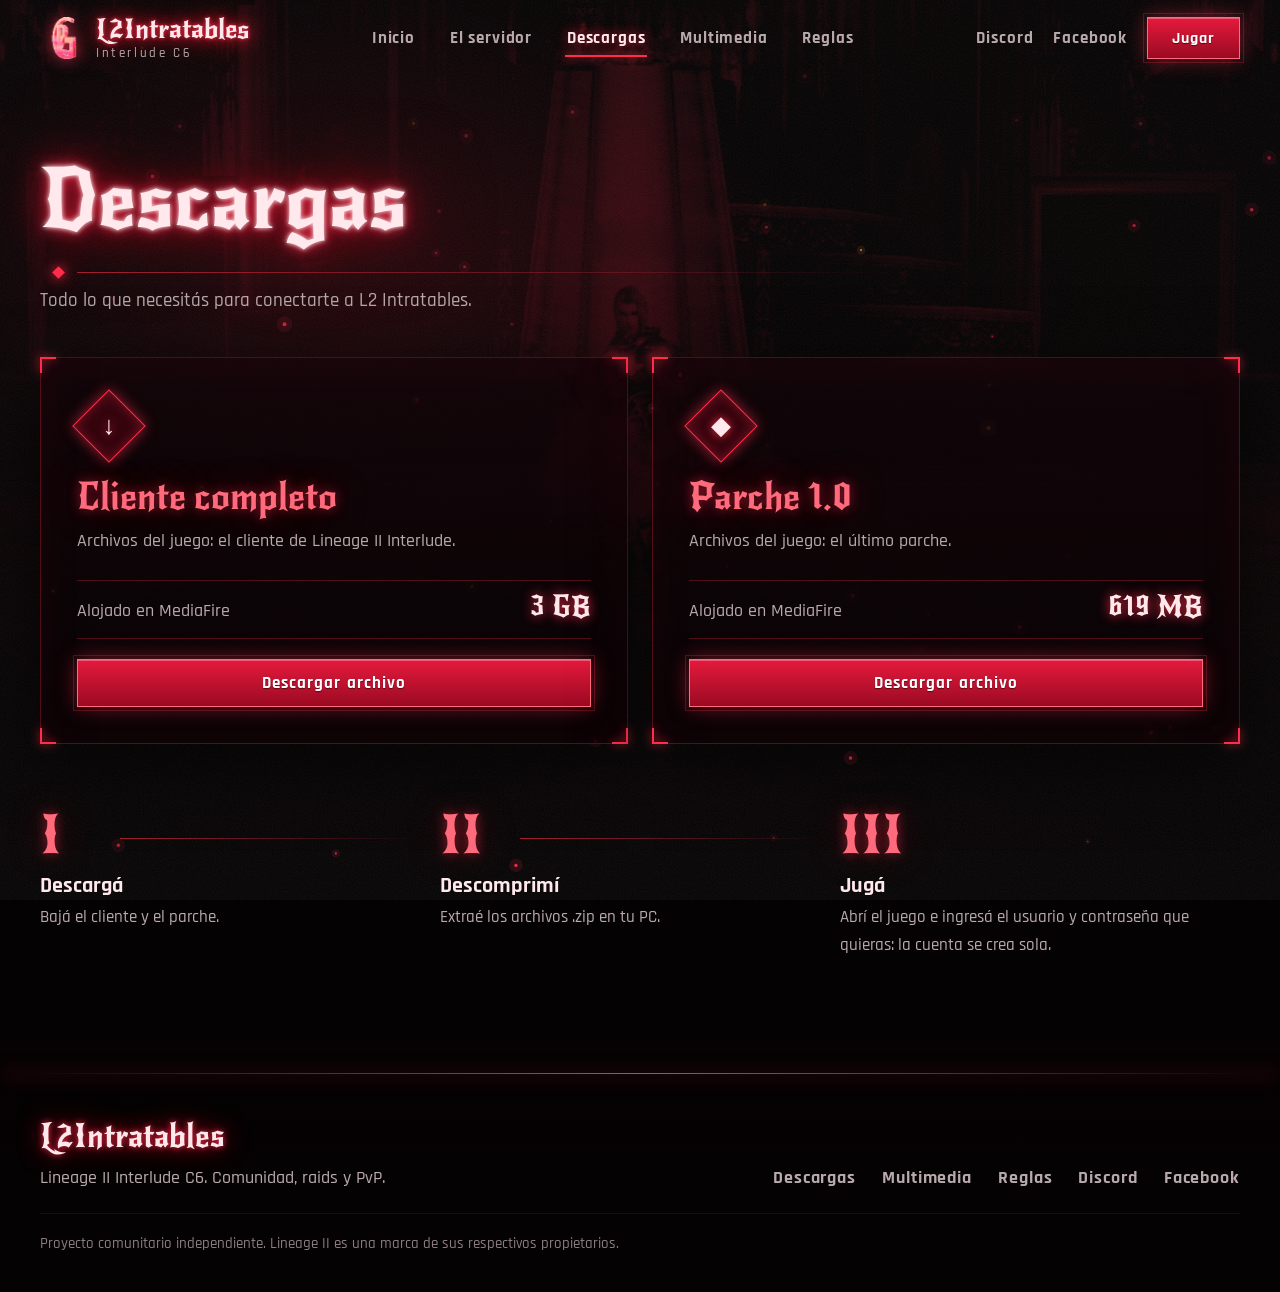
==== commit f062a8fd: "Add files via upload" ====
--- a/downloads.html
+++ b/downloads.html
@@ -8,8 +8,8 @@
 <link rel="apple-touch-icon" href="assets/apple-touch-icon.png">
 <link rel="preconnect" href="https://fonts.googleapis.com"><link rel="preconnect" href="https://fonts.gstatic.com" crossorigin>
 <link rel="stylesheet" href="https://fonts.googleapis.com/css2?family=New+Rocker&amp;display=swap">
-<link rel="stylesheet" href="assets/fonts.css"><link rel="stylesheet" href="assets/style.css">
-<script defer src="assets/site.js"></script>
+<link rel="stylesheet" href="assets/fonts.css?v=4"><link rel="stylesheet" href="assets/style.css?v=4">
+<script defer src="assets/site.js?v=4"></script>
 </head>
 <body class="inner">
 <a class="skip-link" href="#contenido">Saltar al contenido</a>
--- a/assets/style.css
+++ b/assets/style.css
@@ -391,9 +391,12 @@
   html{scroll-behavior:auto}
   *,*::before,*::after{animation:none!important;transition:none!important}
   .ticker{overflow:visible}
-  .ticker-track{width:auto;flex-wrap:wrap}
+  .ticker-track{width:100%;display:block}
   .ticker-group[aria-hidden]{display:none}
-  .ticker-group{flex-wrap:wrap}
+  .ticker-group{flex:1 1 auto;min-width:0;flex-wrap:wrap;padding-left:20px}
+  .ticker-item{white-space:normal;padding:10px 22px 10px 0}
 }
 
 .autoacc{margin:18px 0 0;max-width:34em}
+
+code{padding:2px 7px;background:rgba(255,45,74,.14);border:1px solid var(--line);color:var(--core);font-size:.9em}
